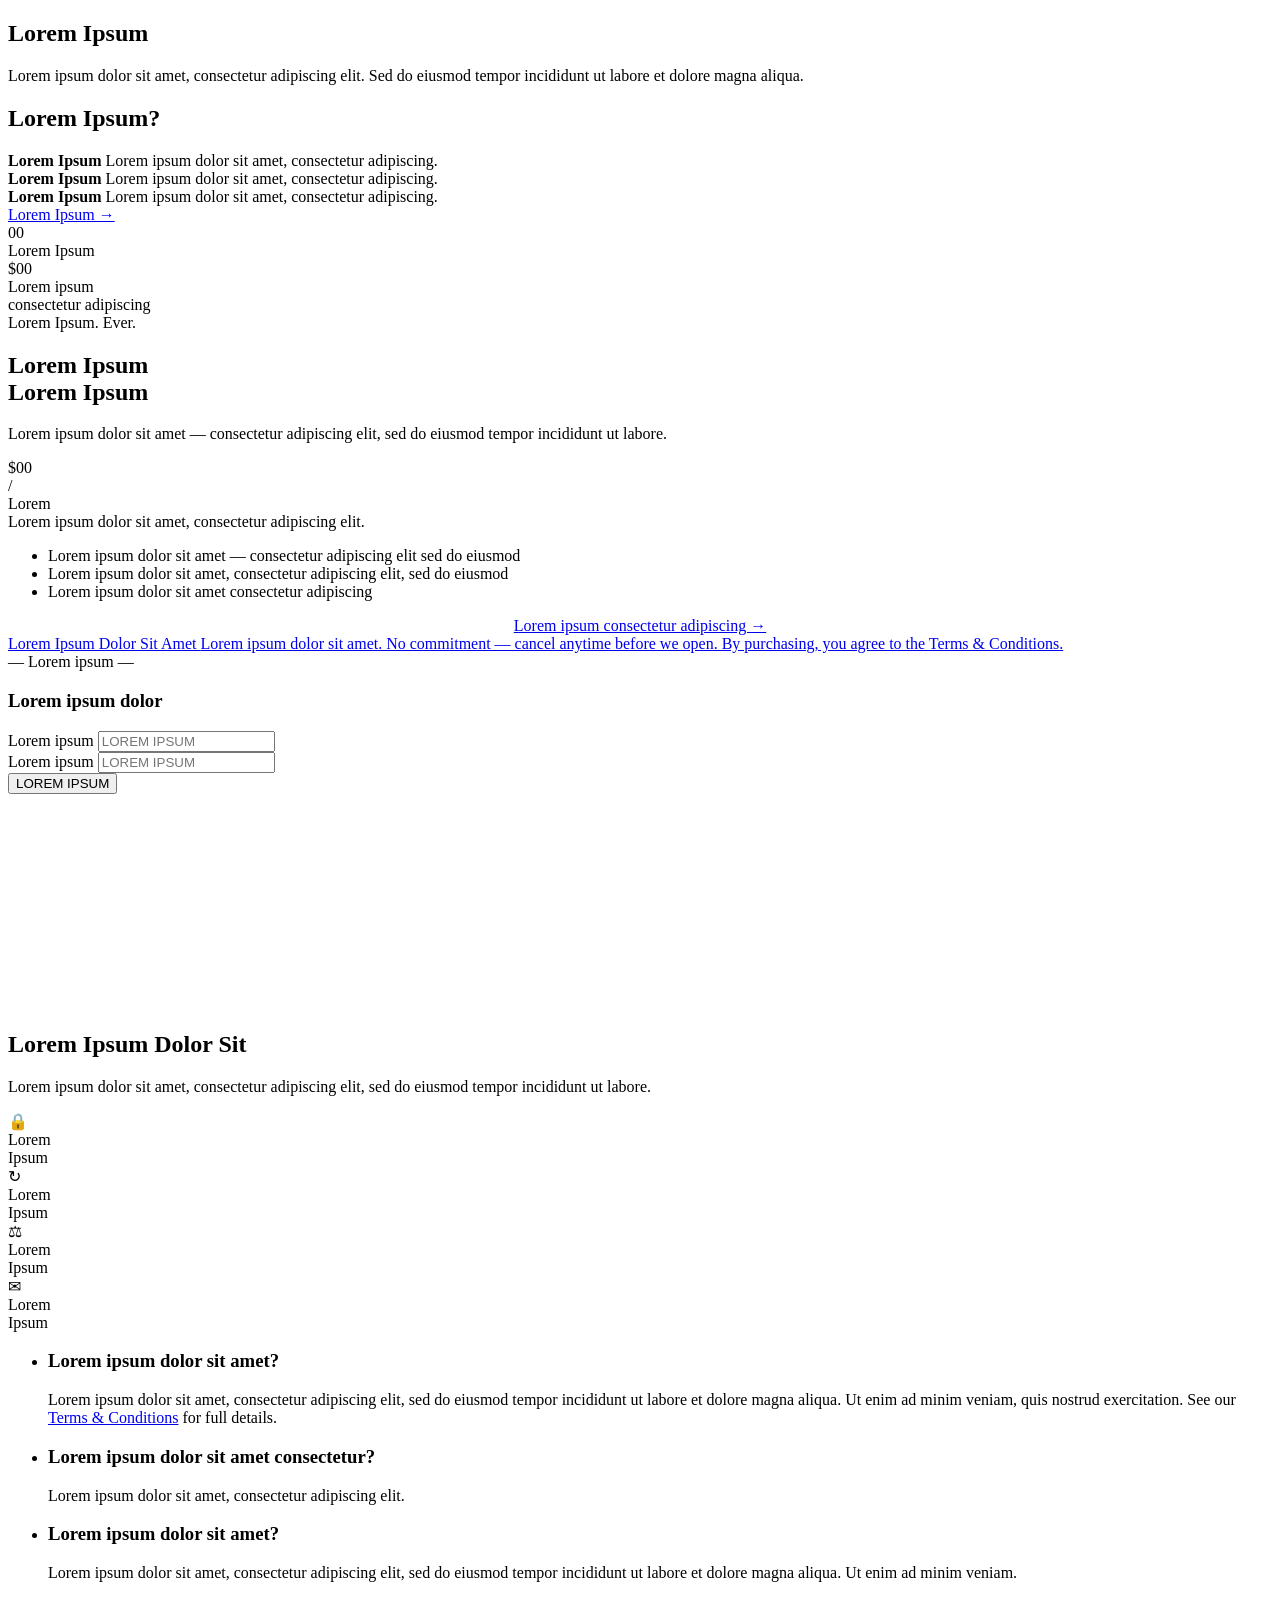
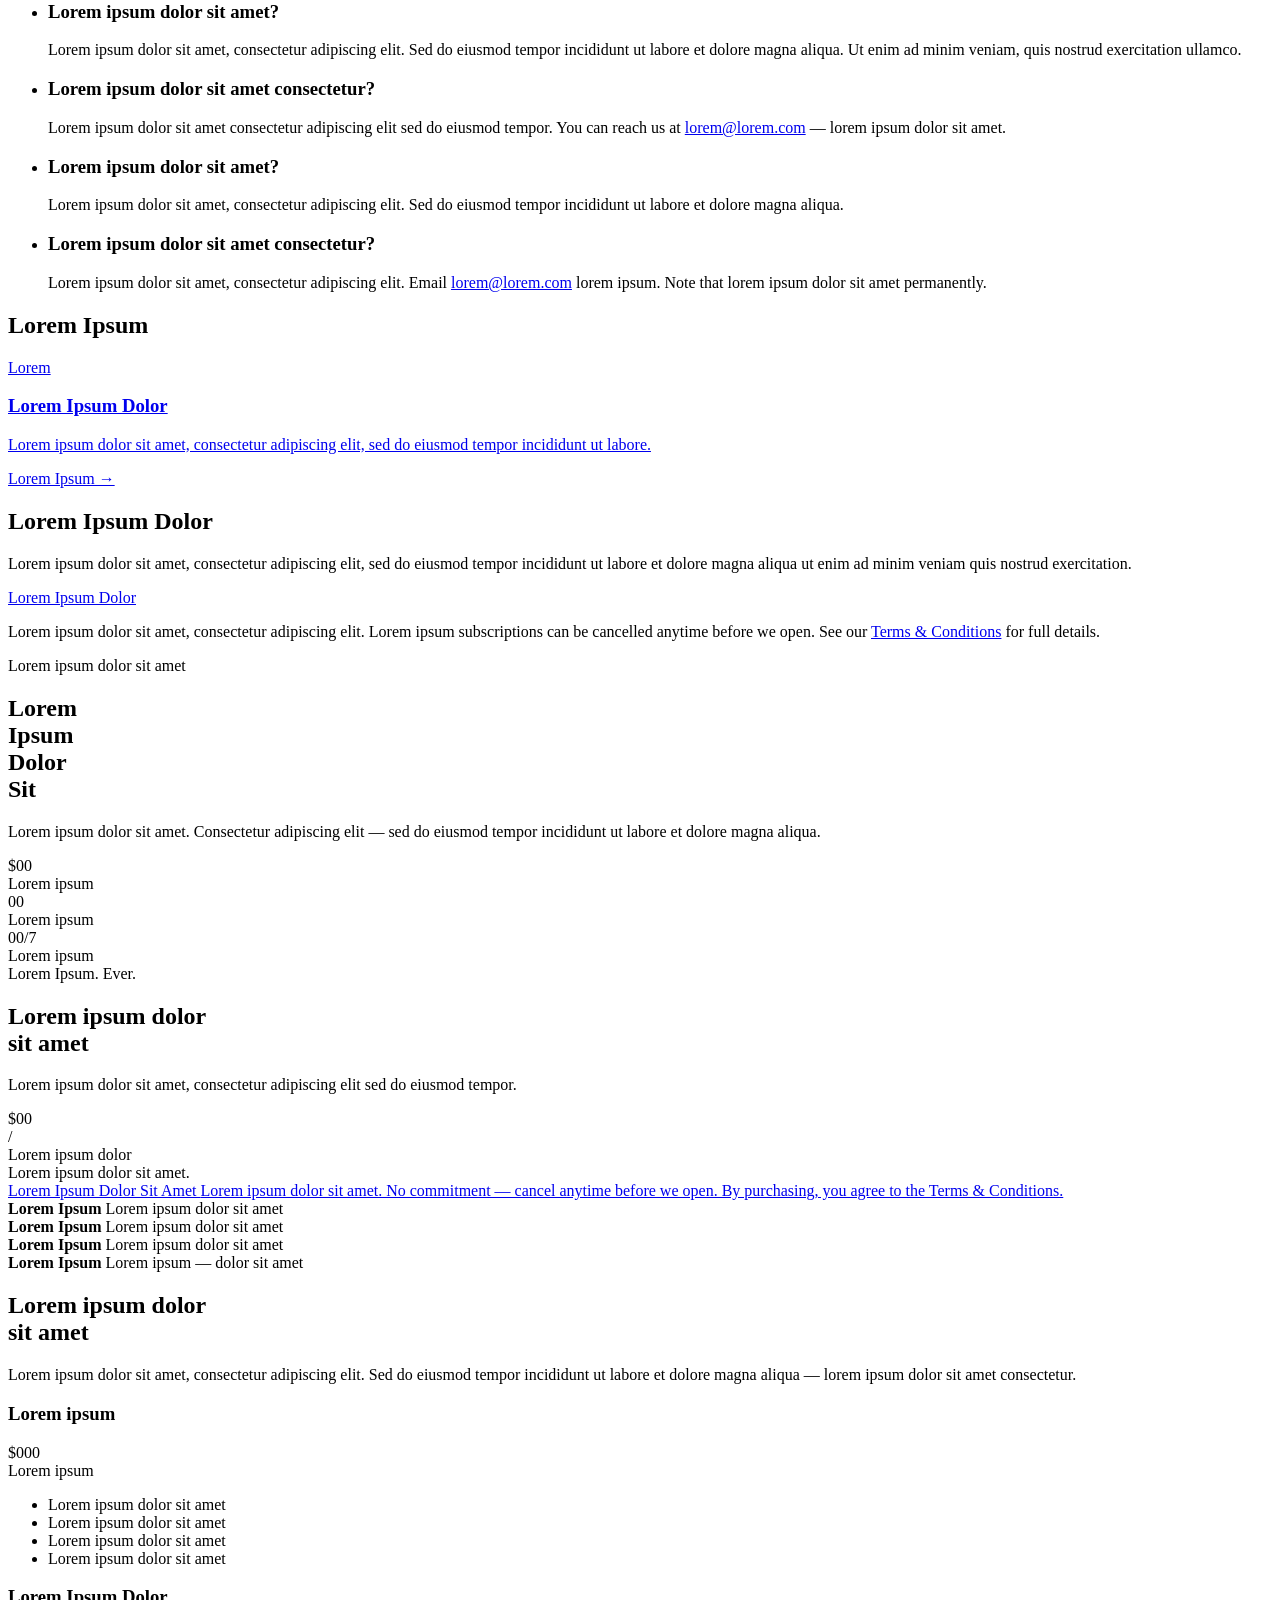
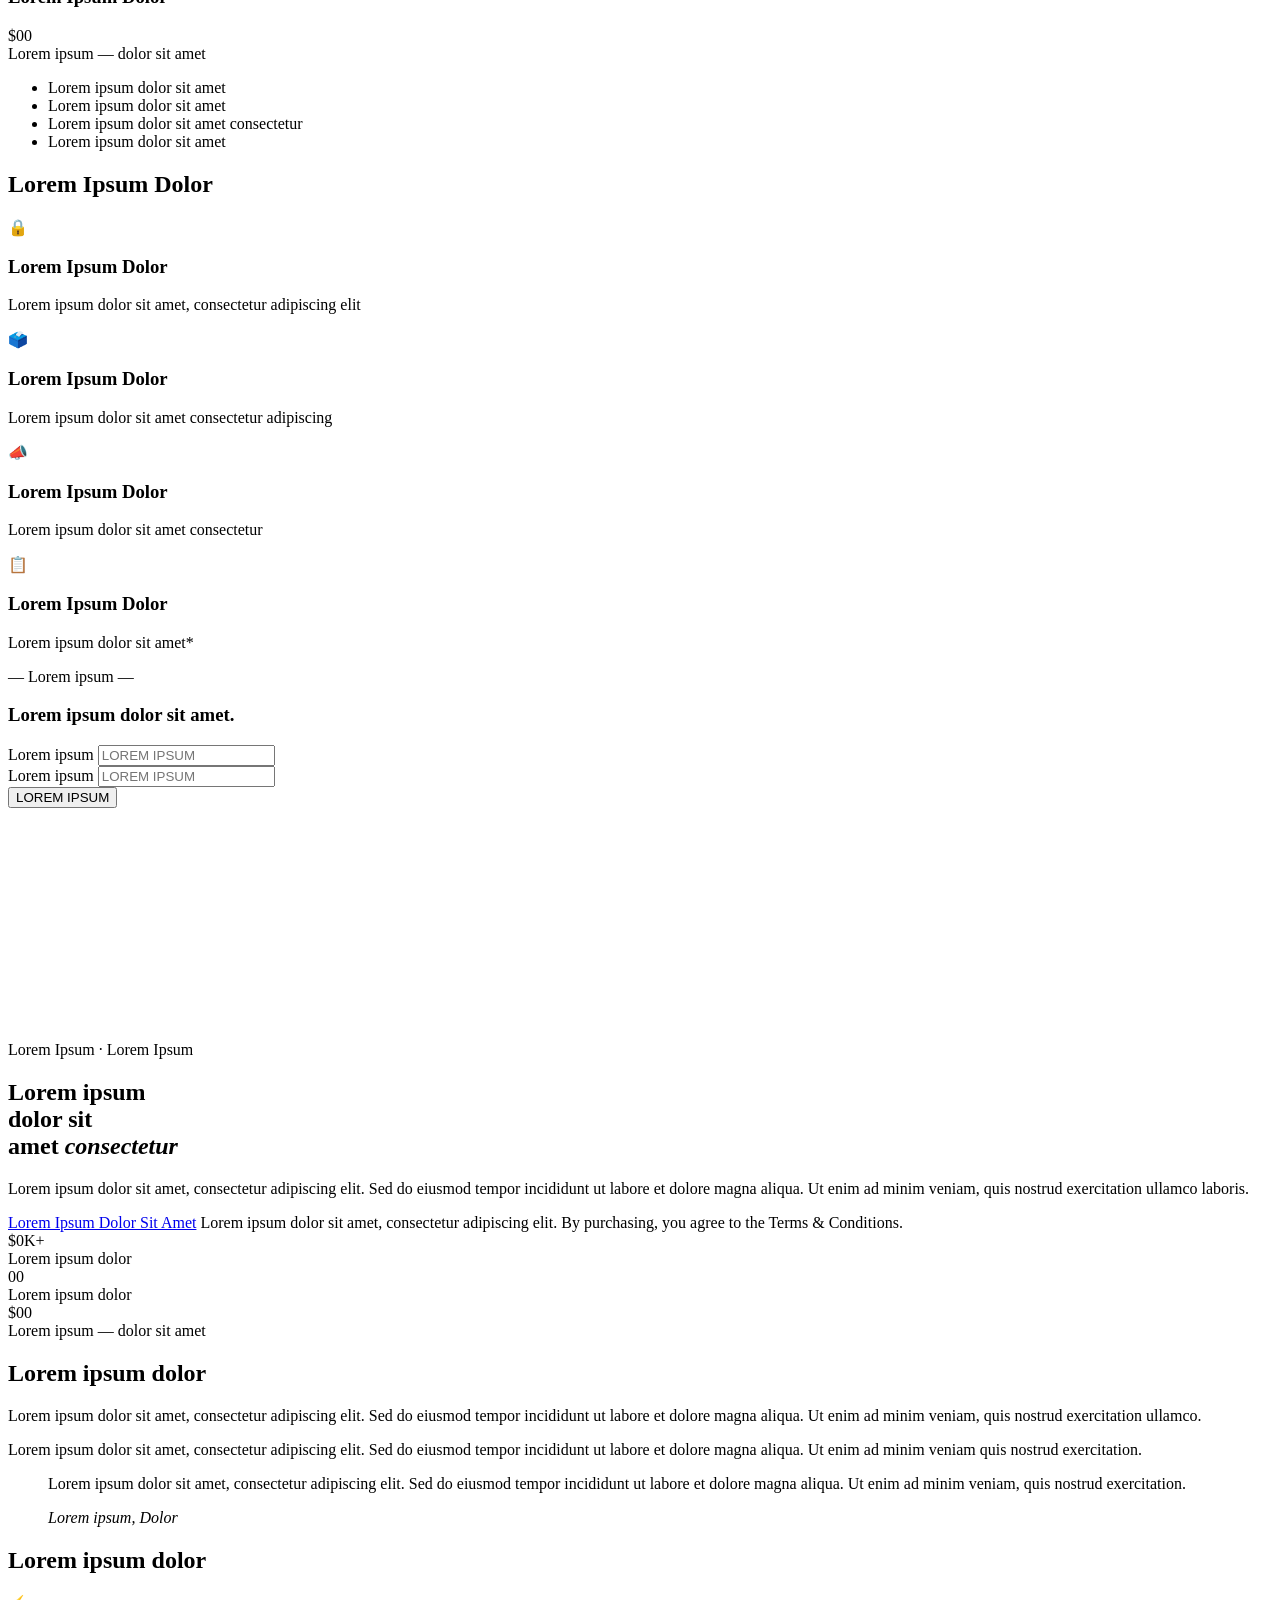
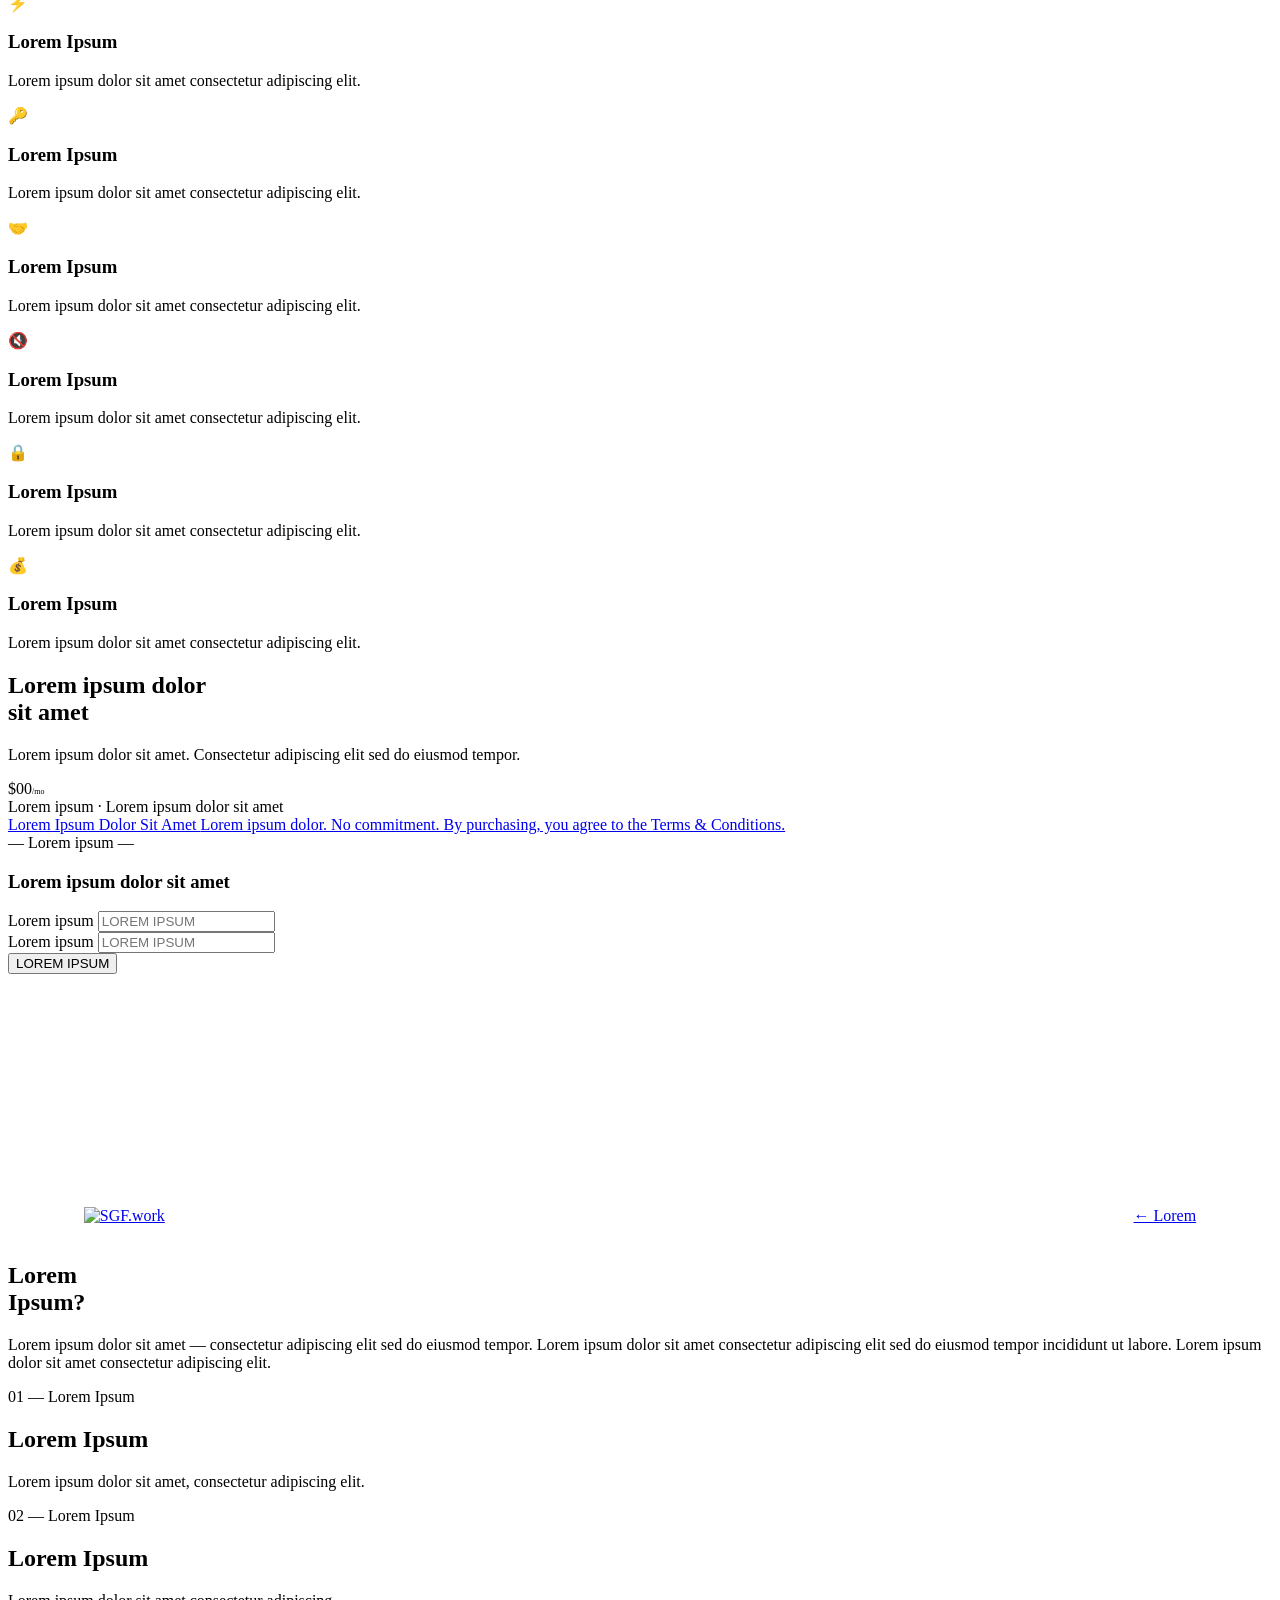
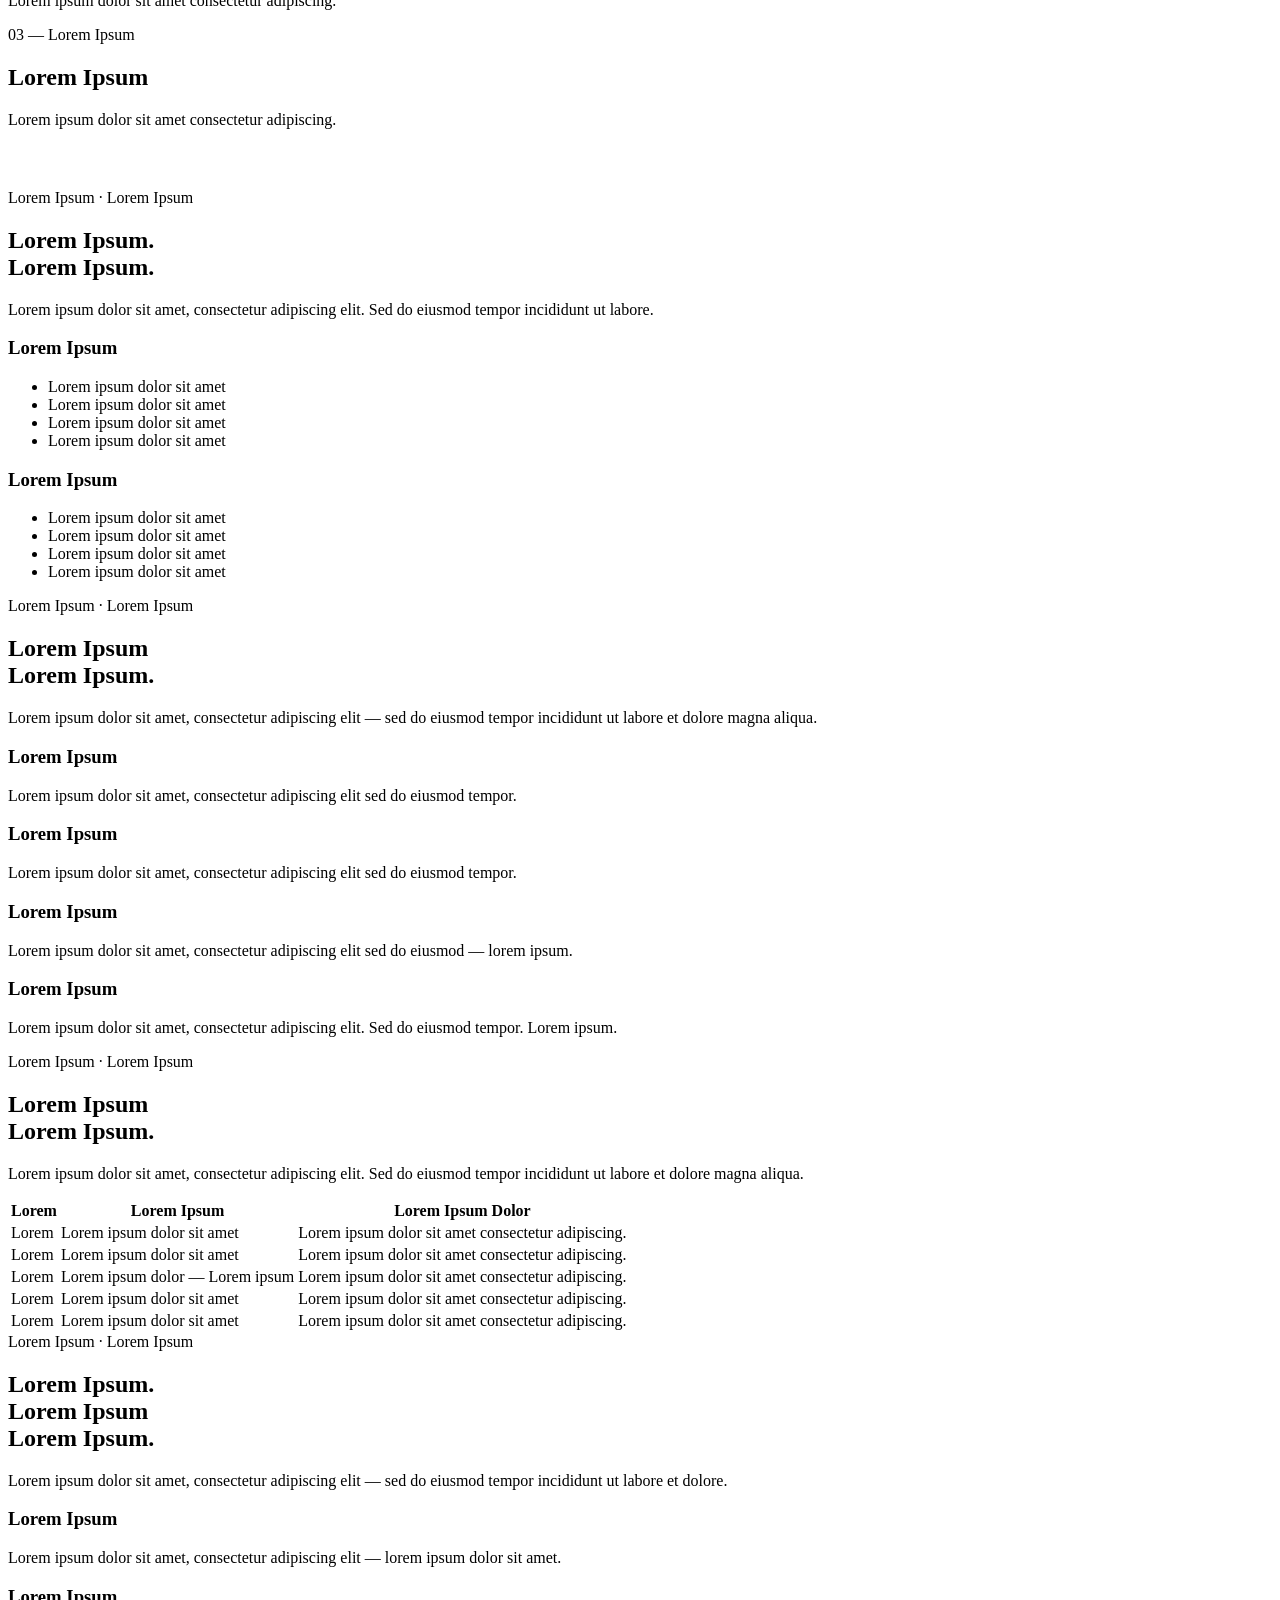
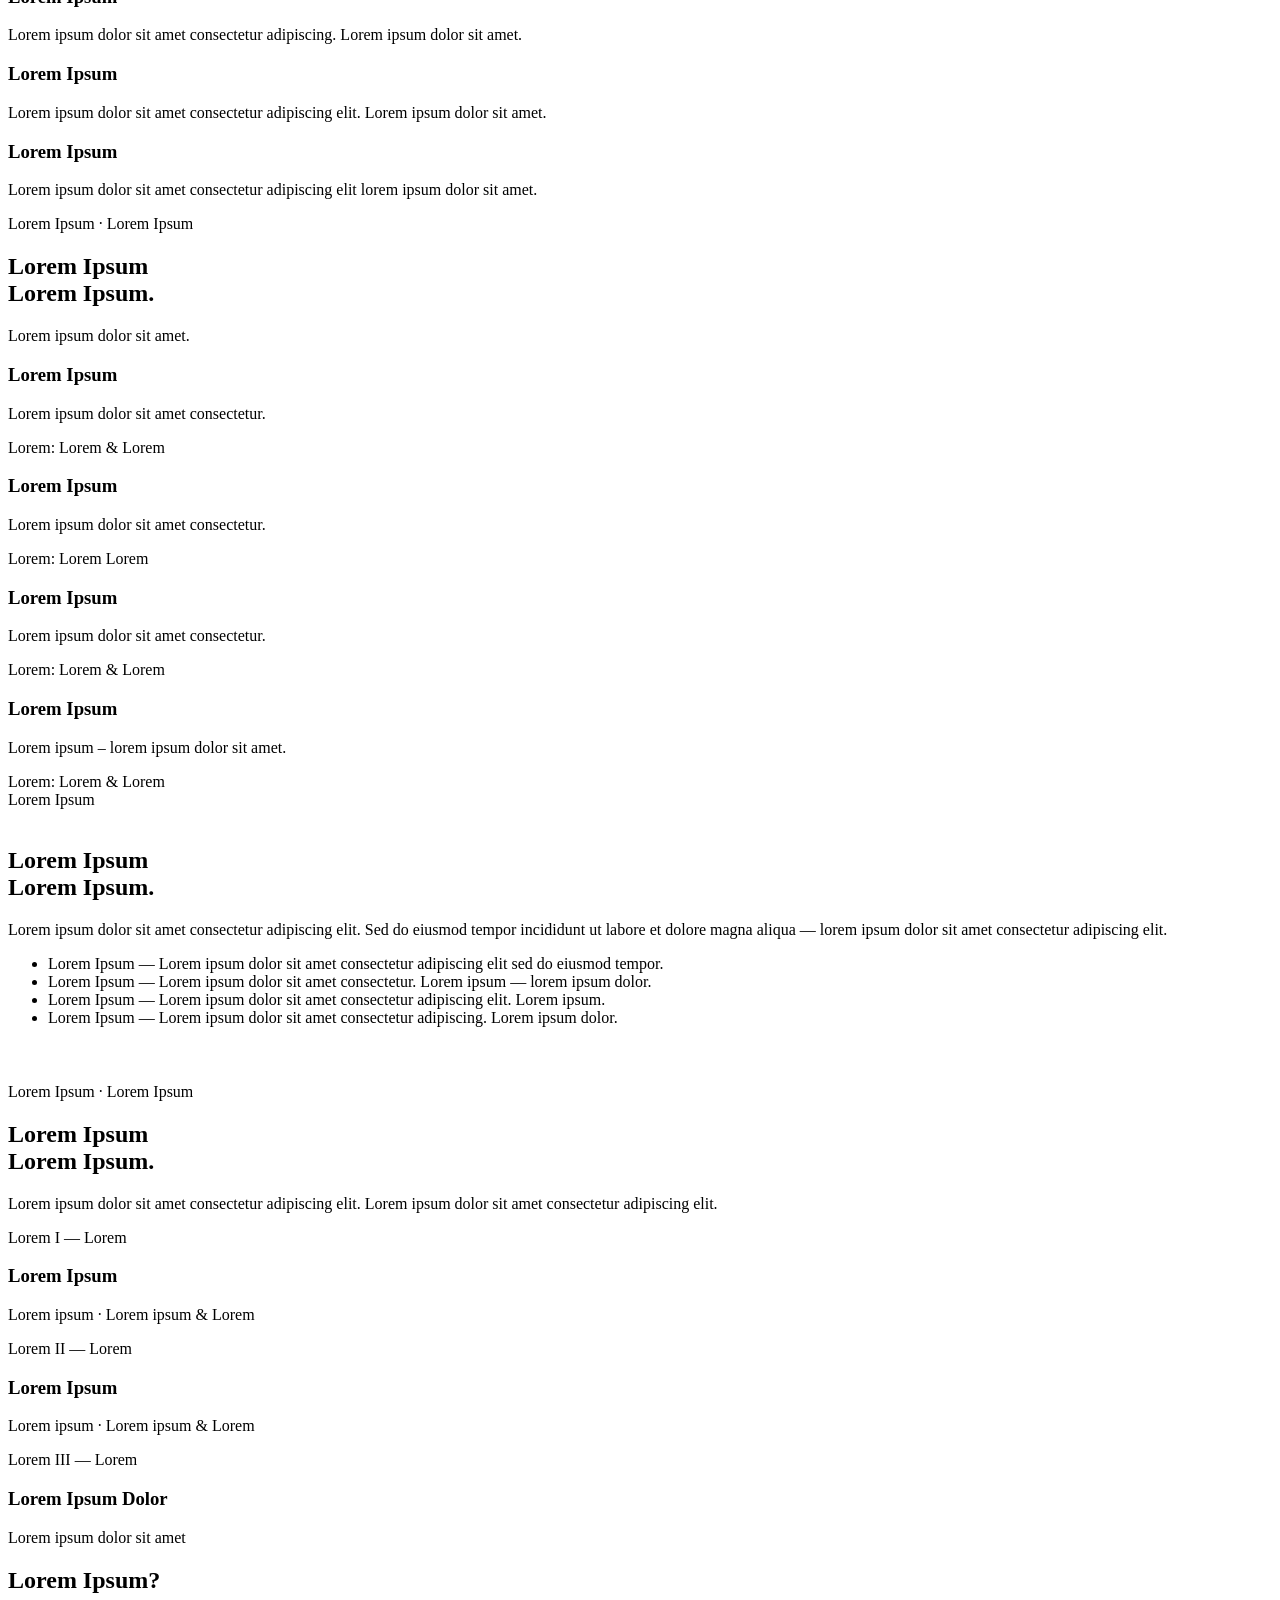
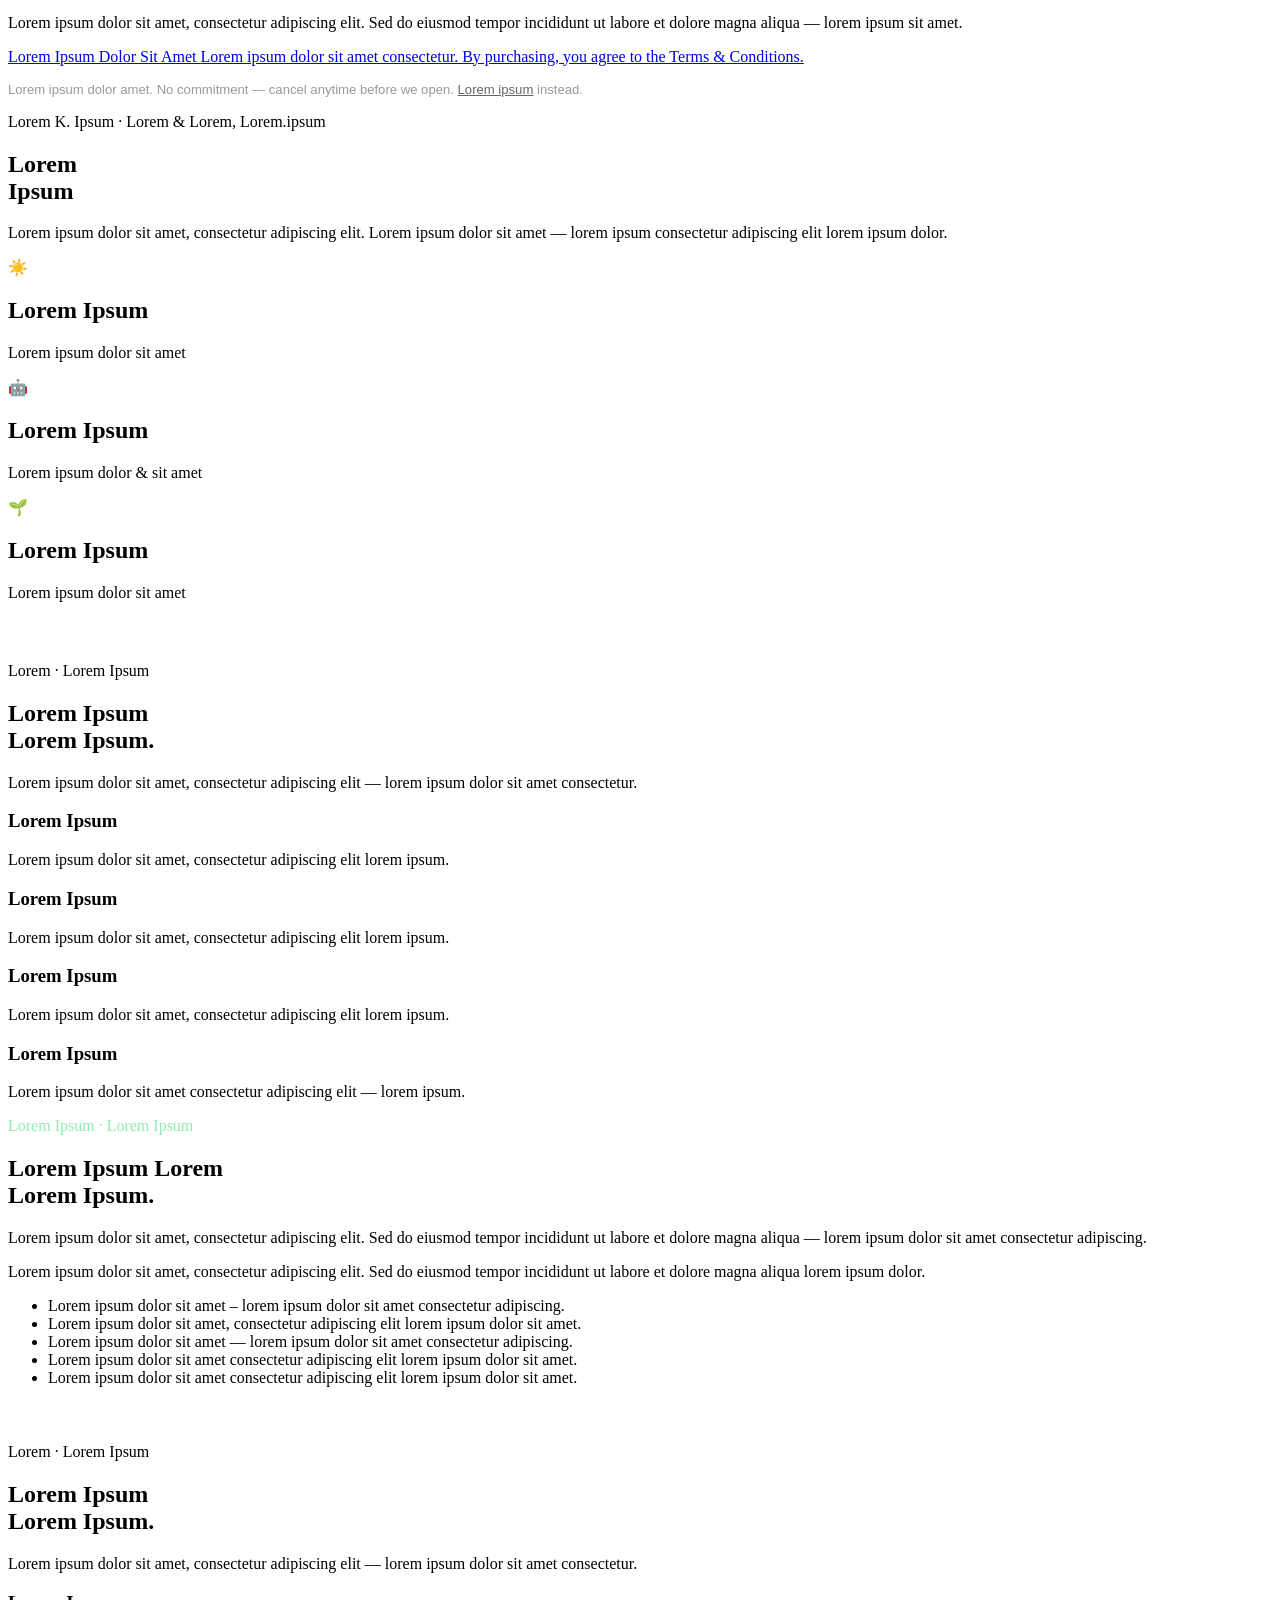
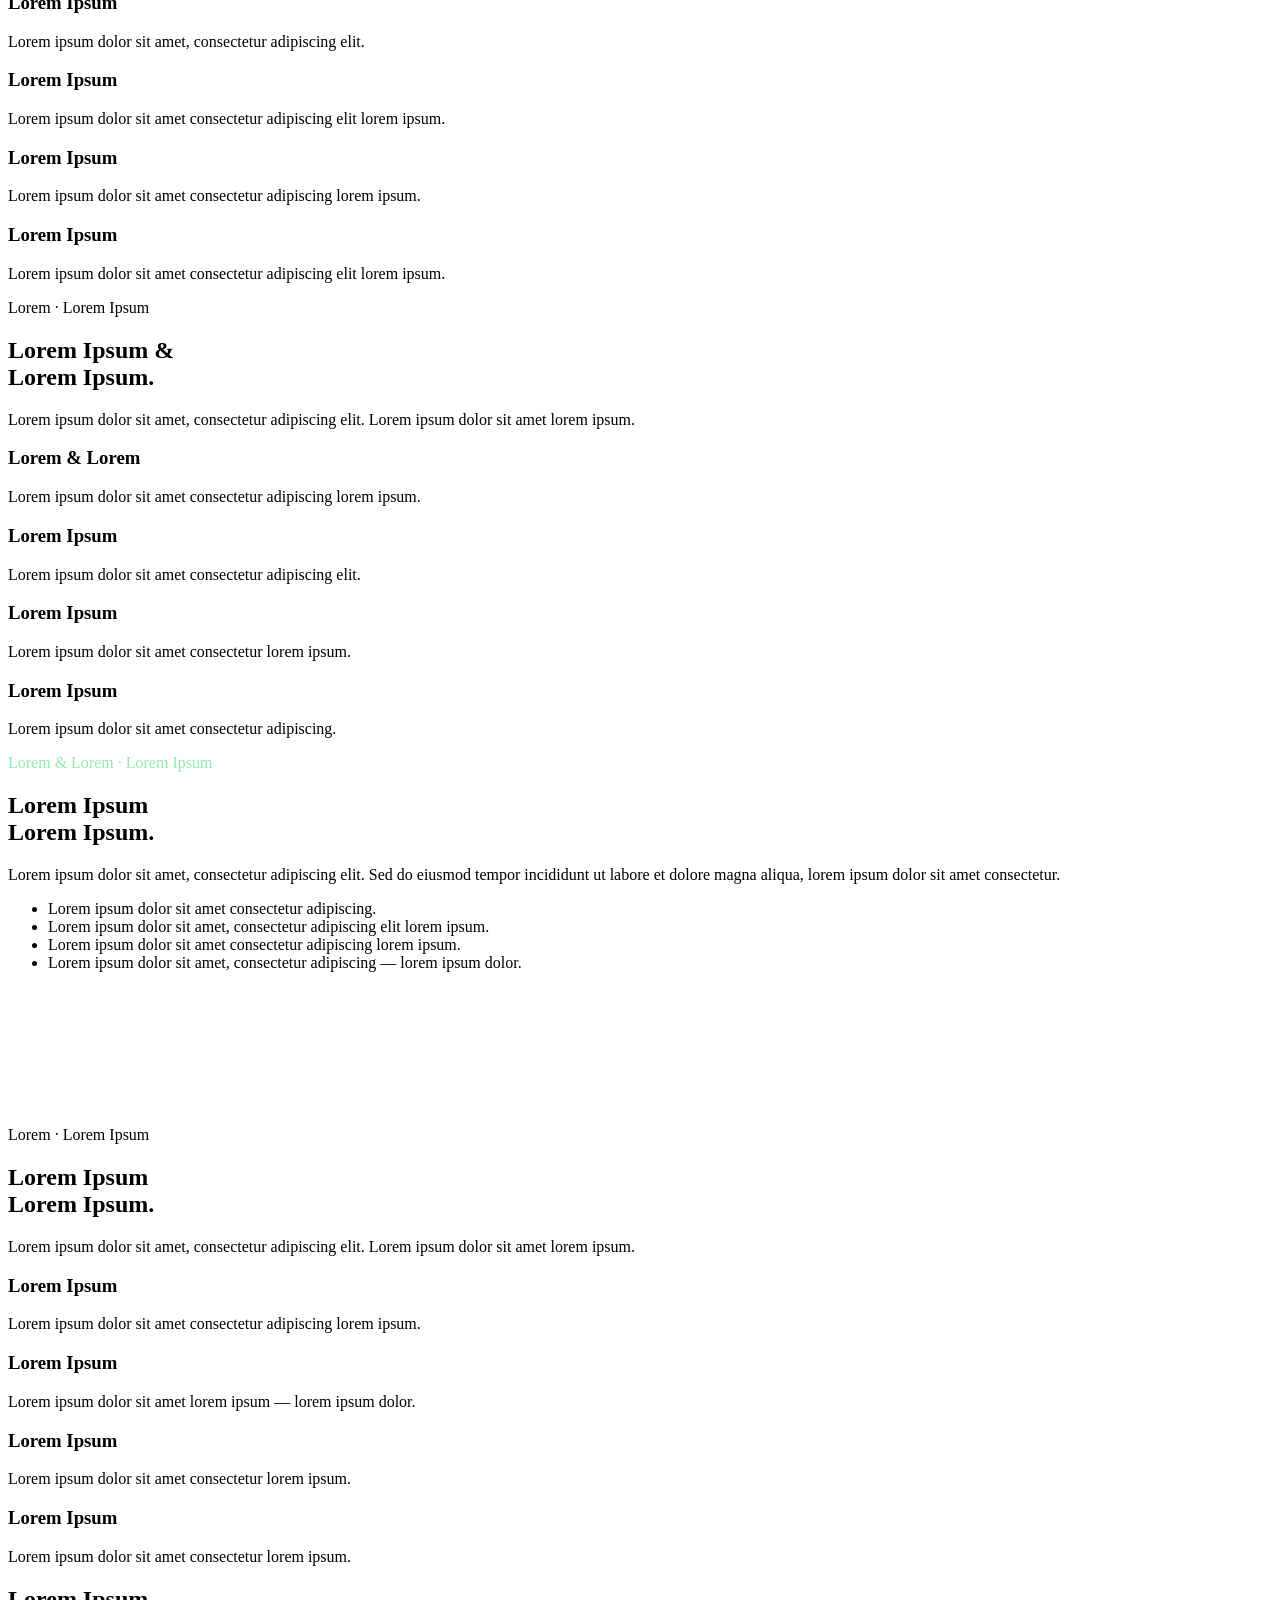
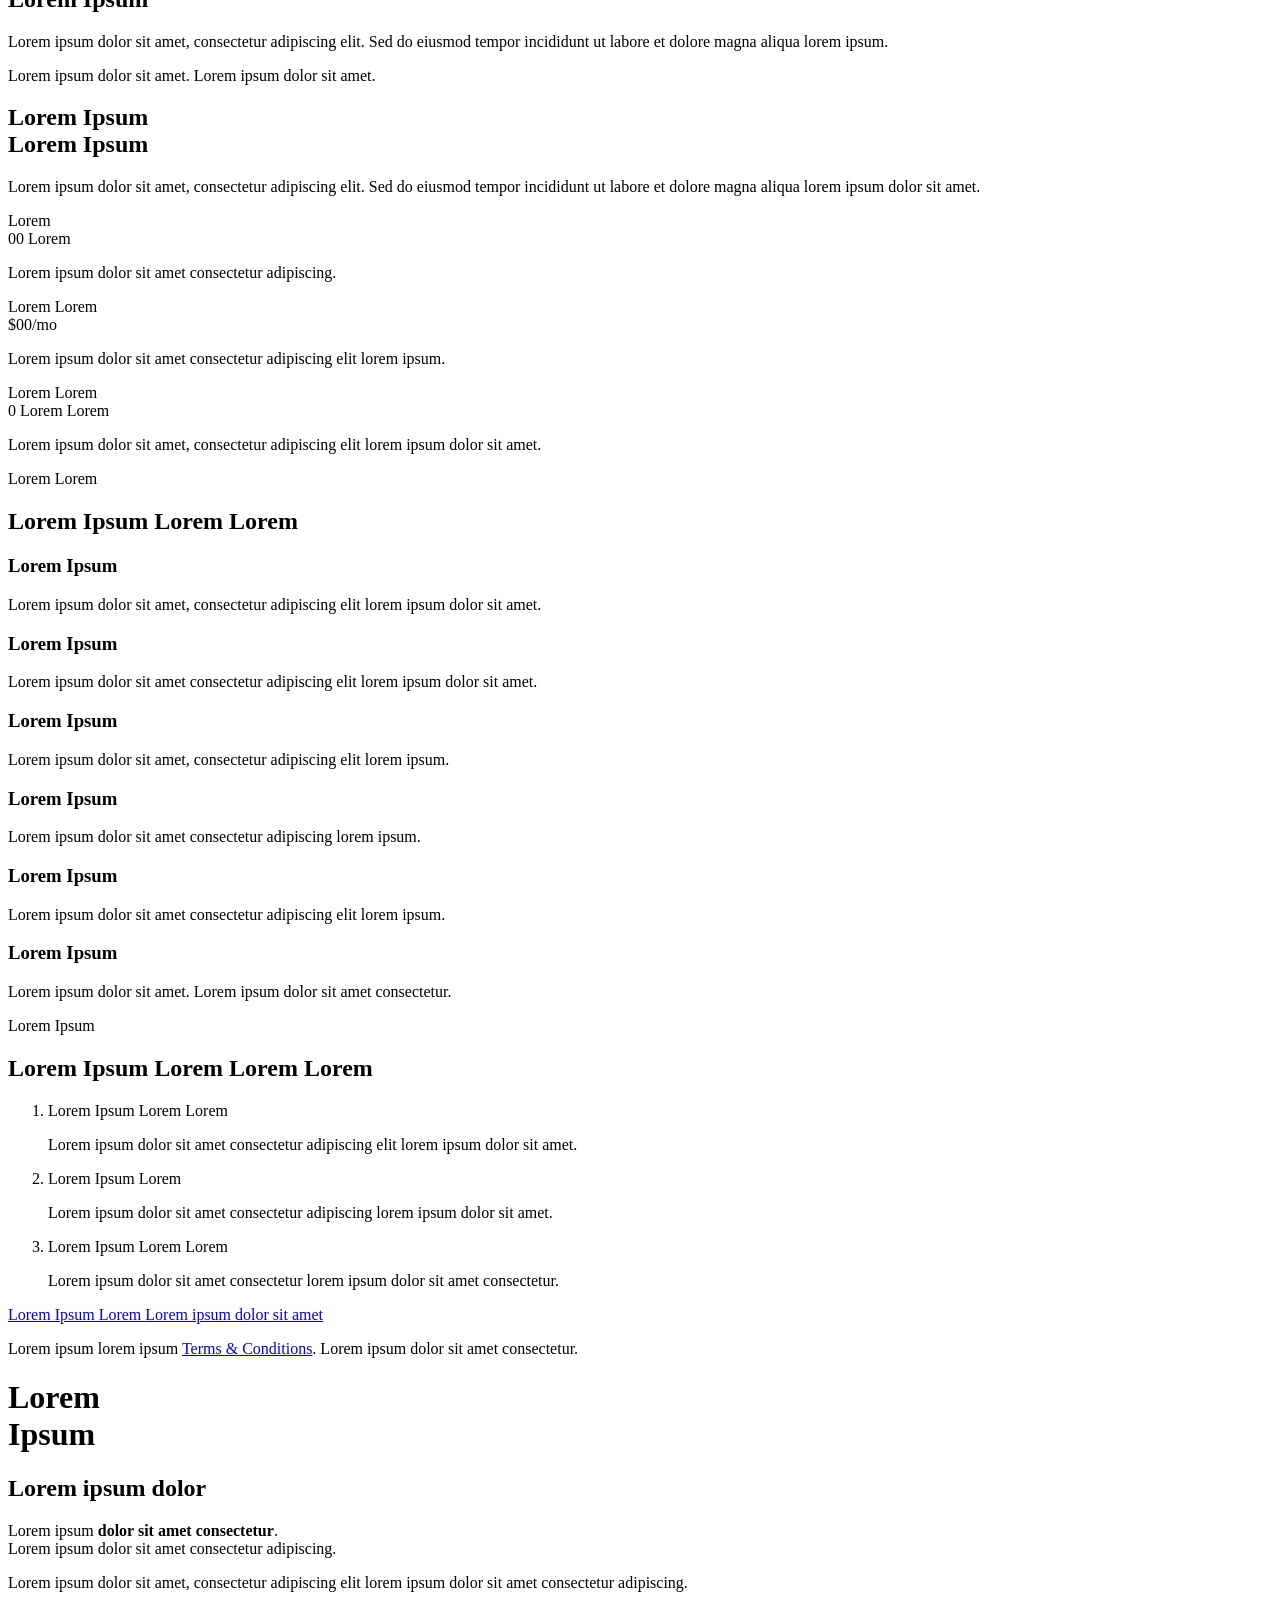
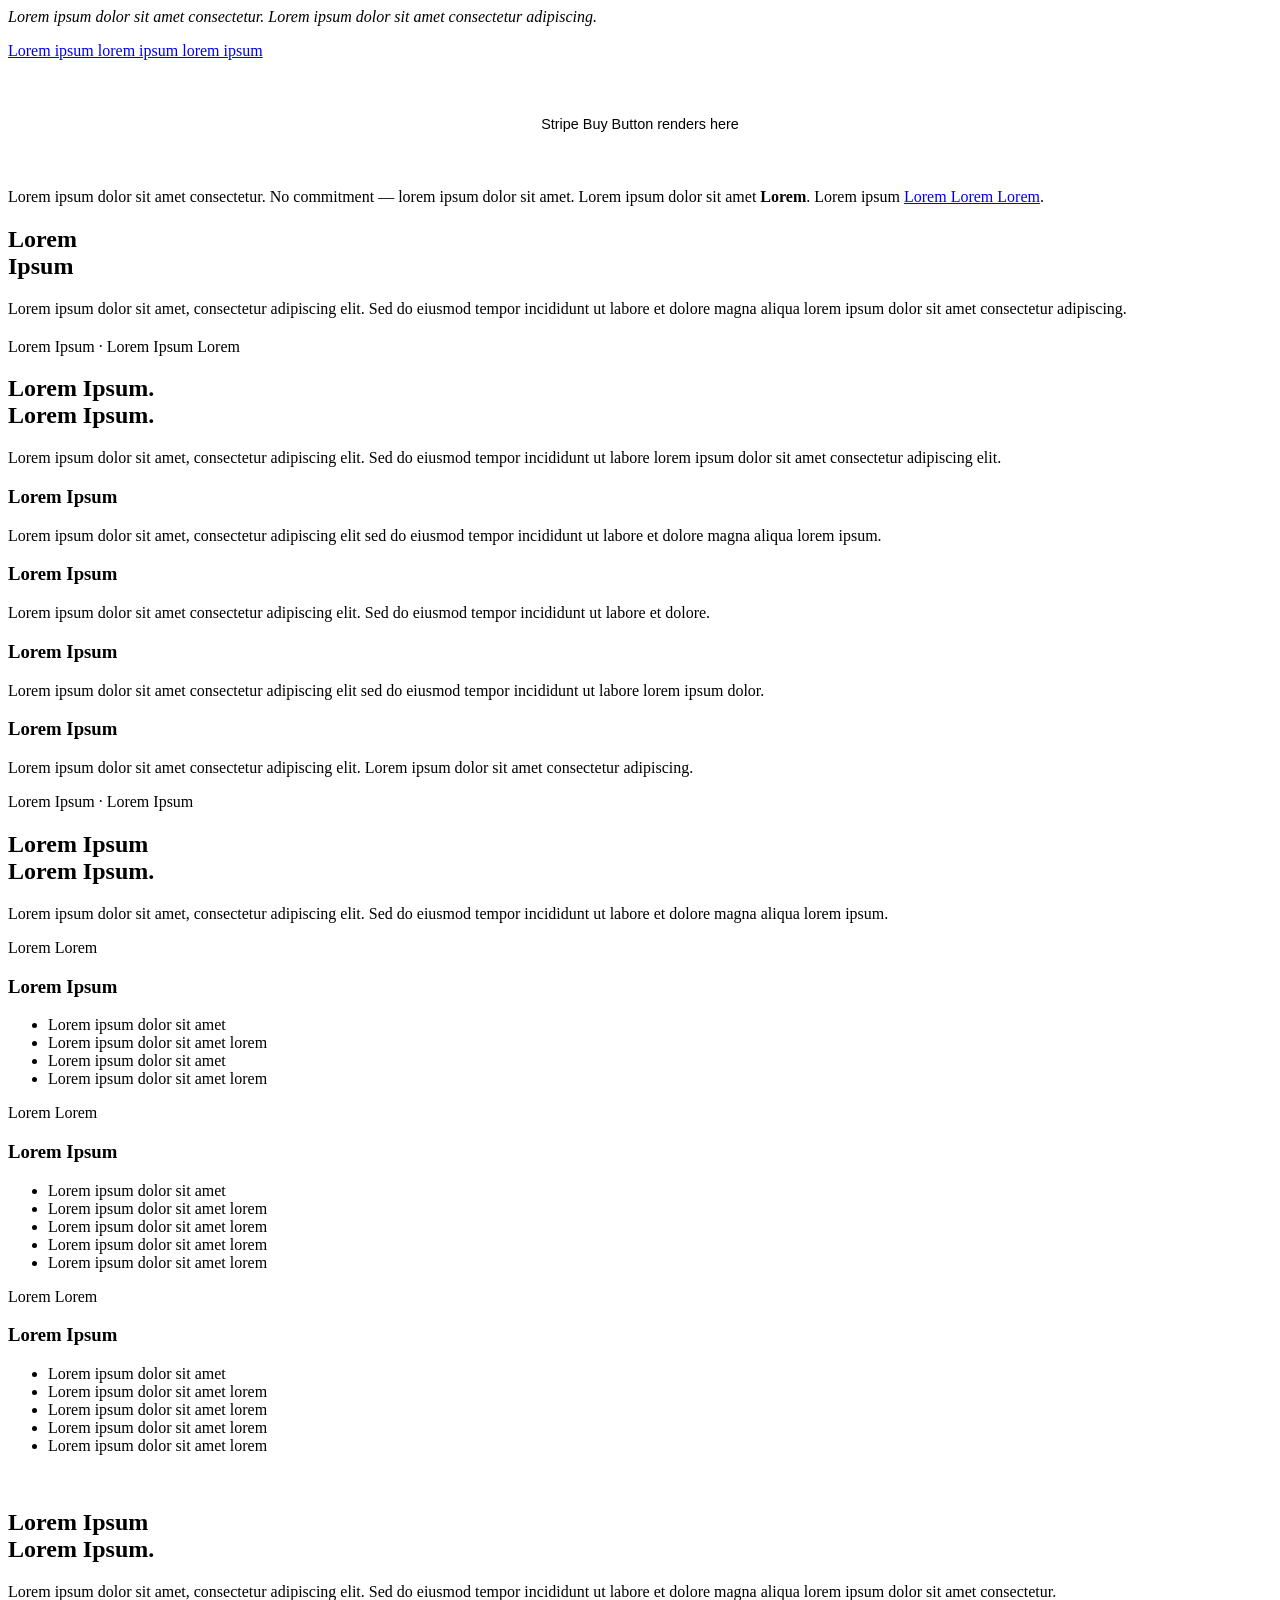
==== index.html @ 4401c129 "Create index.html" ====
<!DOCTYPE html>
<html lang="en">
<head>
    <meta charset="UTF-8">
    <meta name="viewport" content="width=device-width, initial-scale=1.0">
    <title>SGF.work | Visual Reference</title>
    <link rel="icon" type="image/png" href="/assets/images/favicon.png">
    <link rel="stylesheet" href="https://use.typekit.net/oii6upi.css?display=swap">
    <link rel="stylesheet" href="/assets/css/global.css">
    <link rel="stylesheet" href="/assets/css/animations.css">
    <link rel="stylesheet" href="/assets/css/pages.css">
    <link rel="stylesheet" href="/assets/css/mobile.css">
    <script src="/assets/js/components.js" defer></script>
    <script src="/assets/js/animations.js" defer></script>
    <style>
        .mailchimp-container { min-height: 280px; }

        /* ── Subpage nav preview ── */
        .subnav-preview {
            max-width: 100%;
            background: rgba(255,255,255,0.5);
            backdrop-filter: blur(20px);
            -webkit-backdrop-filter: blur(20px);
            border-bottom: 1px solid rgba(255,255,255,0.4);
            display: flex;
            justify-content: space-between;
            align-items: center;
            padding: 16px 6%;
        }
        .subnav-preview .logo {
            height: 28px;
            width: auto;
        }

        /* ── 404 page elements ── */
        .error-section {
            display: flex;
            flex-direction: column;
            align-items: center;
            justify-content: center;
            text-align: center;
            padding: 80px 20px 100px;
        }
        .error-code {
            font-size: clamp(5rem, 18vw, 12rem);
            line-height: 0.85;
            margin: 0 0 24px;
            letter-spacing: -0.04em;
            font-weight: 900;
            text-transform: uppercase;
            opacity: 0.08;
        }
        .error-headline {
            font-size: 1.6rem;
            text-transform: uppercase;
            letter-spacing: -0.02em;
            margin: 0 0 20px;
            line-height: 1.2;
        }
        .error-joke {
            font-family: "area", sans-serif;
            font-weight: 400;
            font-size: 1.1rem;
            color: var(--text-muted);
            line-height: 1.7;
            max-width: 480px;
            margin: 0 auto 40px;
        }
        .btn-home {
            display: inline-block;
            background: rgba(0,0,0,0.65);
            backdrop-filter: blur(10px);
            -webkit-backdrop-filter: blur(10px);
            color: #fff;
            padding: 18px 36px;
            border-radius: 14px;
            text-decoration: none;
            font-family: "area-normal", sans-serif;
            font-weight: 900;
            font-size: 0.9rem;
            letter-spacing: 0.06em;
            text-transform: uppercase;
            transition: all 0.25s ease;
            border: 1px solid rgba(255,255,255,0.1);
            box-shadow: 0 8px 32px rgba(0,0,0,0.15);
        }
        .btn-home:hover {
            background: rgba(0,0,0,0.8);
            transform: translateY(-2px);
        }

        /* ── Shortener page elements ── */
        .shortener-section {
            max-width: 720px;
            margin: 0 auto;
            padding: 60px 20px 100px;
        }
        .shortener-title {
            font-size: 2.2rem;
            text-transform: uppercase;
            letter-spacing: -0.02em;
            margin: 0 0 8px;
            line-height: 1.1;
        }
        .shortener-subtitle {
            font-family: "area", sans-serif;
            font-weight: 400;
            font-size: 1.05rem;
            color: var(--text-muted);
            margin: 0 0 40px;
        }
        .form-card {
            background: var(--glass-bg);
            backdrop-filter: var(--glass-blur);
            -webkit-backdrop-filter: var(--glass-blur);
            border: 1px solid var(--glass-border);
            border-radius: 20px;
            padding: 32px;
            box-shadow: var(--glass-shadow);
            margin-bottom: 40px;
        }
        .form-row {
            display: flex;
            gap: 12px;
            margin-bottom: 16px;
        }
        .form-row input {
            flex: 1;
            padding: 14px 18px;
            border-radius: 12px;
            border: 1px solid rgba(0,0,0,0.1);
            background: rgba(255,255,255,0.7);
            font-family: "area", sans-serif;
            font-size: 0.95rem;
            transition: border-color 0.2s;
        }
        .form-row input::placeholder { color: #999; }
        .input-custom-code { max-width: 180px; }
        .btn-shorten {
            display: inline-block;
            background: rgba(0,0,0,0.65);
            backdrop-filter: blur(10px);
            -webkit-backdrop-filter: blur(10px);
            color: #fff;
            padding: 14px 28px;
            border-radius: 12px;
            font-family: "area-normal", sans-serif;
            font-weight: 900;
            font-size: 0.85rem;
            letter-spacing: 0.06em;
            text-transform: uppercase;
            transition: all 0.25s ease;
            border: 1px solid rgba(255,255,255,0.1);
            box-shadow: 0 8px 32px rgba(0,0,0,0.15);
            cursor: pointer;
            width: 100%;
        }
        .result-box {
            margin-top: 20px;
            padding: 20px;
            background: rgba(255,255,255,0.6);
            border: 1px solid rgba(0,0,0,0.08);
            border-radius: 14px;
        }
        .result-label {
            font-family: "area-normal", sans-serif;
            font-weight: 900;
            font-size: 0.75rem;
            letter-spacing: 0.08em;
            text-transform: uppercase;
            color: var(--text-muted);
            margin-bottom: 8px;
        }
        .result-link { display: flex; align-items: center; gap: 12px; }
        .result-link a { font-family: "area", sans-serif; font-size: 1.1rem; color: var(--text-main); word-break: break-all; }
        .btn-copy {
            flex-shrink: 0;
            padding: 8px 16px;
            border-radius: 8px;
            border: 1px solid rgba(0,0,0,0.12);
            background: rgba(255,255,255,0.7);
            font-family: "area-normal", sans-serif;
            font-weight: 700;
            font-size: 0.75rem;
            letter-spacing: 0.04em;
            text-transform: uppercase;
            cursor: pointer;
        }
        .error-msg {
            margin-top: 12px;
            padding: 12px 16px;
            background: rgba(220,50,50,0.08);
            border: 1px solid rgba(220,50,50,0.2);
            border-radius: 10px;
            color: #b33;
            font-family: "area", sans-serif;
            font-size: 0.9rem;
        }
        .links-header {
            font-family: "area-normal", sans-serif;
            font-weight: 900;
            font-size: 0.8rem;
            letter-spacing: 0.08em;
            text-transform: uppercase;
            color: var(--text-muted);
            margin: 0 0 16px;
        }
        .links-list { display: flex; flex-direction: column; gap: 12px; }
        .link-item {
            background: var(--glass-bg);
            backdrop-filter: var(--glass-blur);
            -webkit-backdrop-filter: var(--glass-blur);
            border: 1px solid var(--glass-border);
            border-radius: 14px;
            padding: 18px 22px;
            display: flex;
            justify-content: space-between;
            align-items: center;
            gap: 16px;
        }
        .link-info { flex: 1; min-width: 0; }
        .link-short { font-family: "area-normal", sans-serif; font-weight: 700; font-size: 1rem; color: var(--text-main); word-break: break-all; }
        .link-dest { font-family: "area", sans-serif; font-size: 0.85rem; color: var(--text-muted); word-break: break-all; margin-top: 4px; }
        .link-date { font-family: "area", sans-serif; font-size: 0.75rem; color: #aaa; margin-top: 4px; }
        .link-actions { display: flex; gap: 8px; flex-shrink: 0; }
        .btn-delete {
            padding: 8px 14px;
            border-radius: 8px;
            border: 1px solid rgba(220,50,50,0.2);
            background: rgba(220,50,50,0.06);
            color: #b33;
            font-family: "area-normal", sans-serif;
            font-weight: 700;
            font-size: 0.72rem;
            letter-spacing: 0.04em;
            text-transform: uppercase;
            cursor: pointer;
        }
        .empty-state { font-family: "area", sans-serif; font-size: 0.95rem; color: var(--text-muted); text-align: center; padding: 40px 20px; }

        /* ── New Tab preview ── */
        .newtab-preview {
            background: #f0f2f5;
            background-image:
                radial-gradient(circle at 15% 50%, rgba(255,255,255,0.8) 0%, transparent 50%),
                radial-gradient(circle at 85% 30%, rgba(200,200,200,0.2) 0%, transparent 50%);
            padding: 48px 10%;
            display: flex;
            flex-direction: column;
            gap: 40px;
            align-items: center;
        }
        .newtab-header-row {
            display: flex;
            justify-content: space-between;
            align-items: center;
            width: 100%;
            max-width: 900px;
        }
        .newtab-brand img { height: 45px; width: auto; display: block; }
        .wifi-card {
            background: rgba(255,255,255,0.45);
            backdrop-filter: blur(16px);
            -webkit-backdrop-filter: blur(16px);
            border: 1px solid rgba(255,255,255,0.5);
            padding: 12px 20px;
            border-radius: 12px;
            font-size: 0.85rem;
            display: flex;
            align-items: center;
            gap: 12px;
            box-shadow: 0 8px 32px rgba(0,0,0,0.06);
            color: #666;
            font-family: "area", sans-serif;
        }
        .wifi-icon { display: flex; align-items: center; color: #000; }
        .wifi-details { display: flex; flex-direction: column; gap: 2px; }
        .wifi-details strong { color: #1a1a1a; font-family: "area-normal", sans-serif; font-weight: 900; letter-spacing: 0.02em; }
        .newtab-clock {
            text-align: center;
            font-family: "area-normal", sans-serif;
            font-weight: 900;
            font-size: clamp(6rem, 15vw, 10rem);
            line-height: 1;
            letter-spacing: -0.04em;
            color: #000;
            text-shadow: 0 10px 30px rgba(0,0,0,0.05);
        }
        .newtab-date {
            font-size: clamp(1.2rem, 3vw, 1.5rem);
            color: #666;
            font-family: "area", sans-serif;
            font-weight: 400;
            text-transform: uppercase;
            letter-spacing: 0.1em;
            margin-top: 0.5rem;
            text-align: center;
        }
        .quick-links { display: flex; gap: 1.5rem; flex-wrap: wrap; justify-content: center; }
        .quick-link {
            background: rgba(255,255,255,0.45);
            backdrop-filter: blur(16px);
            -webkit-backdrop-filter: blur(16px);
            border: 1px solid rgba(255,255,255,0.5);
            padding: 1rem 1.5rem;
            border-radius: 16px;
            text-decoration: none;
            color: #1a1a1a;
            font-family: "area-normal", sans-serif;
            font-weight: 900;
            font-size: 0.85rem;
            text-transform: uppercase;
            letter-spacing: 0.05em;
            transition: all 0.3s cubic-bezier(0.16,1,0.3,1);
            box-shadow: 0 8px 32px rgba(0,0,0,0.06);
            display: flex;
            align-items: center;
            gap: 10px;
        }
        .quick-link svg { width: 18px; height: 18px; opacity: 0.8; }
    </style>
</head>
<body>

<!-- ═══════════════════════ NAVIGATION ═══════════════════════ -->
<div id="site-header" data-variant="home" data-back-text="Home"></div>

<main id="main-content">

<!-- ═══════════════════════ HOMEPAGE ═══════════════════════ -->

<section class="hero">
    <h1>Lorem Ipsum</h1>
    <p class="tagline">
        Lorem ipsum dolor sit amet, consectetur adipiscing elit.
        Sed do eiusmod tempor incididunt ut labore et dolore magna aliqua.
    </p>
</section>

<section class="why-highlights">
    <div class="why-highlights-inner">
        <h2>Lorem Ipsum?</h2>
        <div class="why-points">
            <div class="why-point">
                <strong>Lorem Ipsum</strong>
                <span>Lorem ipsum dolor sit amet, consectetur adipiscing.</span>
            </div>
            <div class="why-point">
                <strong>Lorem Ipsum</strong>
                <span>Lorem ipsum dolor sit amet, consectetur adipiscing.</span>
            </div>
            <div class="why-point">
                <strong>Lorem Ipsum</strong>
                <span>Lorem ipsum dolor sit amet, consectetur adipiscing.</span>
            </div>
        </div>
        <a href="/why.html" class="btn-why">Lorem Ipsum &rarr;</a>
    </div>
</section>

<div class="stats-row">
    <div class="stat">
        <div class="stat-number">00</div>
        <div class="stat-label">Lorem Ipsum</div>
    </div>
    <div class="stat-divider" aria-hidden="true"></div>
    <div class="stat">
        <div class="stat-number">$00</div>
        <div class="stat-label">Lorem ipsum<br>consectetur adipiscing</div>
    </div>
</div>

<section class="offer-section">
    <div class="offer-card">
        <div class="spots-badge">Lorem Ipsum. Ever.</div>
        <h2>Lorem Ipsum<br>Lorem Ipsum</h2>
        <p>Lorem ipsum dolor sit amet &mdash; consectetur adipiscing elit, sed do eiusmod tempor incididunt ut labore.</p>
        <div class="price-row">
            <div class="price-now">$00</div>
            <div class="price-arrow">/</div>
            <div class="price-worth">Lorem</div>
        </div>
        <div class="price-note">Lorem ipsum dolor sit amet, consectetur adipiscing elit.</div>
        <ul class="perks">
            <li>Lorem ipsum dolor sit amet &mdash; consectetur adipiscing elit sed do eiusmod</li>
            <li>Lorem ipsum dolor sit amet, consectetur adipiscing elit, sed do eiusmod</li>
            <li>Lorem ipsum dolor sit amet consectetur adipiscing</li>
        </ul>
        <p style="margin: 16px 0 0; text-align: center;">
            <a href="/founding-benefits.html" class="back-link">Lorem ipsum consectetur adipiscing &rarr;</a>
        </p>
        <a href="https://pay.sgfcowork.com/b/8x2cN68GY6Ux6I233q5J601" class="btn-founding">
            Lorem Ipsum Dolor Sit Amet
            <span>Lorem ipsum dolor sit amet. No commitment &mdash; cancel anytime before we open. By purchasing, you agree to the Terms &amp; Conditions.</span>
        </a>
    </div>
</section>

<div class="or-divider">— Lorem ipsum —</div>

<section class="signup-section" aria-labelledby="waitlist-heading">
    <h3 id="waitlist-heading">Lorem ipsum dolor</h3>
    <div class="mailchimp-container">
        <div id="mc_embed_signup">
            <form action="https://sgfcowork.us8.list-manage.com/subscribe/post?u=ea42f4285acf9d19dff3bf6b1&id=4be0b7bc36&f_id=00a457e1f0" method="post" class="validate" target="_self" novalidate="" aria-label="Join the waitlist">
                <div class="mc-field-group">
                    <label for="mce-FNAME">Lorem ipsum</label>
                    <input type="text" name="FNAME" class="required text" id="mce-FNAME" required value="" placeholder="LOREM IPSUM" autocomplete="given-name">
                </div>
                <div class="mc-field-group">
                    <label for="mce-EMAIL">Lorem ipsum</label>
                    <input type="email" name="EMAIL" class="required email" id="mce-EMAIL" required value="" placeholder="LOREM IPSUM" autocomplete="email">
                </div>
                <div class="clear">
                    <input type="submit" name="subscribe" id="mc-embedded-subscribe" class="button" value="LOREM IPSUM">
                </div>
            </form>
        </div>
    </div>
</section>

<section class="trust-section" aria-labelledby="trust-heading">
    <h2 id="trust-heading">Lorem Ipsum Dolor Sit</h2>
    <p class="trust-subtitle">Lorem ipsum dolor sit amet, consectetur adipiscing elit, sed do eiusmod tempor incididunt ut labore.</p>
    <div class="trust-badges">
        <div class="trust-badge">
            <div class="badge-icon" aria-hidden="true">&#128274;</div>
            <div class="badge-label">Lorem<br>Ipsum</div>
        </div>
        <div class="trust-badge">
            <div class="badge-icon" aria-hidden="true">&#8635;</div>
            <div class="badge-label">Lorem<br>Ipsum</div>
        </div>
        <div class="trust-badge">
            <div class="badge-icon" aria-hidden="true">&#9878;</div>
            <div class="badge-label">Lorem<br>Ipsum</div>
        </div>
        <div class="trust-badge">
            <div class="badge-icon" aria-hidden="true">&#9993;</div>
            <div class="badge-label">Lorem<br>Ipsum</div>
        </div>
    </div>
    <ul class="faq-list">
        <li class="faq-item">
            <h3 class="faq-question" role="button" tabindex="0" aria-expanded="false">Lorem ipsum dolor sit amet?</h3>
            <p class="faq-answer">Lorem ipsum dolor sit amet, consectetur adipiscing elit, sed do eiusmod tempor incididunt ut labore et dolore magna aliqua. Ut enim ad minim veniam, quis nostrud exercitation. See our <a href="/terms.html">Terms &amp; Conditions</a> for full details.</p>
        </li>
        <li class="faq-item">
            <h3 class="faq-question" role="button" tabindex="0" aria-expanded="false">Lorem ipsum dolor sit amet consectetur?</h3>
            <p class="faq-answer">Lorem ipsum dolor sit amet, consectetur adipiscing elit.</p>
        </li>
        <li class="faq-item">
            <h3 class="faq-question" role="button" tabindex="0" aria-expanded="false">Lorem ipsum dolor sit amet?</h3>
            <p class="faq-answer">Lorem ipsum dolor sit amet, consectetur adipiscing elit, sed do eiusmod tempor incididunt ut labore et dolore magna aliqua. Ut enim ad minim veniam.</p>
        </li>
        <li class="faq-item">
            <h3 class="faq-question" role="button" tabindex="0" aria-expanded="false">Lorem ipsum dolor sit amet?</h3>
            <p class="faq-answer">Lorem ipsum dolor sit amet, consectetur adipiscing elit. Sed do eiusmod tempor incididunt ut labore et dolore magna aliqua. Ut enim ad minim veniam, quis nostrud exercitation ullamco.</p>
        </li>
        <li class="faq-item">
            <h3 class="faq-question" role="button" tabindex="0" aria-expanded="false">Lorem ipsum dolor sit amet consectetur?</h3>
            <p class="faq-answer">Lorem ipsum dolor sit amet consectetur adipiscing elit sed do eiusmod tempor. You can reach us at <a href="mailto:sean@sgf.work">lorem@lorem.com</a> &mdash; lorem ipsum dolor sit amet.</p>
        </li>
        <li class="faq-item">
            <h3 class="faq-question" role="button" tabindex="0" aria-expanded="false">Lorem ipsum dolor sit amet?</h3>
            <p class="faq-answer">Lorem ipsum dolor sit amet, consectetur adipiscing elit. Sed do eiusmod tempor incididunt ut labore et dolore magna aliqua.</p>
        </li>
        <li class="faq-item">
            <h3 class="faq-question" role="button" tabindex="0" aria-expanded="false">Lorem ipsum dolor sit amet consectetur?</h3>
            <p class="faq-answer">Lorem ipsum dolor sit amet, consectetur adipiscing elit. Email <a href="mailto:hello@sgf.work">lorem@lorem.com</a> lorem ipsum. Note that lorem ipsum dolor sit amet permanently.</p>
        </li>
    </ul>
</section>

<section class="blog-section" aria-labelledby="blog-heading">
    <h2 id="blog-heading">Lorem Ipsum</h2>
    <div class="blog-grid">
        <a href="/1.html" class="blog-card">
            <div class="blog-card-content">
                <span class="blog-category">Lorem</span>
                <h3>Lorem Ipsum Dolor</h3>
                <p>Lorem ipsum dolor sit amet, consectetur adipiscing elit, sed do eiusmod tempor incididunt ut labore.</p>
                <span class="read-more">Lorem Ipsum &rarr;</span>
            </div>
        </a>
    </div>
</section>

<section class="sponsors-section" aria-labelledby="sponsors-heading">
    <div class="sponsors-divider"></div>
    <h2 id="sponsors-heading">Lorem Ipsum Dolor</h2>
    <p>Lorem ipsum dolor sit amet, consectetur adipiscing elit, sed do eiusmod tempor incididunt ut labore et dolore magna aliqua ut enim ad minim veniam quis nostrud exercitation.</p>
    <a href="/partnership.html" class="btn-sponsor">Lorem Ipsum Dolor</a>
</section>

<section class="disclosures" aria-label="Disclosures">
    <p>Lorem ipsum dolor sit amet, consectetur adipiscing elit. Lorem ipsum subscriptions can be cancelled anytime before we open. See our <a href="/terms.html">Terms &amp; Conditions</a> for full details.</p>
</section>

<!-- ═══════════════════════ LP-002: SPLIT HERO ═══════════════════════ -->

<div class="lp-002">
    <section class="split-hero">
        <div class="hero-left">
            <div class="urgency-badge">
                <span class="dot" aria-hidden="true"></span>
                Lorem ipsum dolor sit amet
            </div>
            <h1>Lorem<br>Ipsum<br>Dolor<br>Sit</h1>
            <p class="subtitle">
                Lorem ipsum dolor sit amet. Consectetur adipiscing elit &mdash; sed do eiusmod tempor incididunt ut labore et dolore magna aliqua.
            </p>
            <div class="hero-stats">
                <div>
                    <div class="hero-stat-number">$00</div>
                    <div class="hero-stat-label">Lorem ipsum</div>
                </div>
                <div>
                    <div class="hero-stat-number">00</div>
                    <div class="hero-stat-label">Lorem ipsum</div>
                </div>
                <div>
                    <div class="hero-stat-number">00/7</div>
                    <div class="hero-stat-label">Lorem ipsum</div>
                </div>
            </div>
        </div>
        <div class="hero-right">
            <div class="spots-badge">Lorem Ipsum. Ever.</div>
            <h2>Lorem ipsum dolor<br>sit amet</h2>
            <p>Lorem ipsum dolor sit amet, consectetur adipiscing elit sed do eiusmod tempor.</p>
            <div class="price-row">
                <div class="price-now">$00</div>
                <div class="price-arrow">/</div>
                <div class="price-worth">Lorem ipsum dolor</div>
            </div>
            <div class="price-note">Lorem ipsum dolor sit amet.</div>
            <a href="https://pay.sgfcowork.com/b/8x2cN68GY6Ux6I233q5J601" class="btn-founding">
                Lorem Ipsum Dolor Sit Amet
                <span>Lorem ipsum dolor sit amet. No commitment &mdash; cancel anytime before we open. By purchasing, you agree to the Terms &amp; Conditions.</span>
            </a>
        </div>
    </section>

    <section class="perks-bar">
        <div class="perks-bar-inner">
            <div class="perk-item">
                <strong>Lorem Ipsum</strong>
                <span>Lorem ipsum dolor sit amet</span>
            </div>
            <div class="perk-item">
                <strong>Lorem Ipsum</strong>
                <span>Lorem ipsum dolor sit amet</span>
            </div>
            <div class="perk-item">
                <strong>Lorem Ipsum</strong>
                <span>Lorem ipsum dolor sit amet</span>
            </div>
            <div class="perk-item compare-title">
                <strong>Lorem Ipsum</strong>
                <span>Lorem ipsum &mdash; dolor sit amet</span>
            </div>
        </div>
    </section>

    <section class="value-section">
        <h2>Lorem ipsum dolor<br>sit amet</h2>
        <p>Lorem ipsum dolor sit amet, consectetur adipiscing elit. Sed do eiusmod tempor incididunt ut labore et dolore magna aliqua &mdash; lorem ipsum dolor sit amet consectetur.</p>
        <div class="compare-grid">
            <div class="compare-card">
                <h3>Lorem ipsum</h3>
                <div class="compare-price">$000</div>
                <div class="compare-period">Lorem ipsum</div>
                <ul>
                    <li>Lorem ipsum dolor sit amet</li>
                    <li>Lorem ipsum dolor sit amet</li>
                    <li>Lorem ipsum dolor sit amet</li>
                    <li>Lorem ipsum dolor sit amet</li>
                </ul>
            </div>
            <div class="compare-card highlight">
                <h3>Lorem Ipsum Dolor</h3>
                <div class="compare-price">$00</div>
                <div class="compare-period">Lorem ipsum &mdash; dolor sit amet</div>
                <ul>
                    <li>Lorem ipsum dolor sit amet</li>
                    <li>Lorem ipsum dolor sit amet</li>
                    <li>Lorem ipsum dolor sit amet consectetur</li>
                    <li>Lorem ipsum dolor sit amet</li>
                </ul>
            </div>
        </div>
    </section>

    <section class="features-section">
        <h2>Lorem Ipsum Dolor</h2>
        <div class="feature-cards">
            <div class="feature-card">
                <div class="feature-icon" aria-hidden="true">🔒</div>
                <h3>Lorem Ipsum Dolor</h3>
                <p>Lorem ipsum dolor sit amet, consectetur adipiscing elit</p>
            </div>
            <div class="feature-card">
                <div class="feature-icon" aria-hidden="true">🗳️</div>
                <h3>Lorem Ipsum Dolor</h3>
                <p>Lorem ipsum dolor sit amet consectetur adipiscing</p>
            </div>
            <div class="feature-card">
                <div class="feature-icon" aria-hidden="true">📣</div>
                <h3>Lorem Ipsum Dolor</h3>
                <p>Lorem ipsum dolor sit amet consectetur</p>
            </div>
            <div class="feature-card">
                <div class="feature-icon" aria-hidden="true">📋</div>
                <h3>Lorem Ipsum Dolor</h3>
                <p>Lorem ipsum dolor sit amet*</p>
            </div>
        </div>
    </section>

    <div class="or-divider">— Lorem ipsum —</div>

    <section class="signup-section" aria-labelledby="waitlist-lp002">
        <h3 id="waitlist-lp002">Lorem ipsum dolor sit amet.</h3>
        <div class="mailchimp-container">
            <div id="mc_embed_signup_lp002">
                <form action="https://sgfcowork.us8.list-manage.com/subscribe/post?u=ea42f4285acf9d19dff3bf6b1&id=4be0b7bc36&f_id=00a457e1f0" method="post" class="validate" target="_self" novalidate="" aria-label="Join the waitlist">
                    <div class="mc-field-group">
                        <label for="mce-FNAME-lp002">Lorem ipsum</label>
                        <input type="text" name="FNAME" class="required text" id="mce-FNAME-lp002" required value="" placeholder="LOREM IPSUM" autocomplete="given-name">
                    </div>
                    <div class="mc-field-group">
                        <label for="mce-EMAIL-lp002">Lorem ipsum</label>
                        <input type="email" name="EMAIL" class="required email" id="mce-EMAIL-lp002" required value="" placeholder="LOREM IPSUM" autocomplete="email">
                    </div>
                    <div class="clear">
                        <input type="submit" name="subscribe" class="button" value="LOREM IPSUM">
                    </div>
                </form>
            </div>
        </div>
    </section>
</div>

<!-- ═══════════════════════ LP-003: HERO FULL ═══════════════════════ -->

<div class="lp-003">
    <section class="hero-full">
        <p class="hero-eyebrow">Lorem Ipsum &middot; Lorem Ipsum</p>
        <h1>Lorem ipsum<br>dolor sit<br>amet <em>consectetur</em></h1>
        <p class="lead">
            Lorem ipsum dolor sit amet, consectetur adipiscing elit. Sed do eiusmod tempor incididunt ut labore et dolore magna aliqua. Ut enim ad minim veniam, quis nostrud exercitation ullamco laboris.
        </p>
        <div class="hero-cta-row">
            <a href="https://pay.sgfcowork.com/b/8x2cN68GY6Ux6I233q5J601" class="btn-primary">Lorem Ipsum Dolor Sit Amet</a>
            <span class="hero-cta-note">Lorem ipsum dolor sit amet, consectetur adipiscing elit. By purchasing, you agree to the Terms &amp; Conditions.</span>
        </div>
    </section>

    <section class="proof-strip">
        <div class="proof-item">
            <div class="proof-number">$0K+</div>
            <div class="proof-label">Lorem ipsum dolor</div>
        </div>
        <div class="proof-divider"></div>
        <div class="proof-item">
            <div class="proof-number">00</div>
            <div class="proof-label">Lorem ipsum dolor</div>
        </div>
        <div class="proof-divider"></div>
        <div class="proof-item">
            <div class="proof-number">$00</div>
            <div class="proof-label">Lorem ipsum &mdash; dolor sit amet</div>
        </div>
    </section>

    <section class="story-section">
        <h2>Lorem ipsum dolor</h2>
        <p>Lorem ipsum dolor sit amet, consectetur adipiscing elit. Sed do eiusmod tempor incididunt ut labore et dolore magna aliqua. Ut enim ad minim veniam, quis nostrud exercitation ullamco.</p>
        <p>Lorem ipsum dolor sit amet, consectetur adipiscing elit. Sed do eiusmod tempor incididunt ut labore et dolore magna aliqua. Ut enim ad minim veniam quis nostrud exercitation.</p>
    </section>

    <section class="quote-block">
        <blockquote class="quote-inner">
            <p class="quote-text">Lorem ipsum dolor sit amet, consectetur adipiscing elit. Sed do eiusmod tempor incididunt ut labore et dolore magna aliqua. Ut enim ad minim veniam, quis nostrud exercitation.</p>
            <footer class="quote-attr"><cite>Lorem ipsum, Dolor</cite></footer>
        </blockquote>
    </section>

    <section class="features-section">
        <h2>Lorem ipsum dolor</h2>
        <div class="feature-cards">
            <div class="feature-card">
                <div class="feature-icon" aria-hidden="true">⚡</div>
                <h3>Lorem Ipsum</h3>
                <p>Lorem ipsum dolor sit amet consectetur adipiscing elit.</p>
            </div>
            <div class="feature-card">
                <div class="feature-icon" aria-hidden="true">🔑</div>
                <h3>Lorem Ipsum</h3>
                <p>Lorem ipsum dolor sit amet consectetur adipiscing elit.</p>
            </div>
            <div class="feature-card">
                <div class="feature-icon" aria-hidden="true">🤝</div>
                <h3>Lorem Ipsum</h3>
                <p>Lorem ipsum dolor sit amet consectetur adipiscing elit.</p>
            </div>
            <div class="feature-card">
                <div class="feature-icon" aria-hidden="true">🔇</div>
                <h3>Lorem Ipsum</h3>
                <p>Lorem ipsum dolor sit amet consectetur adipiscing elit.</p>
            </div>
            <div class="feature-card">
                <div class="feature-icon" aria-hidden="true">🔒</div>
                <h3>Lorem Ipsum</h3>
                <p>Lorem ipsum dolor sit amet consectetur adipiscing elit.</p>
            </div>
            <div class="feature-card">
                <div class="feature-icon" aria-hidden="true">💰</div>
                <h3>Lorem Ipsum</h3>
                <p>Lorem ipsum dolor sit amet consectetur adipiscing elit.</p>
            </div>
        </div>
    </section>

    <section class="final-cta">
        <div class="final-cta-card">
            <h2>Lorem ipsum dolor<br>sit amet</h2>
            <p>Lorem ipsum dolor sit amet. Consectetur adipiscing elit sed do eiusmod tempor.</p>
            <div class="final-price">$00<span style="font-size: 0.5em;">/mo</span></div>
            <div class="final-price-sub">Lorem ipsum &middot; Lorem ipsum dolor sit amet</div>
            <a href="https://pay.sgfcowork.com/b/8x2cN68GY6Ux6I233q5J601" class="btn-founding-light">
                Lorem Ipsum Dolor Sit Amet
                <span>Lorem ipsum dolor. No commitment. By purchasing, you agree to the Terms &amp; Conditions.</span>
            </a>
        </div>
    </section>

    <div class="or-divider">— Lorem ipsum —</div>

    <section class="signup-section" aria-labelledby="waitlist-lp003">
        <h3 id="waitlist-lp003">Lorem ipsum dolor sit amet</h3>
        <div class="mailchimp-container">
            <div id="mc_embed_signup_lp003">
                <form action="https://sgfcowork.us8.list-manage.com/subscribe/post?u=ea42f4285acf9d19dff3bf6b1&id=4be0b7bc36&f_id=00a457e1f0" method="post" class="validate" target="_self" novalidate="" aria-label="Join the waitlist">
                    <div class="mc-field-group">
                        <label for="mce-FNAME-lp003">Lorem ipsum</label>
                        <input type="text" name="FNAME" class="required text" id="mce-FNAME-lp003" required value="" placeholder="LOREM IPSUM" autocomplete="given-name">
                    </div>
                    <div class="mc-field-group">
                        <label for="mce-EMAIL-lp003">Lorem ipsum</label>
                        <input type="email" name="EMAIL" class="required email" id="mce-EMAIL-lp003" required value="" placeholder="LOREM IPSUM" autocomplete="email">
                    </div>
                    <div class="clear">
                        <input type="submit" name="subscribe" class="button" value="LOREM IPSUM">
                    </div>
                </form>
            </div>
        </div>
    </section>
</div>

<!-- ═══════════════════════ SUBPAGE NAV (visual reference) ═══════════════════════ -->

<div class="subnav-preview" aria-hidden="true">
    <a href="/index.html" class="logo-link">
        <img src="/.netlify/images?url=/assets/images/logo.png&w=600" width="289" height="65" alt="SGF.work" class="logo" style="height:28px;">
    </a>
    <a href="/index.html" class="back-link">&larr; Lorem</a>
</div>

<!-- ═══════════════════════ WHY PAGE ═══════════════════════ -->

<section class="page-hero">
    <h1>Lorem<br>Ipsum?</h1>
    <p class="subtitle">
        Lorem ipsum dolor sit amet &mdash; consectetur adipiscing elit sed do eiusmod tempor.
        Lorem ipsum dolor sit amet consectetur adipiscing elit sed do eiusmod tempor incididunt ut labore.
        Lorem ipsum dolor sit amet consectetur adipiscing elit.
    </p>
</section>

<div class="pillars">
    <div class="pillar">
        <div class="pillar-number">01 &mdash; Lorem Ipsum</div>
        <h2>Lorem Ipsum</h2>
        <p>Lorem ipsum dolor sit amet, consectetur adipiscing elit.</p>
    </div>
    <div class="pillar">
        <div class="pillar-number">02 &mdash; Lorem Ipsum</div>
        <h2>Lorem Ipsum</h2>
        <p>Lorem ipsum dolor sit amet consectetur adipiscing.</p>
    </div>
    <div class="pillar">
        <div class="pillar-number">03 &mdash; Lorem Ipsum</div>
        <h2>Lorem Ipsum</h2>
        <p>Lorem ipsum dolor sit amet consectetur adipiscing.</p>
    </div>
</div>

<div class="section-divider" style="margin-top: 60px;"></div>

<section class="why-section">
    <div class="section-label">Lorem Ipsum &middot; Lorem Ipsum</div>
    <h2>Lorem Ipsum.<br>Lorem Ipsum.</h2>
    <p class="section-desc">Lorem ipsum dolor sit amet, consectetur adipiscing elit. Sed do eiusmod tempor incididunt ut labore.</p>
    <div class="compare-grid">
        <div class="compare-card">
            <h3>Lorem Ipsum</h3>
            <ul>
                <li>Lorem ipsum dolor sit amet</li>
                <li>Lorem ipsum dolor sit amet</li>
                <li>Lorem ipsum dolor sit amet</li>
                <li>Lorem ipsum dolor sit amet</li>
            </ul>
        </div>
        <div class="compare-card">
            <h3>Lorem Ipsum</h3>
            <ul>
                <li>Lorem ipsum dolor sit amet</li>
                <li>Lorem ipsum dolor sit amet</li>
                <li>Lorem ipsum dolor sit amet</li>
                <li>Lorem ipsum dolor sit amet</li>
            </ul>
        </div>
    </div>
</section>

<div class="section-divider"></div>

<section class="why-section">
    <div class="section-label">Lorem Ipsum &middot; Lorem Ipsum</div>
    <h2>Lorem Ipsum<br>Lorem Ipsum.</h2>
    <p class="section-desc">Lorem ipsum dolor sit amet, consectetur adipiscing elit &mdash; sed do eiusmod tempor incididunt ut labore et dolore magna aliqua.</p>
    <div class="solution-grid">
        <div class="solution-item">
            <h3>Lorem Ipsum</h3>
            <p>Lorem ipsum dolor sit amet, consectetur adipiscing elit sed do eiusmod tempor.</p>
        </div>
        <div class="solution-item">
            <h3>Lorem Ipsum</h3>
            <p>Lorem ipsum dolor sit amet, consectetur adipiscing elit sed do eiusmod tempor.</p>
        </div>
        <div class="solution-item">
            <h3>Lorem Ipsum</h3>
            <p>Lorem ipsum dolor sit amet, consectetur adipiscing elit sed do eiusmod &mdash; lorem ipsum.</p>
        </div>
        <div class="solution-item">
            <h3>Lorem Ipsum</h3>
            <p>Lorem ipsum dolor sit amet, consectetur adipiscing elit. Sed do eiusmod tempor. Lorem ipsum.</p>
        </div>
    </div>
</section>

<div class="section-divider"></div>

<section class="why-section">
    <div class="section-label">Lorem Ipsum &middot; Lorem Ipsum</div>
    <h2>Lorem Ipsum<br>Lorem Ipsum.</h2>
    <p class="section-desc">Lorem ipsum dolor sit amet, consectetur adipiscing elit. Sed do eiusmod tempor incididunt ut labore et dolore magna aliqua.</p>
    <div style="overflow-x: auto;" role="region" aria-label="Infrastructure specifications" tabindex="0">
        <table class="infra-table">
            <thead>
                <tr>
                    <th>Lorem</th>
                    <th>Lorem Ipsum</th>
                    <th>Lorem Ipsum Dolor</th>
                </tr>
            </thead>
            <tbody>
                <tr>
                    <td>Lorem</td>
                    <td>Lorem ipsum dolor sit amet</td>
                    <td>Lorem ipsum dolor sit amet consectetur adipiscing.</td>
                </tr>
                <tr>
                    <td>Lorem</td>
                    <td>Lorem ipsum dolor sit amet</td>
                    <td>Lorem ipsum dolor sit amet consectetur adipiscing.</td>
                </tr>
                <tr>
                    <td>Lorem</td>
                    <td>Lorem ipsum dolor &mdash; Lorem ipsum</td>
                    <td>Lorem ipsum dolor sit amet consectetur adipiscing.</td>
                </tr>
                <tr>
                    <td>Lorem</td>
                    <td>Lorem ipsum dolor sit amet</td>
                    <td>Lorem ipsum dolor sit amet consectetur adipiscing.</td>
                </tr>
                <tr>
                    <td>Lorem</td>
                    <td>Lorem ipsum dolor sit amet</td>
                    <td>Lorem ipsum dolor sit amet consectetur adipiscing.</td>
                </tr>
            </tbody>
        </table>
    </div>
</section>

<div class="section-divider"></div>

<section class="why-section">
    <div class="section-label">Lorem Ipsum &middot; Lorem Ipsum</div>
    <h2>Lorem Ipsum.<br>Lorem Ipsum<br>Lorem Ipsum.</h2>
    <p class="section-desc">Lorem ipsum dolor sit amet, consectetur adipiscing elit &mdash; sed do eiusmod tempor incididunt ut labore et dolore.</p>
    <div class="solution-grid">
        <div class="solution-item">
            <h3>Lorem Ipsum</h3>
            <p>Lorem ipsum dolor sit amet, consectetur adipiscing elit &mdash; lorem ipsum dolor sit amet.</p>
        </div>
        <div class="solution-item">
            <h3>Lorem Ipsum</h3>
            <p>Lorem ipsum dolor sit amet consectetur adipiscing. Lorem ipsum dolor sit amet.</p>
        </div>
        <div class="solution-item">
            <h3>Lorem Ipsum</h3>
            <p>Lorem ipsum dolor sit amet consectetur adipiscing elit. Lorem ipsum dolor sit amet.</p>
        </div>
        <div class="solution-item">
            <h3>Lorem Ipsum</h3>
            <p>Lorem ipsum dolor sit amet consectetur adipiscing elit lorem ipsum dolor sit amet.</p>
        </div>
    </div>
</section>

<div class="section-divider"></div>

<section class="why-section">
    <div class="section-label">Lorem Ipsum &middot; Lorem Ipsum</div>
    <h2>Lorem Ipsum<br>Lorem Ipsum.</h2>
    <p class="section-desc">Lorem ipsum dolor sit amet.</p>
    <div class="options-grid">
        <div class="option-card">
            <h3>Lorem Ipsum</h3>
            <p>Lorem ipsum dolor sit amet consectetur.</p>
            <div class="best-for">Lorem: Lorem &amp; Lorem</div>
        </div>
        <div class="option-card">
            <h3>Lorem Ipsum</h3>
            <p>Lorem ipsum dolor sit amet consectetur.</p>
            <div class="best-for">Lorem: Lorem Lorem</div>
        </div>
        <div class="option-card">
            <h3>Lorem Ipsum</h3>
            <p>Lorem ipsum dolor sit amet consectetur.</p>
            <div class="best-for">Lorem: Lorem &amp; Lorem</div>
        </div>
        <div class="option-card">
            <h3>Lorem Ipsum</h3>
            <p>Lorem ipsum &ndash; lorem ipsum dolor sit amet.</p>
            <div class="best-for">Lorem: Lorem &amp; Lorem</div>
            <span class="coming-soon-badge">Lorem Ipsum</span>
        </div>
    </div>
</section>

<div style="padding: 0 20px;">
    <div class="section-divider"></div>
</div>

<section class="why-section" style="padding-bottom: 40px;">
    <div class="highlight-card">
        <div class="section-label" style="color: rgba(255,255,255,0.4);">Lorem Ipsum &middot; Lorem Ipsum</div>
        <h2>Lorem Ipsum<br>Lorem Ipsum.</h2>
        <p class="section-desc">Lorem ipsum dolor sit amet consectetur adipiscing elit. Sed do eiusmod tempor incididunt ut labore et dolore magna aliqua &mdash; lorem ipsum dolor sit amet consectetur adipiscing elit.</p>
        <ul>
            <li>Lorem Ipsum &mdash; Lorem ipsum dolor sit amet consectetur adipiscing elit sed do eiusmod tempor.</li>
            <li>Lorem Ipsum &mdash; Lorem ipsum dolor sit amet consectetur. Lorem ipsum &mdash; lorem ipsum dolor.</li>
            <li>Lorem Ipsum &mdash; Lorem ipsum dolor sit amet consectetur adipiscing elit. Lorem ipsum.</li>
            <li>Lorem Ipsum &mdash; Lorem ipsum dolor sit amet consectetur adipiscing. Lorem ipsum dolor.</li>
        </ul>
    </div>
</section>

<div class="section-divider"></div>

<section class="why-section">
    <div class="section-label">Lorem Ipsum &middot; Lorem Ipsum</div>
    <h2>Lorem Ipsum<br>Lorem Ipsum.</h2>
    <p class="section-desc">Lorem ipsum dolor sit amet consectetur adipiscing elit. Lorem ipsum dolor sit amet consectetur adipiscing elit.</p>
    <div class="phase-grid">
        <div class="phase-card">
            <div class="phase-num">Lorem I &mdash; Lorem</div>
            <h3>Lorem Ipsum</h3>
            <p>Lorem ipsum &middot; Lorem ipsum &amp; Lorem</p>
        </div>
        <div class="phase-card">
            <div class="phase-num">Lorem II &mdash; Lorem</div>
            <h3>Lorem Ipsum</h3>
            <p>Lorem ipsum &middot; Lorem ipsum &amp; Lorem</p>
        </div>
        <div class="phase-card">
            <div class="phase-num">Lorem III &mdash; Lorem</div>
            <h3>Lorem Ipsum Dolor</h3>
            <p>Lorem ipsum dolor sit amet</p>
        </div>
    </div>
</section>

<section class="why-cta">
    <h2>Lorem Ipsum?</h2>
    <p>Lorem ipsum dolor sit amet, consectetur adipiscing elit. Sed do eiusmod tempor incididunt ut labore et dolore magna aliqua &mdash; lorem ipsum sit amet.</p>
    <a href="https://pay.sgfcowork.com/b/8x2cN68GY6Ux6I233q5J601" class="btn-cta">
        Lorem Ipsum Dolor Sit Amet
        <span>Lorem ipsum dolor sit amet consectetur. By purchasing, you agree to the Terms &amp; Conditions.</span>
    </a>
    <p style="font-size: 0.82rem; color: #999; font-family: 'area', sans-serif; font-weight: 400; margin-top: 16px; margin-bottom: 0;">Lorem ipsum dolor amet. No commitment &mdash; cancel anytime before we open. <a href="#waitlist-heading" style="color: #666;">Lorem ipsum</a> instead.</p>
</section>

<p class="signature">Lorem K. Ipsum &middot; Lorem &amp; Lorem, Lorem.ipsum</p>

<!-- ═══════════════════════ CLIMATE PAGE ═══════════════════════ -->

<section class="page-hero">
    <h1>Lorem<br>Ipsum</h1>
    <p class="subtitle">Lorem ipsum dolor sit amet, consectetur adipiscing elit. Lorem ipsum dolor sit amet &mdash; lorem ipsum consectetur adipiscing elit lorem ipsum dolor.</p>
</section>

<div class="climate-pillars">
    <div class="climate-pillar">
        <div class="climate-pillar-icon" aria-hidden="true">&#9728;&#65039;</div>
        <h2>Lorem Ipsum</h2>
        <p>Lorem ipsum dolor sit amet</p>
    </div>
    <div class="climate-pillar">
        <div class="climate-pillar-icon" aria-hidden="true">&#129302;</div>
        <h2>Lorem Ipsum</h2>
        <p>Lorem ipsum dolor &amp; sit amet</p>
    </div>
    <div class="climate-pillar">
        <div class="climate-pillar-icon" aria-hidden="true">&#127793;</div>
        <h2>Lorem Ipsum</h2>
        <p>Lorem ipsum dolor sit amet</p>
    </div>
</div>

<div class="section-divider" style="margin-top: 60px;"></div>

<section class="why-section climate-section">
    <div class="section-label">Lorem &middot; Lorem Ipsum</div>
    <h2>Lorem Ipsum<br>Lorem Ipsum.</h2>
    <p class="section-desc">Lorem ipsum dolor sit amet, consectetur adipiscing elit &mdash; lorem ipsum dolor sit amet consectetur.</p>
    <div class="solution-grid">
        <div class="solution-item climate-card">
            <h3>Lorem Ipsum</h3>
            <p>Lorem ipsum dolor sit amet, consectetur adipiscing elit lorem ipsum.</p>
        </div>
        <div class="solution-item climate-card">
            <h3>Lorem Ipsum</h3>
            <p>Lorem ipsum dolor sit amet, consectetur adipiscing elit lorem ipsum.</p>
        </div>
        <div class="solution-item climate-card">
            <h3>Lorem Ipsum</h3>
            <p>Lorem ipsum dolor sit amet, consectetur adipiscing elit lorem ipsum.</p>
        </div>
        <div class="solution-item climate-card">
            <h3>Lorem Ipsum</h3>
            <p>Lorem ipsum dolor sit amet consectetur adipiscing elit &mdash; lorem ipsum.</p>
        </div>
    </div>
</section>

<div style="padding: 0 20px;">
    <div class="section-divider"></div>
</div>

<section class="why-section" style="padding-bottom: 40px;">
    <div class="highlight-card climate-highlight">
        <div class="section-label" style="color: rgba(74, 222, 128, 0.6);">Lorem Ipsum &middot; Lorem Ipsum</div>
        <h2>Lorem Ipsum Lorem<br>Lorem Ipsum.</h2>
        <p class="section-desc">Lorem ipsum dolor sit amet, consectetur adipiscing elit. Sed do eiusmod tempor incididunt ut labore et dolore magna aliqua &mdash; lorem ipsum dolor sit amet consectetur adipiscing.</p>
        <p class="section-desc">Lorem ipsum dolor sit amet, consectetur adipiscing elit. Sed do eiusmod tempor incididunt ut labore et dolore magna aliqua lorem ipsum dolor.</p>
        <ul>
            <li>Lorem ipsum dolor sit amet &ndash; lorem ipsum dolor sit amet consectetur adipiscing.</li>
            <li>Lorem ipsum dolor sit amet, consectetur adipiscing elit lorem ipsum dolor sit amet.</li>
            <li>Lorem ipsum dolor sit amet &mdash; lorem ipsum dolor sit amet consectetur adipiscing.</li>
            <li>Lorem ipsum dolor sit amet consectetur adipiscing elit lorem ipsum dolor sit amet.</li>
            <li>Lorem ipsum dolor sit amet consectetur adipiscing elit lorem ipsum dolor sit amet.</li>
        </ul>
    </div>
</section>

<div class="section-divider"></div>

<section class="why-section climate-section">
    <div class="section-label">Lorem &middot; Lorem Ipsum</div>
    <h2>Lorem Ipsum<br>Lorem Ipsum.</h2>
    <p class="section-desc">Lorem ipsum dolor sit amet, consectetur adipiscing elit &mdash; lorem ipsum dolor sit amet consectetur.</p>
    <div class="solution-grid">
        <div class="solution-item climate-card">
            <h3>Lorem Ipsum</h3>
            <p>Lorem ipsum dolor sit amet, consectetur adipiscing elit.</p>
        </div>
        <div class="solution-item climate-card">
            <h3>Lorem Ipsum</h3>
            <p>Lorem ipsum dolor sit amet consectetur adipiscing elit lorem ipsum.</p>
        </div>
        <div class="solution-item climate-card">
            <h3>Lorem Ipsum</h3>
            <p>Lorem ipsum dolor sit amet consectetur adipiscing lorem ipsum.</p>
        </div>
        <div class="solution-item climate-card">
            <h3>Lorem Ipsum</h3>
            <p>Lorem ipsum dolor sit amet consectetur adipiscing elit lorem ipsum.</p>
        </div>
    </div>
</section>

<div class="section-divider"></div>

<section class="why-section climate-section">
    <div class="section-label">Lorem &middot; Lorem Ipsum</div>
    <h2>Lorem Ipsum &amp;<br>Lorem Ipsum.</h2>
    <p class="section-desc">Lorem ipsum dolor sit amet, consectetur adipiscing elit. Lorem ipsum dolor sit amet lorem ipsum.</p>
    <div class="solution-grid">
        <div class="solution-item climate-card">
            <h3>Lorem &amp; Lorem</h3>
            <p>Lorem ipsum dolor sit amet consectetur adipiscing lorem ipsum.</p>
        </div>
        <div class="solution-item climate-card">
            <h3>Lorem Ipsum</h3>
            <p>Lorem ipsum dolor sit amet consectetur adipiscing elit.</p>
        </div>
        <div class="solution-item climate-card">
            <h3>Lorem Ipsum</h3>
            <p>Lorem ipsum dolor sit amet consectetur lorem ipsum.</p>
        </div>
        <div class="solution-item climate-card">
            <h3>Lorem Ipsum</h3>
            <p>Lorem ipsum dolor sit amet consectetur adipiscing.</p>
        </div>
    </div>
</section>

<div style="padding: 0 20px;">
    <div class="section-divider"></div>
</div>

<section class="why-section" style="padding-bottom: 40px;">
    <div class="highlight-card climate-highlight">
        <div class="section-label" style="color: rgba(74, 222, 128, 0.6);">Lorem &amp; Lorem &middot; Lorem Ipsum</div>
        <h2>Lorem Ipsum<br>Lorem Ipsum.</h2>
        <p class="section-desc">Lorem ipsum dolor sit amet, consectetur adipiscing elit. Sed do eiusmod tempor incididunt ut labore et dolore magna aliqua, lorem ipsum dolor sit amet consectetur.</p>
        <ul>
            <li>Lorem ipsum dolor sit amet consectetur adipiscing.</li>
            <li>Lorem ipsum dolor sit amet, consectetur adipiscing elit lorem ipsum.</li>
            <li>Lorem ipsum dolor sit amet consectetur adipiscing lorem ipsum.</li>
            <li>Lorem ipsum dolor sit amet, consectetur adipiscing &mdash; lorem ipsum dolor.</li>
        </ul>
        <div style="margin-top: 2rem; display: flex; justify-content: center;">
            <iframe width="380" height="82" style="border:0;" src="https://climate.stripe.com/badge/2mqGTb?theme=light&size=large&locale=en-US" title="Stripe Climate badge"></iframe>
        </div>
    </div>
</section>

<div class="section-divider"></div>

<section class="why-section climate-section">
    <div class="section-label">Lorem &middot; Lorem Ipsum</div>
    <h2>Lorem Ipsum<br>Lorem Ipsum.</h2>
    <p class="section-desc">Lorem ipsum dolor sit amet, consectetur adipiscing elit. Lorem ipsum dolor sit amet lorem ipsum.</p>
    <div class="solution-grid">
        <div class="solution-item climate-card">
            <h3>Lorem Ipsum</h3>
            <p>Lorem ipsum dolor sit amet consectetur adipiscing lorem ipsum.</p>
        </div>
        <div class="solution-item climate-card">
            <h3>Lorem Ipsum</h3>
            <p>Lorem ipsum dolor sit amet lorem ipsum &mdash; lorem ipsum dolor.</p>
        </div>
        <div class="solution-item climate-card">
            <h3>Lorem Ipsum</h3>
            <p>Lorem ipsum dolor sit amet consectetur lorem ipsum.</p>
        </div>
        <div class="solution-item climate-card">
            <h3>Lorem Ipsum</h3>
            <p>Lorem ipsum dolor sit amet consectetur lorem ipsum.</p>
        </div>
    </div>
</section>

<section class="climate-commitment">
    <div class="climate-commitment-inner">
        <h2>Lorem Ipsum</h2>
        <p>Lorem ipsum dolor sit amet, consectetur adipiscing elit. Sed do eiusmod tempor incididunt ut labore et dolore magna aliqua lorem ipsum.</p>
        <p class="climate-tagline">Lorem ipsum dolor sit amet. Lorem ipsum dolor sit amet.</p>
    </div>
</section>

<!-- ═══════════════════════ FOUNDING BENEFITS ═══════════════════════ -->

<section class="page-hero founding-hero">
    <h1>Lorem Ipsum<br>Lorem Ipsum</h1>
    <p class="subtitle">Lorem ipsum dolor sit amet, consectetur adipiscing elit. Sed do eiusmod tempor incididunt ut labore et dolore magna aliqua lorem ipsum dolor sit amet.</p>
</section>

<section class="founding-snapshot" aria-label="Founding member offer snapshot">
    <div class="snapshot-item">
        <div class="snapshot-label">Lorem</div>
        <div class="snapshot-value">00 Lorem</div>
        <p>Lorem ipsum dolor sit amet consectetur adipiscing.</p>
    </div>
    <div class="snapshot-item">
        <div class="snapshot-label">Lorem Lorem</div>
        <div class="snapshot-value">$00/mo</div>
        <p>Lorem ipsum dolor sit amet consectetur adipiscing elit lorem ipsum.</p>
    </div>
    <div class="snapshot-item">
        <div class="snapshot-label">Lorem Lorem</div>
        <div class="snapshot-value">0 Lorem Lorem</div>
        <p>Lorem ipsum dolor sit amet, consectetur adipiscing elit lorem ipsum dolor sit amet.</p>
    </div>
</section>

<section class="why-section" aria-labelledby="benefits-heading">
    <div class="section-label">Lorem Lorem</div>
    <h2 id="benefits-heading">Lorem Ipsum Lorem Lorem</h2>
    <div class="benefits-grid">
        <article class="benefit-card">
            <h3>Lorem Ipsum</h3>
            <p>Lorem ipsum dolor sit amet, consectetur adipiscing elit lorem ipsum dolor sit amet.</p>
        </article>
        <article class="benefit-card">
            <h3>Lorem Ipsum</h3>
            <p>Lorem ipsum dolor sit amet consectetur adipiscing elit lorem ipsum dolor sit amet.</p>
        </article>
        <article class="benefit-card">
            <h3>Lorem Ipsum</h3>
            <p>Lorem ipsum dolor sit amet, consectetur adipiscing elit lorem ipsum.</p>
        </article>
        <article class="benefit-card">
            <h3>Lorem Ipsum</h3>
            <p>Lorem ipsum dolor sit amet consectetur adipiscing lorem ipsum.</p>
        </article>
        <article class="benefit-card">
            <h3>Lorem Ipsum</h3>
            <p>Lorem ipsum dolor sit amet consectetur adipiscing elit lorem ipsum.</p>
        </article>
        <article class="benefit-card">
            <h3>Lorem Ipsum</h3>
            <p>Lorem ipsum dolor sit amet. Lorem ipsum dolor sit amet consectetur.</p>
        </article>
    </div>
</section>

<div class="section-divider"></div>

<section class="why-section founding-timeline" aria-labelledby="timeline-heading">
    <div class="section-label">Lorem Ipsum</div>
    <h2 id="timeline-heading">Lorem Ipsum Lorem Lorem Lorem</h2>
    <ol class="timeline-list">
        <li>
            <span>Lorem Ipsum Lorem Lorem</span>
            <p>Lorem ipsum dolor sit amet consectetur adipiscing elit lorem ipsum dolor sit amet.</p>
        </li>
        <li>
            <span>Lorem Ipsum Lorem</span>
            <p>Lorem ipsum dolor sit amet consectetur adipiscing lorem ipsum dolor sit amet.</p>
        </li>
        <li>
            <span>Lorem Ipsum Lorem Lorem</span>
            <p>Lorem ipsum dolor sit amet consectetur lorem ipsum dolor sit amet consectetur.</p>
        </li>
    </ol>
</section>

<section class="founding-cta" aria-label="Founding member actions">
    <a href="https://pay.sgfcowork.com/b/8x2cN68GY6Ux6I233q5J601" class="btn-cta">
        Lorem Ipsum Lorem
        <span>Lorem ipsum dolor sit amet</span>
    </a>
    <p class="founding-legal-note">Lorem ipsum lorem ipsum <a href="/terms.html">Terms &amp; Conditions</a>. Lorem ipsum dolor sit amet consectetur.</p>
</section>

<!-- ═══════════════════════ FOUNDING CREDIT / PAYMENT ═══════════════════════ -->

<div class="container">
    <h1>Lorem<br><span class="highlight-blue">Ipsum</span></h1>
    <div class="credit-box">
        <h2>Lorem ipsum dolor</h2>
        <p>Lorem ipsum <strong>dolor sit amet consectetur</strong>.<br>Lorem ipsum dolor sit amet consectetur adipiscing.</p>
        <p>Lorem ipsum dolor sit amet, consectetur adipiscing elit lorem ipsum dolor sit amet consectetur adipiscing.</p>
        <p><em>Lorem ipsum dolor sit amet consectetur. Lorem ipsum dolor sit amet consectetur adipiscing.</em></p>
        <p><a href="/founding-benefits.html" class="back-link">Lorem ipsum lorem ipsum lorem ipsum</a></p>
    </div>
    <div class="payment-area" role="region" aria-label="Purchase founding membership">
        <div style="background: var(--glass-bg); border: 1px solid var(--glass-border); border-radius: 12px; padding: 40px 60px; text-align: center; color: var(--text-muted); font-family: 'area', sans-serif; font-size: 0.9rem;">
            Stripe Buy Button renders here
        </div>
        <p class="disclaimer">Lorem ipsum dolor sit amet consectetur. No commitment &mdash; lorem ipsum dolor sit amet. Lorem ipsum dolor sit amet <strong>Lorem</strong>. Lorem ipsum <a href="/terms.html" class="back-link">Lorem Lorem Lorem</a>.</p>
    </div>
</div>

<!-- ═══════════════════════ PARTNERSHIP ═══════════════════════ -->

<section class="page-hero">
    <h1>Lorem<br>Ipsum</h1>
    <p class="subtitle">Lorem ipsum dolor sit amet, consectetur adipiscing elit. Sed do eiusmod tempor incididunt ut labore et dolore magna aliqua lorem ipsum dolor sit amet consectetur adipiscing.</p>
</section>

<div class="section-divider" style="margin-top: 20px;"></div>

<section class="why-section">
    <div class="section-label">Lorem Ipsum &middot; Lorem Ipsum Lorem</div>
    <h2>Lorem Ipsum.<br>Lorem Ipsum.</h2>
    <p class="section-desc">Lorem ipsum dolor sit amet, consectetur adipiscing elit. Sed do eiusmod tempor incididunt ut labore lorem ipsum dolor sit amet consectetur adipiscing elit.</p>
    <div class="solution-grid">
        <div class="solution-item">
            <h3>Lorem Ipsum</h3>
            <p>Lorem ipsum dolor sit amet, consectetur adipiscing elit sed do eiusmod tempor incididunt ut labore et dolore magna aliqua lorem ipsum.</p>
        </div>
        <div class="solution-item">
            <h3>Lorem Ipsum</h3>
            <p>Lorem ipsum dolor sit amet consectetur adipiscing elit. Sed do eiusmod tempor incididunt ut labore et dolore.</p>
        </div>
        <div class="solution-item">
            <h3>Lorem Ipsum</h3>
            <p>Lorem ipsum dolor sit amet consectetur adipiscing elit sed do eiusmod tempor incididunt ut labore lorem ipsum dolor.</p>
        </div>
        <div class="solution-item">
            <h3>Lorem Ipsum</h3>
            <p>Lorem ipsum dolor sit amet consectetur adipiscing elit. Lorem ipsum dolor sit amet consectetur adipiscing.</p>
        </div>
    </div>
</section>

<div class="section-divider"></div>

<section class="why-section">
    <div class="section-label">Lorem Ipsum &middot; Lorem Ipsum</div>
    <h2>Lorem Ipsum<br>Lorem Ipsum.</h2>
    <p class="section-desc">Lorem ipsum dolor sit amet, consectetur adipiscing elit. Sed do eiusmod tempor incididunt ut labore et dolore magna aliqua lorem ipsum.</p>
    <div class="partner-tiers">
        <div class="partner-tier">
            <div class="tier-label">Lorem Lorem</div>
            <h3>Lorem Ipsum</h3>
            <ul>
                <li>Lorem ipsum dolor sit amet</li>
                <li>Lorem ipsum dolor sit amet lorem</li>
                <li>Lorem ipsum dolor sit amet</li>
                <li>Lorem ipsum dolor sit amet lorem</li>
            </ul>
        </div>
        <div class="partner-tier featured">
            <div class="tier-label">Lorem Lorem</div>
            <h3>Lorem Ipsum</h3>
            <ul>
                <li>Lorem ipsum dolor sit amet</li>
                <li>Lorem ipsum dolor sit amet lorem</li>
                <li>Lorem ipsum dolor sit amet lorem</li>
                <li>Lorem ipsum dolor sit amet lorem</li>
                <li>Lorem ipsum dolor sit amet lorem</li>
            </ul>
        </div>
        <div class="partner-tier">
            <div class="tier-label">Lorem Lorem</div>
            <h3>Lorem Ipsum</h3>
            <ul>
                <li>Lorem ipsum dolor sit amet</li>
                <li>Lorem ipsum dolor sit amet lorem</li>
                <li>Lorem ipsum dolor sit amet lorem</li>
                <li>Lorem ipsum dolor sit amet lorem</li>
                <li>Lorem ipsum dolor sit amet lorem</li>
            </ul>
        </div>
    </div>
</section>

<div style="padding: 0 20px;">
    <div class="section-divider"></div>
</div>

<section class="why-section" style="padding-bottom: 40px;">
    <div class="highlight-card">
        <div class="section-label" style="color: rgba(255,255,255,0.4);">Lorem Ipsum &middot; Lorem Lorem Lorem</div>
        <h2>Lorem Ipsum<br>Lorem Ipsum.</h2>
        <p class="section-desc">Lorem ipsum dolor sit amet, consectetur adipiscing elit. Sed do eiusmod tempor incididunt ut labore et dolore magna aliqua lorem ipsum dolor sit amet consectetur.</p>
        <ul>
            <li>Lorem ipsum &amp; lorem ipsum lorem ipsum dolor sit amet consectetur adipiscing.</li>
            <li>Lorem ipsum, lorem, and lorem lorem lorem ipsum dolor sit amet lorem ipsum.</li>
            <li>Lorem lorem, lorem, and lorem lorem lorem ipsum dolor sit amet lorem ipsum.</li>
            <li>Lorem lorem &amp; lorem lorem lorem ipsum dolor sit amet consectetur.</li>
        </ul>
    </div>
</section>

<div class="section-divider"></div>

<section class="why-cta">
    <h2>Lorem Ipsum Lorem</h2>
    <p>Lorem ipsum dolor sit amet, consectetur adipiscing elit. Sed do eiusmod tempor incididunt ut labore et dolore magna aliqua lorem ipsum.</p>
    <a href="mailto:sean@sgf.work" class="btn-cta">
        Lorem lorem@lorem.com
        <span>Lorem ipsum dolor sit amet consectetur</span>
    </a>
</section>

<!-- ═══════════════════════ BLOG HUB ═══════════════════════ -->

<section class="page-hero page-hero--wide">
    <h1>Lorem Ipsum</h1>
    <p class="subtitle">Lorem ipsum dolor sit amet, consectetur adipiscing elit lorem ipsum dolor sit amet consectetur.</p>
</section>

<section class="blog-section" aria-labelledby="blog-hub-heading" style="padding-top: 0;">
    <h2 id="blog-hub-heading" style="position:absolute;width:1px;height:1px;padding:0;margin:-1px;overflow:hidden;clip:rect(0,0,0,0);white-space:nowrap;border:0;">Lorem Ipsum</h2>
    <div class="blog-grid" style="margin: 0 auto; max-width: 1000px; padding: 0 20px;">
        <a href="/1.html" class="blog-card">
            <div class="blog-card-content">
                <span class="blog-category">Lorem</span>
                <h3>Lorem Ipsum Dolor</h3>
                <p>Lorem ipsum dolor sit amet, consectetur adipiscing elit. Sed do eiusmod tempor incididunt ut labore.</p>
                <span class="read-more">Lorem Ipsum &rarr;</span>
            </div>
        </a>
    </div>
</section>

<section class="why-cta">
    <h2>Lorem Ipsum?</h2>
    <p>Lorem ipsum dolor sit amet, consectetur adipiscing elit. Sed do eiusmod tempor incididunt ut labore et dolore magna aliqua lorem ipsum dolor.</p>
    <a href="https://pay.sgfcowork.com/b/8x2cN68GY6Ux6I233q5J601" class="btn-cta">
        Lorem Ipsum Dolor Sit Amet
        <span>Lorem ipsum dolor sit amet consectetur. By purchasing, you agree to the Terms &amp; Conditions.</span>
    </a>
    <p style="font-size: 0.82rem; color: #999; font-family: 'area', sans-serif; font-weight: 400; margin-top: 16px; margin-bottom: 0;">Lorem ipsum dolor amet. No commitment. <a href="#waitlist-heading" style="color: #666;">Lorem ipsum</a> instead.</p>
</section>

<!-- ═══════════════════════ LEGAL PAGES ═══════════════════════ -->

<div class="legal-page">
    <div class="container">
        <h1>Lorem<br>Lorem</h1>
        <p class="effective-date">Lorem Lorem: Lorem 00, 0000</p>

        <h2>1. Lorem</h2>
        <p>Lorem ipsum dolor sit amet, consectetur adipiscing elit ("lorem," "ipsum," or "dolor") lorem ipsum dolor sit amet. Lorem ipsum dolor sit amet, consectetur adipiscing elit lorem ipsum dolor sit amet consectetur.</p>

        <h2>2. Lorem Ipsum Lorem Lorem</h2>
        <p>Lorem ipsum dolor sit amet, consectetur adipiscing elit. Lorem ipsum dolor sit amet:</p>
        <ul>
            <li><strong>Lorem Lorem:</strong> Lorem, lorem lorem, lorem lorem, and lorem lorem.</li>
            <li><strong>Lorem Lorem:</strong> Lorem ipsum dolor sit amet consectetur adipiscing.</li>
            <li><strong>Lorem Lorem:</strong> Lorem lorem lorem lorem lorem ipsum dolor sit amet.</li>
        </ul>

        <h2>3. Lorem and Lorem Lorem</h2>
        <p>Lorem ipsum dolor sit amet, consectetur adipiscing elit lorem ipsum dolor sit amet:</p>
        <ul>
            <li><strong>Lorem Lorem:</strong> Lorem ipsum dolor sit amet consectetur adipiscing elit lorem ipsum.</li>
            <li><strong>Lorem:</strong> Lorem ipsum dolor sit amet consectetur lorem ipsum dolor sit amet.</li>
        </ul>

        <h2>4. Lorem Lorem Lorem</h2>
        <p>Lorem ipsum dolor sit amet consectetur adipiscing elit.</p>
        <ul>
            <li><strong>Lorem:</strong> Lorem ipsum dolor sit amet lorem ipsum.</li>
            <li><strong>Lorem Lorem:</strong> Lorem ipsum dolor sit amet lorem ipsum lorem.</li>
        </ul>

        <h2>5. Lorem Lorem</h2>
        <p>Lorem ipsum dolor sit amet consectetur adipiscing elit lorem ipsum dolor sit amet.</p>

        <h2>6. Lorem Lorem</h2>
        <p>Lorem ipsum dolor sit amet<br>000 Lorem-00 Lorem #000<br>Lorem, Lorem 00000</p>
    </div>

    <div class="container">
        <h1>Lorem &amp;<br>Lorem</h1>
        <p class="effective-date">Lorem Lorem: Lorem 0000</p>

        <h2>1. Lorem</h2>
        <p>Lorem ipsum dolor sit amet consectetur adipiscing elit. Lorem ipsum dolor sit amet, lorem ipsum dolor lorem ipsum.</p>

        <h2>2. Lorem Lorem</h2>
        <p>2.1 Lorem ipsum dolor sit amet consectetur adipiscing elit. Lorem ipsum dolor sit amet consectetur lorem ipsum.</p>
        <p>2.2 Lorem ipsum dolor sit amet consectetur lorem ipsum dolor sit amet.</p>
        <p>2.3 Lorem ipsum dolor sit amet consectetur lorem ipsum.</p>

        <h2>3. Lorem-Lorem Lorem</h2>
        <p>3.1 Lorem ipsum dolor sit amet consectetur lorem ipsum. Lorem ipsum dolor sit amet, lorem ipsum dolor lorem.</p>

        <h2>4. Lorem Lorem</h2>
        <p>4.1 Lorem ipsum dolor sit amet consectetur lorem ipsum dolor sit amet (lorem ipsum lorem lorem). Lorem ipsum lorem lorem lorem lorem lorem.</p>

        <h2>5. Lorem</h2>
        <p>5.1 Lorem ipsum dolor sit amet consectetur lorem ipsum dolor lorem ipsum lorem ipsum. Lorem ipsum lorem lorem lorem.</p>

        <h2>6. Lorem Lorem</h2>
        <p>Lorem ipsum dolor sit amet consectetur lorem ipsum lorem.</p>
    </div>
</div>

<!-- ═══════════════════════ RETURN PAGE ═══════════════════════ -->

<div class="return-page">
    <div class="container" style="text-align: center;">
        <h1>Lorem Ipsum<br>Lorem?</h1>
        <p class="message">Lorem ipsum dolor sit amet, consectetur adipiscing elit. Sed do eiusmod tempor incididunt ut labore et dolore magna aliqua lorem ipsum dolor sit amet.</p>
        <a href="mailto:sean@sgf.work?subject=Found%20SGFcowork%20Equipment" class="email-link">Lorem lorem@lorem.com</a>
        <p class="thank-you">Lorem ipsum dolor sit amet consectetur adipiscing elit lorem ipsum.</p>
    </div>
</div>

<!-- ═══════════════════════ THANK YOU PAGE ═══════════════════════ -->

<div class="thanks-page">
    <div class="content">
        <div class="check-icon" aria-hidden="true">&#10003;</div>
        <h1>LOREM IPSUM<br>LOREM.</h1>
        <p>Lorem ipsum dolor sit amet, consectetur adipiscing elit. Sed do eiusmod tempor incididunt ut labore et dolore magna aliqua lorem ipsum.</p>
        <div class="billing-note">
            Lorem: Lorem ipsum lorem sit amet as <strong>LOREM IPSUM</strong> lorem lorem lorem lorem.
        </div>
        <a href="index.html" class="btn-outline">LOREM IPSUM</a>
    </div>
</div>

<!-- ═══════════════════════ 404 PAGE ═══════════════════════ -->

<section class="error-section">
    <div class="error-code">404</div>
    <h1 class="error-headline">Lorem Ipsum Lorem Lorem</h1>
    <p class="error-joke">
        Lorem ipsum dolor sit amet, consectetur adipiscing elit.
        Sed do eiusmod tempor incididunt ut labore et dolore magna aliqua.
        Lorem ipsum dolor sit amet consectetur adipiscing elit.
    </p>
    <a href="/index.html" class="btn-home">Lorem Ipsum Lorem &rarr;</a>
</section>

<!-- ═══════════════════════ MEMBERS PORTAL ═══════════════════════ -->

<section class="members-hero">
    <div class="members-card">
        <span class="members-tag">Lorem Lorem</span>
        <h1>Lorem Ipsum</h1>
        <p>Lorem ipsum dolor sit amet, consectetur adipiscing elit. Lorem ipsum dolor sit amet consectetur lorem ipsum.</p>
    </div>
</section>

<!-- ═══════════════════════ NEW TAB PAGE ═══════════════════════ -->

<div class="newtab-preview">
    <div class="newtab-header-row">
        <div class="newtab-brand">
            <img src="/.netlify/images?url=/assets/images/logo.png&w=300" alt="SGF.work" style="height:45px;width:auto;">
        </div>
        <div class="wifi-card" aria-label="WiFi Information">
            <div class="wifi-icon">
                <svg width="24" height="24" viewBox="0 0 24 24" fill="none" stroke="currentColor" stroke-width="2" stroke-linecap="round" stroke-linejoin="round">
                    <path d="M5 12.55a11 11 0 0 1 14.08 0"></path>
                    <path d="M1.42 9a16 16 0 0 1 21.16 0"></path>
                    <path d="M8.53 16.11a6 6 0 0 1 6.95 0"></path>
                    <line x1="12" y1="20" x2="12.01" y2="20"></line>
                </svg>
            </div>
            <div class="wifi-details">
                <span>Lorem: <strong>Lorem Ipsum</strong></span>
                <span>Lorem: <strong>LoremIpsum00</strong></span>
            </div>
        </div>
    </div>
    <div>
        <div class="newtab-clock" id="newtab-clock" aria-live="polite">12:00</div>
        <div class="newtab-date" id="newtab-date">Lorem, Lorem 0</div>
    </div>
    <nav class="quick-links" aria-label="Quick Links">
        <a href="/resources" class="quick-link">
            <svg viewBox="0 0 24 24" fill="none" stroke="currentColor" stroke-width="2" stroke-linecap="round" stroke-linejoin="round" style="width:18px;height:18px;opacity:0.8;">
                <path d="M2 3h6a4 4 0 0 1 4 4v14a3 3 0 0 0-3-3H2z"></path>
                <path d="M22 3h-6a4 4 0 0 0-4 4v14a3 3 0 0 1 3-3h7z"></path>
            </svg>
            Lorem Ipsum
        </a>
        <a href="/events" class="quick-link">
            <svg viewBox="0 0 24 24" fill="none" stroke="currentColor" stroke-width="2" stroke-linecap="round" stroke-linejoin="round" style="width:18px;height:18px;opacity:0.8;">
                <rect x="3" y="4" width="18" height="18" rx="2" ry="2"></rect>
                <line x1="16" y1="2" x2="16" y2="6"></line>
                <line x1="8" y1="2" x2="8" y2="6"></line>
                <line x1="3" y1="10" x2="21" y2="10"></line>
            </svg>
            Lorem
        </a>
        <a href="/book" class="quick-link">
            <svg viewBox="0 0 24 24" fill="none" stroke="currentColor" stroke-width="2" stroke-linecap="round" stroke-linejoin="round" style="width:18px;height:18px;opacity:0.8;">
                <rect x="3" y="3" width="18" height="18" rx="2" ry="2"></rect>
                <line x1="9" y1="3" x2="9" y2="21"></line>
            </svg>
            Lorem Lorem
        </a>
        <a href="mailto:hello@sgf.work" class="quick-link">
            <svg viewBox="0 0 24 24" fill="none" stroke="currentColor" stroke-width="2" stroke-linecap="round" stroke-linejoin="round" style="width:18px;height:18px;opacity:0.8;">
                <path d="M4 4h16c1.1 0 2 .9 2 2v12c0 1.1-.9 2-2 2H4c-1.1 0-2-.9-2-2V6c0-1.1.9-2 2-2z"></path>
                <polyline points="22,6 12,13 2,6"></polyline>
            </svg>
            Lorem
        </a>
    </nav>
</div>

<!-- ═══════════════════════ LINK SHORTENER ═══════════════════════ -->

<section class="shortener-section">
    <h1 class="shortener-title">Lorem Ipsum</h1>
    <p class="shortener-subtitle">Lorem ipsum dolor sit amet, consectetur adipiscing elit lorem ipsum.</p>

    <div class="form-card">
        <form id="shorten-form">
            <div class="form-row">
                <input type="url" id="input-url" placeholder="Lorem ipsum dolor sit amet...">
            </div>
            <div class="form-row">
                <input type="text" id="input-code" class="input-custom-code" placeholder="Lorem ipsum (lorem)">
                <button type="submit" class="btn-shorten" id="btn-submit">Lorem Ipsum</button>
            </div>
        </form>

        <div class="error-msg" id="error-msg" role="alert">Lorem ipsum dolor sit amet. Lorem ipsum lorem.</div>

        <div class="result-box" id="result-box" role="status">
            <div class="result-label">Lorem Lorem Lorem</div>
            <div class="result-link">
                <a href="#" id="result-link">lorem.ipsum/s/lorem</a>
                <button class="btn-copy" id="btn-copy">Lorem</button>
            </div>
        </div>
    </div>

    <div class="links-header">Lorem Lorem</div>
    <div class="links-list">
        <div class="link-item">
            <div class="link-info">
                <div class="link-short">/s/lorem</div>
                <div class="link-dest">https://lorem.ipsum.com/b/lorem00ipsum00</div>
                <div class="link-date">Lorem 0, 0000</div>
            </div>
            <div class="link-actions">
                <button class="btn-copy">Lorem</button>
                <button class="btn-delete">Lorem</button>
            </div>
        </div>
        <div class="link-item">
            <div class="link-info">
                <div class="link-short">/s/ipsum</div>
                <div class="link-dest">https://lorem.ipsum/dolor.html</div>
                <div class="link-date">Lorem 00, 0000</div>
            </div>
            <div class="link-actions">
                <button class="btn-copy">Lorem</button>
                <button class="btn-delete">Lorem</button>
            </div>
        </div>
        <div class="empty-state" style="display:none;">Lorem ipsum dolor sit amet. Lorem ipsum above.</div>
    </div>
</section>

</main>

<!-- ═══════════════════════ FOOTER ═══════════════════════ -->

<section class="disclosures" aria-label="Disclosures">
    <p>Lorem ipsum dolor sit amet, consectetur adipiscing elit. Lorem ipsum subscriptions can be cancelled anytime before we open. Lorem ipsum dolor sit amet consectetur. See our <a href="/terms.html">Terms &amp; Conditions</a> for full details.</p>
</section>

<div id="site-footer" data-variant="full"></div>

<script>
// FAQ accordion
document.querySelectorAll('.faq-question').forEach(function(question) {
    function toggle() {
        var item = question.closest('.faq-item');
        var isActive = item.classList.contains('active');
        document.querySelectorAll('.faq-item.active').forEach(function(openItem) {
            openItem.classList.remove('active');
            openItem.querySelector('.faq-question').setAttribute('aria-expanded', 'false');
        });
        if (!isActive) {
            item.classList.add('active');
            question.setAttribute('aria-expanded', 'true');
        }
    }
    question.addEventListener('click', toggle);
    question.addEventListener('keydown', function(e) {
        if (e.key === 'Enter' || e.key === ' ') { e.preventDefault(); toggle(); }
    });
});

// New tab clock
function updateNewtabClock() {
    var now = new Date();
    var hours = now.getHours() % 12 || 12;
    var minutes = now.getMinutes() < 10 ? '0' + now.getMinutes() : now.getMinutes();
    var clockEl = document.getElementById('newtab-clock');
    var dateEl = document.getElementById('newtab-date');
    if (clockEl) clockEl.textContent = hours + ':' + minutes;
    if (dateEl) dateEl.textContent = now.toLocaleDateString('en-US', { weekday: 'long', month: 'long', day: 'numeric' });
}
updateNewtabClock();
setInterval(updateNewtabClock, 1000);
</script>

</body>
</html>
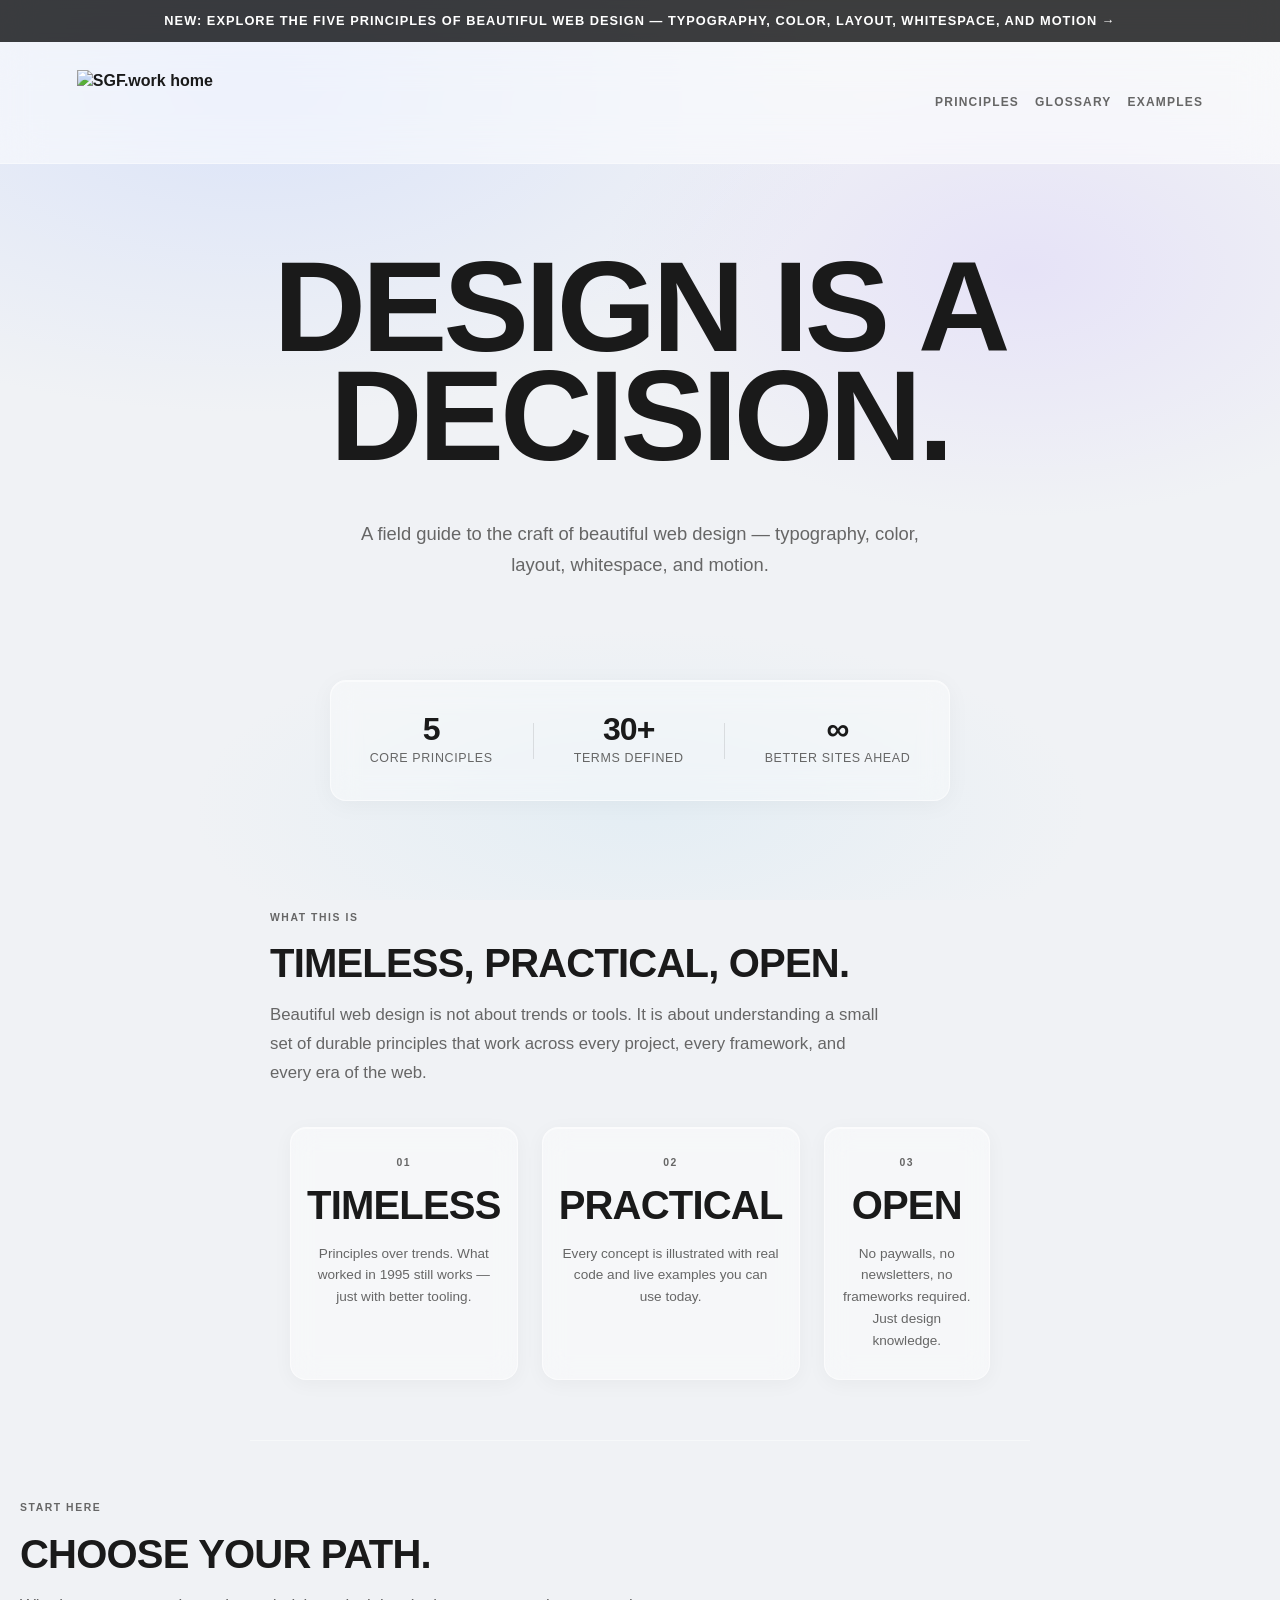
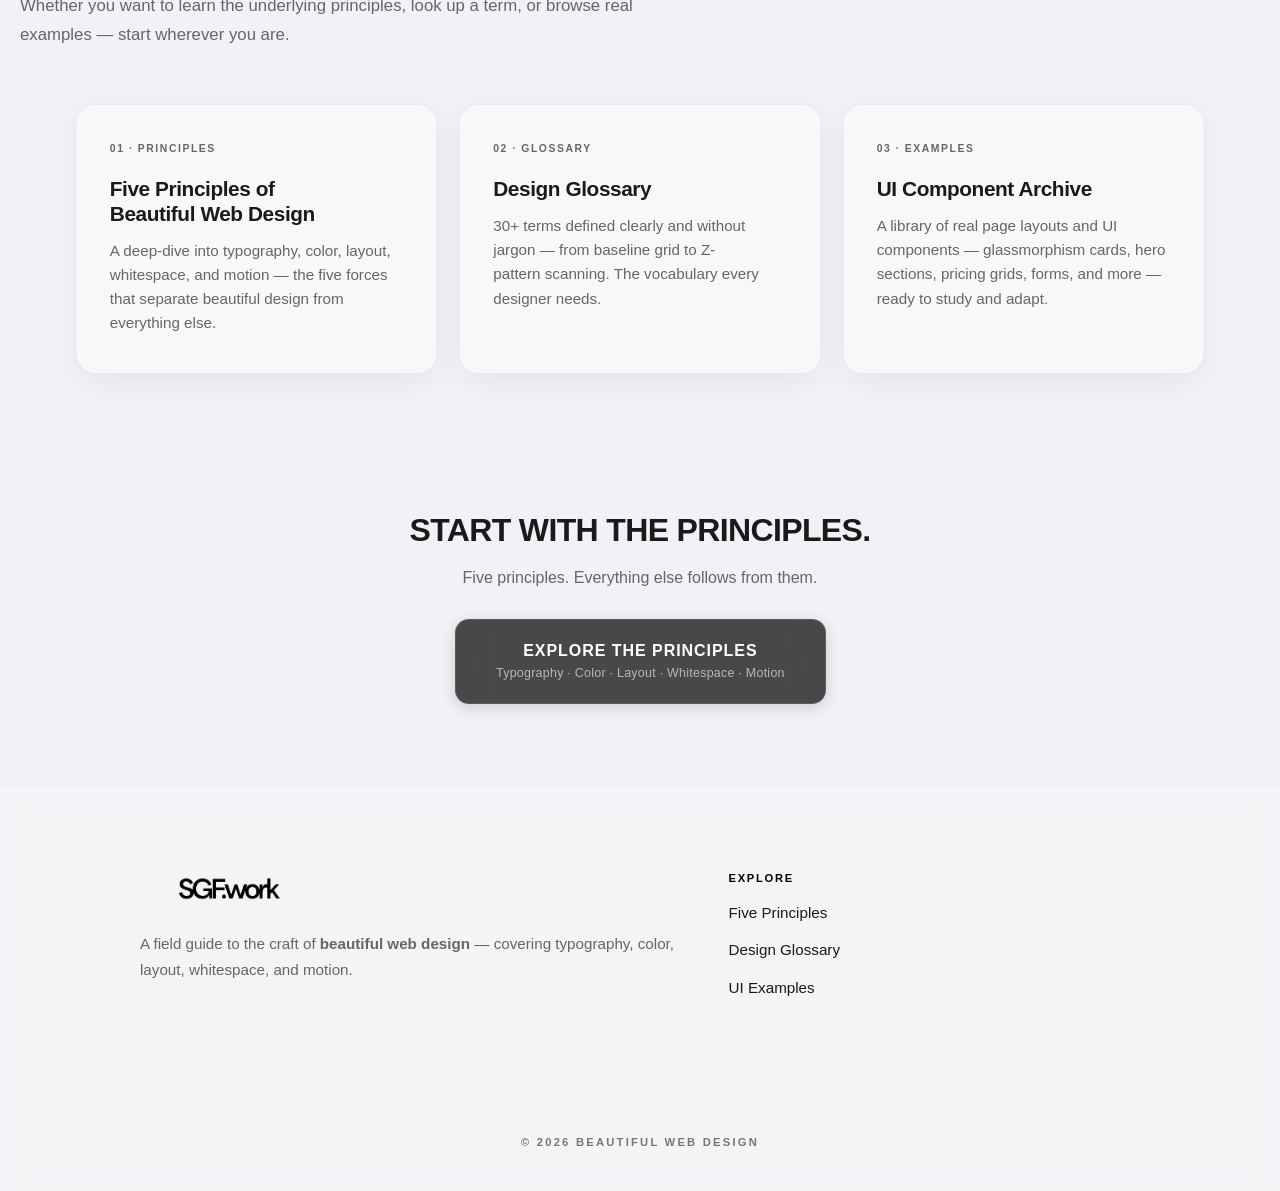
==== commit 8f2be922: "Add design glossary and principles pages with comprehensive definitions and guidelines" ====
--- a/index.html
+++ b/index.html
@@ -3,7 +3,8 @@
 <head>
     <meta charset="UTF-8">
     <meta name="viewport" content="width=device-width, initial-scale=1.0">
-    <title>SGF.work | Visual Reference</title>
+    <title>Beautiful Web Design</title>
+    <meta name="description" content="A field guide to the craft of beautiful web design — covering typography, color, layout, whitespace, and motion.">
     <link rel="icon" type="image/png" href="/assets/images/favicon.png">
     <link rel="stylesheet" href="https://use.typekit.net/oii6upi.css?display=swap">
     <link rel="stylesheet" href="/assets/css/global.css">
@@ -12,1694 +13,103 @@
     <link rel="stylesheet" href="/assets/css/mobile.css">
     <script src="/assets/js/components.js" defer></script>
     <script src="/assets/js/animations.js" defer></script>
-    <style>
-        .mailchimp-container { min-height: 280px; }
-
-        /* ── Subpage nav preview ── */
-        .subnav-preview {
-            max-width: 100%;
-            background: rgba(255,255,255,0.5);
-            backdrop-filter: blur(20px);
-            -webkit-backdrop-filter: blur(20px);
-            border-bottom: 1px solid rgba(255,255,255,0.4);
-            display: flex;
-            justify-content: space-between;
-            align-items: center;
-            padding: 16px 6%;
-        }
-        .subnav-preview .logo {
-            height: 28px;
-            width: auto;
-        }
-
-        /* ── 404 page elements ── */
-        .error-section {
-            display: flex;
-            flex-direction: column;
-            align-items: center;
-            justify-content: center;
-            text-align: center;
-            padding: 80px 20px 100px;
-        }
-        .error-code {
-            font-size: clamp(5rem, 18vw, 12rem);
-            line-height: 0.85;
-            margin: 0 0 24px;
-            letter-spacing: -0.04em;
-            font-weight: 900;
-            text-transform: uppercase;
-            opacity: 0.08;
-        }
-        .error-headline {
-            font-size: 1.6rem;
-            text-transform: uppercase;
-            letter-spacing: -0.02em;
-            margin: 0 0 20px;
-            line-height: 1.2;
-        }
-        .error-joke {
-            font-family: "area", sans-serif;
-            font-weight: 400;
-            font-size: 1.1rem;
-            color: var(--text-muted);
-            line-height: 1.7;
-            max-width: 480px;
-            margin: 0 auto 40px;
-        }
-        .btn-home {
-            display: inline-block;
-            background: rgba(0,0,0,0.65);
-            backdrop-filter: blur(10px);
-            -webkit-backdrop-filter: blur(10px);
-            color: #fff;
-            padding: 18px 36px;
-            border-radius: 14px;
-            text-decoration: none;
-            font-family: "area-normal", sans-serif;
-            font-weight: 900;
-            font-size: 0.9rem;
-            letter-spacing: 0.06em;
-            text-transform: uppercase;
-            transition: all 0.25s ease;
-            border: 1px solid rgba(255,255,255,0.1);
-            box-shadow: 0 8px 32px rgba(0,0,0,0.15);
-        }
-        .btn-home:hover {
-            background: rgba(0,0,0,0.8);
-            transform: translateY(-2px);
-        }
-
-        /* ── Shortener page elements ── */
-        .shortener-section {
-            max-width: 720px;
-            margin: 0 auto;
-            padding: 60px 20px 100px;
-        }
-        .shortener-title {
-            font-size: 2.2rem;
-            text-transform: uppercase;
-            letter-spacing: -0.02em;
-            margin: 0 0 8px;
-            line-height: 1.1;
-        }
-        .shortener-subtitle {
-            font-family: "area", sans-serif;
-            font-weight: 400;
-            font-size: 1.05rem;
-            color: var(--text-muted);
-            margin: 0 0 40px;
-        }
-        .form-card {
-            background: var(--glass-bg);
-            backdrop-filter: var(--glass-blur);
-            -webkit-backdrop-filter: var(--glass-blur);
-            border: 1px solid var(--glass-border);
-            border-radius: 20px;
-            padding: 32px;
-            box-shadow: var(--glass-shadow);
-            margin-bottom: 40px;
-        }
-        .form-row {
-            display: flex;
-            gap: 12px;
-            margin-bottom: 16px;
-        }
-        .form-row input {
-            flex: 1;
-            padding: 14px 18px;
-            border-radius: 12px;
-            border: 1px solid rgba(0,0,0,0.1);
-            background: rgba(255,255,255,0.7);
-            font-family: "area", sans-serif;
-            font-size: 0.95rem;
-            transition: border-color 0.2s;
-        }
-        .form-row input::placeholder { color: #999; }
-        .input-custom-code { max-width: 180px; }
-        .btn-shorten {
-            display: inline-block;
-            background: rgba(0,0,0,0.65);
-            backdrop-filter: blur(10px);
-            -webkit-backdrop-filter: blur(10px);
-            color: #fff;
-            padding: 14px 28px;
-            border-radius: 12px;
-            font-family: "area-normal", sans-serif;
-            font-weight: 900;
-            font-size: 0.85rem;
-            letter-spacing: 0.06em;
-            text-transform: uppercase;
-            transition: all 0.25s ease;
-            border: 1px solid rgba(255,255,255,0.1);
-            box-shadow: 0 8px 32px rgba(0,0,0,0.15);
-            cursor: pointer;
-            width: 100%;
-        }
-        .result-box {
-            margin-top: 20px;
-            padding: 20px;
-            background: rgba(255,255,255,0.6);
-            border: 1px solid rgba(0,0,0,0.08);
-            border-radius: 14px;
-        }
-        .result-label {
-            font-family: "area-normal", sans-serif;
-            font-weight: 900;
-            font-size: 0.75rem;
-            letter-spacing: 0.08em;
-            text-transform: uppercase;
-            color: var(--text-muted);
-            margin-bottom: 8px;
-        }
-        .result-link { display: flex; align-items: center; gap: 12px; }
-        .result-link a { font-family: "area", sans-serif; font-size: 1.1rem; color: var(--text-main); word-break: break-all; }
-        .btn-copy {
-            flex-shrink: 0;
-            padding: 8px 16px;
-            border-radius: 8px;
-            border: 1px solid rgba(0,0,0,0.12);
-            background: rgba(255,255,255,0.7);
-            font-family: "area-normal", sans-serif;
-            font-weight: 700;
-            font-size: 0.75rem;
-            letter-spacing: 0.04em;
-            text-transform: uppercase;
-            cursor: pointer;
-        }
-        .error-msg {
-            margin-top: 12px;
-            padding: 12px 16px;
-            background: rgba(220,50,50,0.08);
-            border: 1px solid rgba(220,50,50,0.2);
-            border-radius: 10px;
-            color: #b33;
-            font-family: "area", sans-serif;
-            font-size: 0.9rem;
-        }
-        .links-header {
-            font-family: "area-normal", sans-serif;
-            font-weight: 900;
-            font-size: 0.8rem;
-            letter-spacing: 0.08em;
-            text-transform: uppercase;
-            color: var(--text-muted);
-            margin: 0 0 16px;
-        }
-        .links-list { display: flex; flex-direction: column; gap: 12px; }
-        .link-item {
-            background: var(--glass-bg);
-            backdrop-filter: var(--glass-blur);
-            -webkit-backdrop-filter: var(--glass-blur);
-            border: 1px solid var(--glass-border);
-            border-radius: 14px;
-            padding: 18px 22px;
-            display: flex;
-            justify-content: space-between;
-            align-items: center;
-            gap: 16px;
-        }
-        .link-info { flex: 1; min-width: 0; }
-        .link-short { font-family: "area-normal", sans-serif; font-weight: 700; font-size: 1rem; color: var(--text-main); word-break: break-all; }
-        .link-dest { font-family: "area", sans-serif; font-size: 0.85rem; color: var(--text-muted); word-break: break-all; margin-top: 4px; }
-        .link-date { font-family: "area", sans-serif; font-size: 0.75rem; color: #aaa; margin-top: 4px; }
-        .link-actions { display: flex; gap: 8px; flex-shrink: 0; }
-        .btn-delete {
-            padding: 8px 14px;
-            border-radius: 8px;
-            border: 1px solid rgba(220,50,50,0.2);
-            background: rgba(220,50,50,0.06);
-            color: #b33;
-            font-family: "area-normal", sans-serif;
-            font-weight: 700;
-            font-size: 0.72rem;
-            letter-spacing: 0.04em;
-            text-transform: uppercase;
-            cursor: pointer;
-        }
-        .empty-state { font-family: "area", sans-serif; font-size: 0.95rem; color: var(--text-muted); text-align: center; padding: 40px 20px; }
-
-        /* ── New Tab preview ── */
-        .newtab-preview {
-            background: #f0f2f5;
-            background-image:
-                radial-gradient(circle at 15% 50%, rgba(255,255,255,0.8) 0%, transparent 50%),
-                radial-gradient(circle at 85% 30%, rgba(200,200,200,0.2) 0%, transparent 50%);
-            padding: 48px 10%;
-            display: flex;
-            flex-direction: column;
-            gap: 40px;
-            align-items: center;
-        }
-        .newtab-header-row {
-            display: flex;
-            justify-content: space-between;
-            align-items: center;
-            width: 100%;
-            max-width: 900px;
-        }
-        .newtab-brand img { height: 45px; width: auto; display: block; }
-        .wifi-card {
-            background: rgba(255,255,255,0.45);
-            backdrop-filter: blur(16px);
-            -webkit-backdrop-filter: blur(16px);
-            border: 1px solid rgba(255,255,255,0.5);
-            padding: 12px 20px;
-            border-radius: 12px;
-            font-size: 0.85rem;
-            display: flex;
-            align-items: center;
-            gap: 12px;
-            box-shadow: 0 8px 32px rgba(0,0,0,0.06);
-            color: #666;
-            font-family: "area", sans-serif;
-        }
-        .wifi-icon { display: flex; align-items: center; color: #000; }
-        .wifi-details { display: flex; flex-direction: column; gap: 2px; }
-        .wifi-details strong { color: #1a1a1a; font-family: "area-normal", sans-serif; font-weight: 900; letter-spacing: 0.02em; }
-        .newtab-clock {
-            text-align: center;
-            font-family: "area-normal", sans-serif;
-            font-weight: 900;
-            font-size: clamp(6rem, 15vw, 10rem);
-            line-height: 1;
-            letter-spacing: -0.04em;
-            color: #000;
-            text-shadow: 0 10px 30px rgba(0,0,0,0.05);
-        }
-        .newtab-date {
-            font-size: clamp(1.2rem, 3vw, 1.5rem);
-            color: #666;
-            font-family: "area", sans-serif;
-            font-weight: 400;
-            text-transform: uppercase;
-            letter-spacing: 0.1em;
-            margin-top: 0.5rem;
-            text-align: center;
-        }
-        .quick-links { display: flex; gap: 1.5rem; flex-wrap: wrap; justify-content: center; }
-        .quick-link {
-            background: rgba(255,255,255,0.45);
-            backdrop-filter: blur(16px);
-            -webkit-backdrop-filter: blur(16px);
-            border: 1px solid rgba(255,255,255,0.5);
-            padding: 1rem 1.5rem;
-            border-radius: 16px;
-            text-decoration: none;
-            color: #1a1a1a;
-            font-family: "area-normal", sans-serif;
-            font-weight: 900;
-            font-size: 0.85rem;
-            text-transform: uppercase;
-            letter-spacing: 0.05em;
-            transition: all 0.3s cubic-bezier(0.16,1,0.3,1);
-            box-shadow: 0 8px 32px rgba(0,0,0,0.06);
-            display: flex;
-            align-items: center;
-            gap: 10px;
-        }
-        .quick-link svg { width: 18px; height: 18px; opacity: 0.8; }
-    </style>
 </head>
 <body>
 
-<!-- ═══════════════════════ NAVIGATION ═══════════════════════ -->
-<div id="site-header" data-variant="home" data-back-text="Home"></div>
+<div id="site-header" data-variant="main"></div>
 
 <main id="main-content">
 
-<!-- ═══════════════════════ HOMEPAGE ═══════════════════════ -->
+<!-- ═══════════════════════ HERO ═══════════════════════ -->
 
 <section class="hero">
-    <h1>Lorem Ipsum</h1>
-    <p class="tagline">
-        Lorem ipsum dolor sit amet, consectetur adipiscing elit.
-        Sed do eiusmod tempor incididunt ut labore et dolore magna aliqua.
-    </p>
+    <h1>Design is a decision.</h1>
+    <p class="tagline">A field guide to the craft of beautiful web design — typography, color, layout, whitespace, and motion.</p>
 </section>
 
-<section class="why-highlights">
-    <div class="why-highlights-inner">
-        <h2>Lorem Ipsum?</h2>
-        <div class="why-points">
-            <div class="why-point">
-                <strong>Lorem Ipsum</strong>
-                <span>Lorem ipsum dolor sit amet, consectetur adipiscing.</span>
-            </div>
-            <div class="why-point">
-                <strong>Lorem Ipsum</strong>
-                <span>Lorem ipsum dolor sit amet, consectetur adipiscing.</span>
-            </div>
-            <div class="why-point">
-                <strong>Lorem Ipsum</strong>
-                <span>Lorem ipsum dolor sit amet, consectetur adipiscing.</span>
-            </div>
-        </div>
-        <a href="/why.html" class="btn-why">Lorem Ipsum &rarr;</a>
-    </div>
-</section>
+<!-- ═══════════════════════ STATS ═══════════════════════ -->
 
 <div class="stats-row">
     <div class="stat">
-        <div class="stat-number">00</div>
-        <div class="stat-label">Lorem Ipsum</div>
+        <div class="stat-number">5</div>
+        <div class="stat-label">Core Principles</div>
     </div>
-    <div class="stat-divider" aria-hidden="true"></div>
+    <div class="stat-divider"></div>
     <div class="stat">
-        <div class="stat-number">$00</div>
-        <div class="stat-label">Lorem ipsum<br>consectetur adipiscing</div>
+        <div class="stat-number">30+</div>
+        <div class="stat-label">Terms Defined</div>
+    </div>
+    <div class="stat-divider"></div>
+    <div class="stat">
+        <div class="stat-number">∞</div>
+        <div class="stat-label">Better Sites Ahead</div>
     </div>
 </div>
 
-<section class="offer-section">
-    <div class="offer-card">
-        <div class="spots-badge">Lorem Ipsum. Ever.</div>
-        <h2>Lorem Ipsum<br>Lorem Ipsum</h2>
-        <p>Lorem ipsum dolor sit amet &mdash; consectetur adipiscing elit, sed do eiusmod tempor incididunt ut labore.</p>
-        <div class="price-row">
-            <div class="price-now">$00</div>
-            <div class="price-arrow">/</div>
-            <div class="price-worth">Lorem</div>
-        </div>
-        <div class="price-note">Lorem ipsum dolor sit amet, consectetur adipiscing elit.</div>
-        <ul class="perks">
-            <li>Lorem ipsum dolor sit amet &mdash; consectetur adipiscing elit sed do eiusmod</li>
-            <li>Lorem ipsum dolor sit amet, consectetur adipiscing elit, sed do eiusmod</li>
-            <li>Lorem ipsum dolor sit amet consectetur adipiscing</li>
-        </ul>
-        <p style="margin: 16px 0 0; text-align: center;">
-            <a href="/founding-benefits.html" class="back-link">Lorem ipsum consectetur adipiscing &rarr;</a>
-        </p>
-        <a href="https://pay.sgfcowork.com/b/8x2cN68GY6Ux6I233q5J601" class="btn-founding">
-            Lorem Ipsum Dolor Sit Amet
-            <span>Lorem ipsum dolor sit amet. No commitment &mdash; cancel anytime before we open. By purchasing, you agree to the Terms &amp; Conditions.</span>
-        </a>
-    </div>
-</section>
-
-<div class="or-divider">— Lorem ipsum —</div>
-
-<section class="signup-section" aria-labelledby="waitlist-heading">
-    <h3 id="waitlist-heading">Lorem ipsum dolor</h3>
-    <div class="mailchimp-container">
-        <div id="mc_embed_signup">
-            <form action="https://sgfcowork.us8.list-manage.com/subscribe/post?u=ea42f4285acf9d19dff3bf6b1&id=4be0b7bc36&f_id=00a457e1f0" method="post" class="validate" target="_self" novalidate="" aria-label="Join the waitlist">
-                <div class="mc-field-group">
-                    <label for="mce-FNAME">Lorem ipsum</label>
-                    <input type="text" name="FNAME" class="required text" id="mce-FNAME" required value="" placeholder="LOREM IPSUM" autocomplete="given-name">
-                </div>
-                <div class="mc-field-group">
-                    <label for="mce-EMAIL">Lorem ipsum</label>
-                    <input type="email" name="EMAIL" class="required email" id="mce-EMAIL" required value="" placeholder="LOREM IPSUM" autocomplete="email">
-                </div>
-                <div class="clear">
-                    <input type="submit" name="subscribe" id="mc-embedded-subscribe" class="button" value="LOREM IPSUM">
-                </div>
-            </form>
-        </div>
-    </div>
-</section>
-
-<section class="trust-section" aria-labelledby="trust-heading">
-    <h2 id="trust-heading">Lorem Ipsum Dolor Sit</h2>
-    <p class="trust-subtitle">Lorem ipsum dolor sit amet, consectetur adipiscing elit, sed do eiusmod tempor incididunt ut labore.</p>
-    <div class="trust-badges">
-        <div class="trust-badge">
-            <div class="badge-icon" aria-hidden="true">&#128274;</div>
-            <div class="badge-label">Lorem<br>Ipsum</div>
-        </div>
-        <div class="trust-badge">
-            <div class="badge-icon" aria-hidden="true">&#8635;</div>
-            <div class="badge-label">Lorem<br>Ipsum</div>
-        </div>
-        <div class="trust-badge">
-            <div class="badge-icon" aria-hidden="true">&#9878;</div>
-            <div class="badge-label">Lorem<br>Ipsum</div>
-        </div>
-        <div class="trust-badge">
-            <div class="badge-icon" aria-hidden="true">&#9993;</div>
-            <div class="badge-label">Lorem<br>Ipsum</div>
-        </div>
-    </div>
-    <ul class="faq-list">
-        <li class="faq-item">
-            <h3 class="faq-question" role="button" tabindex="0" aria-expanded="false">Lorem ipsum dolor sit amet?</h3>
-            <p class="faq-answer">Lorem ipsum dolor sit amet, consectetur adipiscing elit, sed do eiusmod tempor incididunt ut labore et dolore magna aliqua. Ut enim ad minim veniam, quis nostrud exercitation. See our <a href="/terms.html">Terms &amp; Conditions</a> for full details.</p>
-        </li>
-        <li class="faq-item">
-            <h3 class="faq-question" role="button" tabindex="0" aria-expanded="false">Lorem ipsum dolor sit amet consectetur?</h3>
-            <p class="faq-answer">Lorem ipsum dolor sit amet, consectetur adipiscing elit.</p>
-        </li>
-        <li class="faq-item">
-            <h3 class="faq-question" role="button" tabindex="0" aria-expanded="false">Lorem ipsum dolor sit amet?</h3>
-            <p class="faq-answer">Lorem ipsum dolor sit amet, consectetur adipiscing elit, sed do eiusmod tempor incididunt ut labore et dolore magna aliqua. Ut enim ad minim veniam.</p>
-        </li>
-        <li class="faq-item">
-            <h3 class="faq-question" role="button" tabindex="0" aria-expanded="false">Lorem ipsum dolor sit amet?</h3>
-            <p class="faq-answer">Lorem ipsum dolor sit amet, consectetur adipiscing elit. Sed do eiusmod tempor incididunt ut labore et dolore magna aliqua. Ut enim ad minim veniam, quis nostrud exercitation ullamco.</p>
-        </li>
-        <li class="faq-item">
-            <h3 class="faq-question" role="button" tabindex="0" aria-expanded="false">Lorem ipsum dolor sit amet consectetur?</h3>
-            <p class="faq-answer">Lorem ipsum dolor sit amet consectetur adipiscing elit sed do eiusmod tempor. You can reach us at <a href="mailto:sean@sgf.work">lorem@lorem.com</a> &mdash; lorem ipsum dolor sit amet.</p>
-        </li>
-        <li class="faq-item">
-            <h3 class="faq-question" role="button" tabindex="0" aria-expanded="false">Lorem ipsum dolor sit amet?</h3>
-            <p class="faq-answer">Lorem ipsum dolor sit amet, consectetur adipiscing elit. Sed do eiusmod tempor incididunt ut labore et dolore magna aliqua.</p>
-        </li>
-        <li class="faq-item">
-            <h3 class="faq-question" role="button" tabindex="0" aria-expanded="false">Lorem ipsum dolor sit amet consectetur?</h3>
-            <p class="faq-answer">Lorem ipsum dolor sit amet, consectetur adipiscing elit. Email <a href="mailto:hello@sgf.work">lorem@lorem.com</a> lorem ipsum. Note that lorem ipsum dolor sit amet permanently.</p>
-        </li>
-    </ul>
-</section>
-
-<section class="blog-section" aria-labelledby="blog-heading">
-    <h2 id="blog-heading">Lorem Ipsum</h2>
-    <div class="blog-grid">
-        <a href="/1.html" class="blog-card">
-            <div class="blog-card-content">
-                <span class="blog-category">Lorem</span>
-                <h3>Lorem Ipsum Dolor</h3>
-                <p>Lorem ipsum dolor sit amet, consectetur adipiscing elit, sed do eiusmod tempor incididunt ut labore.</p>
-                <span class="read-more">Lorem Ipsum &rarr;</span>
-            </div>
-        </a>
-    </div>
-</section>
-
-<section class="sponsors-section" aria-labelledby="sponsors-heading">
-    <div class="sponsors-divider"></div>
-    <h2 id="sponsors-heading">Lorem Ipsum Dolor</h2>
-    <p>Lorem ipsum dolor sit amet, consectetur adipiscing elit, sed do eiusmod tempor incididunt ut labore et dolore magna aliqua ut enim ad minim veniam quis nostrud exercitation.</p>
-    <a href="/partnership.html" class="btn-sponsor">Lorem Ipsum Dolor</a>
-</section>
-
-<section class="disclosures" aria-label="Disclosures">
-    <p>Lorem ipsum dolor sit amet, consectetur adipiscing elit. Lorem ipsum subscriptions can be cancelled anytime before we open. See our <a href="/terms.html">Terms &amp; Conditions</a> for full details.</p>
-</section>
-
-<!-- ═══════════════════════ LP-002: SPLIT HERO ═══════════════════════ -->
-
-<div class="lp-002">
-    <section class="split-hero">
-        <div class="hero-left">
-            <div class="urgency-badge">
-                <span class="dot" aria-hidden="true"></span>
-                Lorem ipsum dolor sit amet
-            </div>
-            <h1>Lorem<br>Ipsum<br>Dolor<br>Sit</h1>
-            <p class="subtitle">
-                Lorem ipsum dolor sit amet. Consectetur adipiscing elit &mdash; sed do eiusmod tempor incididunt ut labore et dolore magna aliqua.
-            </p>
-            <div class="hero-stats">
-                <div>
-                    <div class="hero-stat-number">$00</div>
-                    <div class="hero-stat-label">Lorem ipsum</div>
-                </div>
-                <div>
-                    <div class="hero-stat-number">00</div>
-                    <div class="hero-stat-label">Lorem ipsum</div>
-                </div>
-                <div>
-                    <div class="hero-stat-number">00/7</div>
-                    <div class="hero-stat-label">Lorem ipsum</div>
-                </div>
-            </div>
-        </div>
-        <div class="hero-right">
-            <div class="spots-badge">Lorem Ipsum. Ever.</div>
-            <h2>Lorem ipsum dolor<br>sit amet</h2>
-            <p>Lorem ipsum dolor sit amet, consectetur adipiscing elit sed do eiusmod tempor.</p>
-            <div class="price-row">
-                <div class="price-now">$00</div>
-                <div class="price-arrow">/</div>
-                <div class="price-worth">Lorem ipsum dolor</div>
-            </div>
-            <div class="price-note">Lorem ipsum dolor sit amet.</div>
-            <a href="https://pay.sgfcowork.com/b/8x2cN68GY6Ux6I233q5J601" class="btn-founding">
-                Lorem Ipsum Dolor Sit Amet
-                <span>Lorem ipsum dolor sit amet. No commitment &mdash; cancel anytime before we open. By purchasing, you agree to the Terms &amp; Conditions.</span>
-            </a>
-        </div>
-    </section>
-
-    <section class="perks-bar">
-        <div class="perks-bar-inner">
-            <div class="perk-item">
-                <strong>Lorem Ipsum</strong>
-                <span>Lorem ipsum dolor sit amet</span>
-            </div>
-            <div class="perk-item">
-                <strong>Lorem Ipsum</strong>
-                <span>Lorem ipsum dolor sit amet</span>
-            </div>
-            <div class="perk-item">
-                <strong>Lorem Ipsum</strong>
-                <span>Lorem ipsum dolor sit amet</span>
-            </div>
-            <div class="perk-item compare-title">
-                <strong>Lorem Ipsum</strong>
-                <span>Lorem ipsum &mdash; dolor sit amet</span>
-            </div>
-        </div>
-    </section>
-
-    <section class="value-section">
-        <h2>Lorem ipsum dolor<br>sit amet</h2>
-        <p>Lorem ipsum dolor sit amet, consectetur adipiscing elit. Sed do eiusmod tempor incididunt ut labore et dolore magna aliqua &mdash; lorem ipsum dolor sit amet consectetur.</p>
-        <div class="compare-grid">
-            <div class="compare-card">
-                <h3>Lorem ipsum</h3>
-                <div class="compare-price">$000</div>
-                <div class="compare-period">Lorem ipsum</div>
-                <ul>
-                    <li>Lorem ipsum dolor sit amet</li>
-                    <li>Lorem ipsum dolor sit amet</li>
-                    <li>Lorem ipsum dolor sit amet</li>
-                    <li>Lorem ipsum dolor sit amet</li>
-                </ul>
-            </div>
-            <div class="compare-card highlight">
-                <h3>Lorem Ipsum Dolor</h3>
-                <div class="compare-price">$00</div>
-                <div class="compare-period">Lorem ipsum &mdash; dolor sit amet</div>
-                <ul>
-                    <li>Lorem ipsum dolor sit amet</li>
-                    <li>Lorem ipsum dolor sit amet</li>
-                    <li>Lorem ipsum dolor sit amet consectetur</li>
-                    <li>Lorem ipsum dolor sit amet</li>
-                </ul>
-            </div>
-        </div>
-    </section>
-
-    <section class="features-section">
-        <h2>Lorem Ipsum Dolor</h2>
-        <div class="feature-cards">
-            <div class="feature-card">
-                <div class="feature-icon" aria-hidden="true">🔒</div>
-                <h3>Lorem Ipsum Dolor</h3>
-                <p>Lorem ipsum dolor sit amet, consectetur adipiscing elit</p>
-            </div>
-            <div class="feature-card">
-                <div class="feature-icon" aria-hidden="true">🗳️</div>
-                <h3>Lorem Ipsum Dolor</h3>
-                <p>Lorem ipsum dolor sit amet consectetur adipiscing</p>
-            </div>
-            <div class="feature-card">
-                <div class="feature-icon" aria-hidden="true">📣</div>
-                <h3>Lorem Ipsum Dolor</h3>
-                <p>Lorem ipsum dolor sit amet consectetur</p>
-            </div>
-            <div class="feature-card">
-                <div class="feature-icon" aria-hidden="true">📋</div>
-                <h3>Lorem Ipsum Dolor</h3>
-                <p>Lorem ipsum dolor sit amet*</p>
-            </div>
-        </div>
-    </section>
-
-    <div class="or-divider">— Lorem ipsum —</div>
-
-    <section class="signup-section" aria-labelledby="waitlist-lp002">
-        <h3 id="waitlist-lp002">Lorem ipsum dolor sit amet.</h3>
-        <div class="mailchimp-container">
-            <div id="mc_embed_signup_lp002">
-                <form action="https://sgfcowork.us8.list-manage.com/subscribe/post?u=ea42f4285acf9d19dff3bf6b1&id=4be0b7bc36&f_id=00a457e1f0" method="post" class="validate" target="_self" novalidate="" aria-label="Join the waitlist">
-                    <div class="mc-field-group">
-                        <label for="mce-FNAME-lp002">Lorem ipsum</label>
-                        <input type="text" name="FNAME" class="required text" id="mce-FNAME-lp002" required value="" placeholder="LOREM IPSUM" autocomplete="given-name">
-                    </div>
-                    <div class="mc-field-group">
-                        <label for="mce-EMAIL-lp002">Lorem ipsum</label>
-                        <input type="email" name="EMAIL" class="required email" id="mce-EMAIL-lp002" required value="" placeholder="LOREM IPSUM" autocomplete="email">
-                    </div>
-                    <div class="clear">
-                        <input type="submit" name="subscribe" class="button" value="LOREM IPSUM">
-                    </div>
-                </form>
-            </div>
-        </div>
-    </section>
-</div>
-
-<!-- ═══════════════════════ LP-003: HERO FULL ═══════════════════════ -->
-
-<div class="lp-003">
-    <section class="hero-full">
-        <p class="hero-eyebrow">Lorem Ipsum &middot; Lorem Ipsum</p>
-        <h1>Lorem ipsum<br>dolor sit<br>amet <em>consectetur</em></h1>
-        <p class="lead">
-            Lorem ipsum dolor sit amet, consectetur adipiscing elit. Sed do eiusmod tempor incididunt ut labore et dolore magna aliqua. Ut enim ad minim veniam, quis nostrud exercitation ullamco laboris.
-        </p>
-        <div class="hero-cta-row">
-            <a href="https://pay.sgfcowork.com/b/8x2cN68GY6Ux6I233q5J601" class="btn-primary">Lorem Ipsum Dolor Sit Amet</a>
-            <span class="hero-cta-note">Lorem ipsum dolor sit amet, consectetur adipiscing elit. By purchasing, you agree to the Terms &amp; Conditions.</span>
-        </div>
-    </section>
-
-    <section class="proof-strip">
-        <div class="proof-item">
-            <div class="proof-number">$0K+</div>
-            <div class="proof-label">Lorem ipsum dolor</div>
-        </div>
-        <div class="proof-divider"></div>
-        <div class="proof-item">
-            <div class="proof-number">00</div>
-            <div class="proof-label">Lorem ipsum dolor</div>
-        </div>
-        <div class="proof-divider"></div>
-        <div class="proof-item">
-            <div class="proof-number">$00</div>
-            <div class="proof-label">Lorem ipsum &mdash; dolor sit amet</div>
-        </div>
-    </section>
-
-    <section class="story-section">
-        <h2>Lorem ipsum dolor</h2>
-        <p>Lorem ipsum dolor sit amet, consectetur adipiscing elit. Sed do eiusmod tempor incididunt ut labore et dolore magna aliqua. Ut enim ad minim veniam, quis nostrud exercitation ullamco.</p>
-        <p>Lorem ipsum dolor sit amet, consectetur adipiscing elit. Sed do eiusmod tempor incididunt ut labore et dolore magna aliqua. Ut enim ad minim veniam quis nostrud exercitation.</p>
-    </section>
-
-    <section class="quote-block">
-        <blockquote class="quote-inner">
-            <p class="quote-text">Lorem ipsum dolor sit amet, consectetur adipiscing elit. Sed do eiusmod tempor incididunt ut labore et dolore magna aliqua. Ut enim ad minim veniam, quis nostrud exercitation.</p>
-            <footer class="quote-attr"><cite>Lorem ipsum, Dolor</cite></footer>
-        </blockquote>
-    </section>
-
-    <section class="features-section">
-        <h2>Lorem ipsum dolor</h2>
-        <div class="feature-cards">
-            <div class="feature-card">
-                <div class="feature-icon" aria-hidden="true">⚡</div>
-                <h3>Lorem Ipsum</h3>
-                <p>Lorem ipsum dolor sit amet consectetur adipiscing elit.</p>
-            </div>
-            <div class="feature-card">
-                <div class="feature-icon" aria-hidden="true">🔑</div>
-                <h3>Lorem Ipsum</h3>
-                <p>Lorem ipsum dolor sit amet consectetur adipiscing elit.</p>
-            </div>
-            <div class="feature-card">
-                <div class="feature-icon" aria-hidden="true">🤝</div>
-                <h3>Lorem Ipsum</h3>
-                <p>Lorem ipsum dolor sit amet consectetur adipiscing elit.</p>
-            </div>
-            <div class="feature-card">
-                <div class="feature-icon" aria-hidden="true">🔇</div>
-                <h3>Lorem Ipsum</h3>
-                <p>Lorem ipsum dolor sit amet consectetur adipiscing elit.</p>
-            </div>
-            <div class="feature-card">
-                <div class="feature-icon" aria-hidden="true">🔒</div>
-                <h3>Lorem Ipsum</h3>
-                <p>Lorem ipsum dolor sit amet consectetur adipiscing elit.</p>
-            </div>
-            <div class="feature-card">
-                <div class="feature-icon" aria-hidden="true">💰</div>
-                <h3>Lorem Ipsum</h3>
-                <p>Lorem ipsum dolor sit amet consectetur adipiscing elit.</p>
-            </div>
-        </div>
-    </section>
-
-    <section class="final-cta">
-        <div class="final-cta-card">
-            <h2>Lorem ipsum dolor<br>sit amet</h2>
-            <p>Lorem ipsum dolor sit amet. Consectetur adipiscing elit sed do eiusmod tempor.</p>
-            <div class="final-price">$00<span style="font-size: 0.5em;">/mo</span></div>
-            <div class="final-price-sub">Lorem ipsum &middot; Lorem ipsum dolor sit amet</div>
-            <a href="https://pay.sgfcowork.com/b/8x2cN68GY6Ux6I233q5J601" class="btn-founding-light">
-                Lorem Ipsum Dolor Sit Amet
-                <span>Lorem ipsum dolor. No commitment. By purchasing, you agree to the Terms &amp; Conditions.</span>
-            </a>
-        </div>
-    </section>
-
-    <div class="or-divider">— Lorem ipsum —</div>
-
-    <section class="signup-section" aria-labelledby="waitlist-lp003">
-        <h3 id="waitlist-lp003">Lorem ipsum dolor sit amet</h3>
-        <div class="mailchimp-container">
-            <div id="mc_embed_signup_lp003">
-                <form action="https://sgfcowork.us8.list-manage.com/subscribe/post?u=ea42f4285acf9d19dff3bf6b1&id=4be0b7bc36&f_id=00a457e1f0" method="post" class="validate" target="_self" novalidate="" aria-label="Join the waitlist">
-                    <div class="mc-field-group">
-                        <label for="mce-FNAME-lp003">Lorem ipsum</label>
-                        <input type="text" name="FNAME" class="required text" id="mce-FNAME-lp003" required value="" placeholder="LOREM IPSUM" autocomplete="given-name">
-                    </div>
-                    <div class="mc-field-group">
-                        <label for="mce-EMAIL-lp003">Lorem ipsum</label>
-                        <input type="email" name="EMAIL" class="required email" id="mce-EMAIL-lp003" required value="" placeholder="LOREM IPSUM" autocomplete="email">
-                    </div>
-                    <div class="clear">
-                        <input type="submit" name="subscribe" class="button" value="LOREM IPSUM">
-                    </div>
-                </form>
-            </div>
-        </div>
-    </section>
-</div>
-
-<!-- ═══════════════════════ SUBPAGE NAV (visual reference) ═══════════════════════ -->
-
-<div class="subnav-preview" aria-hidden="true">
-    <a href="/index.html" class="logo-link">
-        <img src="/.netlify/images?url=/assets/images/logo.png&w=600" width="289" height="65" alt="SGF.work" class="logo" style="height:28px;">
-    </a>
-    <a href="/index.html" class="back-link">&larr; Lorem</a>
-</div>
-
-<!-- ═══════════════════════ WHY PAGE ═══════════════════════ -->
-
-<section class="page-hero">
-    <h1>Lorem<br>Ipsum?</h1>
-    <p class="subtitle">
-        Lorem ipsum dolor sit amet &mdash; consectetur adipiscing elit sed do eiusmod tempor.
-        Lorem ipsum dolor sit amet consectetur adipiscing elit sed do eiusmod tempor incididunt ut labore.
-        Lorem ipsum dolor sit amet consectetur adipiscing elit.
-    </p>
-</section>
-
-<div class="pillars">
-    <div class="pillar">
-        <div class="pillar-number">01 &mdash; Lorem Ipsum</div>
-        <h2>Lorem Ipsum</h2>
-        <p>Lorem ipsum dolor sit amet, consectetur adipiscing elit.</p>
-    </div>
-    <div class="pillar">
-        <div class="pillar-number">02 &mdash; Lorem Ipsum</div>
-        <h2>Lorem Ipsum</h2>
-        <p>Lorem ipsum dolor sit amet consectetur adipiscing.</p>
-    </div>
-    <div class="pillar">
-        <div class="pillar-number">03 &mdash; Lorem Ipsum</div>
-        <h2>Lorem Ipsum</h2>
-        <p>Lorem ipsum dolor sit amet consectetur adipiscing.</p>
-    </div>
-</div>
-
-<div class="section-divider" style="margin-top: 60px;"></div>
+<!-- ═══════════════════════ THREE PILLARS ═══════════════════════ -->
 
 <section class="why-section">
-    <div class="section-label">Lorem Ipsum &middot; Lorem Ipsum</div>
-    <h2>Lorem Ipsum.<br>Lorem Ipsum.</h2>
-    <p class="section-desc">Lorem ipsum dolor sit amet, consectetur adipiscing elit. Sed do eiusmod tempor incididunt ut labore.</p>
-    <div class="compare-grid">
-        <div class="compare-card">
-            <h3>Lorem Ipsum</h3>
-            <ul>
-                <li>Lorem ipsum dolor sit amet</li>
-                <li>Lorem ipsum dolor sit amet</li>
-                <li>Lorem ipsum dolor sit amet</li>
-                <li>Lorem ipsum dolor sit amet</li>
-            </ul>
+    <div class="section-label">What this is</div>
+    <h2>Timeless, practical, open.</h2>
+    <p class="section-desc">Beautiful web design is not about trends or tools. It is about understanding a small set of durable principles that work across every project, every framework, and every era of the web.</p>
+    <div class="pillars">
+        <div class="pillar">
+            <div class="pillar-number">01</div>
+            <h2>Timeless</h2>
+            <p>Principles over trends. What worked in 1995 still works — just with better tooling.</p>
         </div>
-        <div class="compare-card">
-            <h3>Lorem Ipsum</h3>
-            <ul>
-                <li>Lorem ipsum dolor sit amet</li>
-                <li>Lorem ipsum dolor sit amet</li>
-                <li>Lorem ipsum dolor sit amet</li>
-                <li>Lorem ipsum dolor sit amet</li>
-            </ul>
+        <div class="pillar">
+            <div class="pillar-number">02</div>
+            <h2>Practical</h2>
+            <p>Every concept is illustrated with real code and live examples you can use today.</p>
+        </div>
+        <div class="pillar">
+            <div class="pillar-number">03</div>
+            <h2>Open</h2>
+            <p>No paywalls, no newsletters, no frameworks required. Just design knowledge.</p>
         </div>
     </div>
 </section>
 
 <div class="section-divider"></div>
 
-<section class="why-section">
-    <div class="section-label">Lorem Ipsum &middot; Lorem Ipsum</div>
-    <h2>Lorem Ipsum<br>Lorem Ipsum.</h2>
-    <p class="section-desc">Lorem ipsum dolor sit amet, consectetur adipiscing elit &mdash; sed do eiusmod tempor incididunt ut labore et dolore magna aliqua.</p>
-    <div class="solution-grid">
-        <div class="solution-item">
-            <h3>Lorem Ipsum</h3>
-            <p>Lorem ipsum dolor sit amet, consectetur adipiscing elit sed do eiusmod tempor.</p>
-        </div>
-        <div class="solution-item">
-            <h3>Lorem Ipsum</h3>
-            <p>Lorem ipsum dolor sit amet, consectetur adipiscing elit sed do eiusmod tempor.</p>
-        </div>
-        <div class="solution-item">
-            <h3>Lorem Ipsum</h3>
-            <p>Lorem ipsum dolor sit amet, consectetur adipiscing elit sed do eiusmod &mdash; lorem ipsum.</p>
-        </div>
-        <div class="solution-item">
-            <h3>Lorem Ipsum</h3>
-            <p>Lorem ipsum dolor sit amet, consectetur adipiscing elit. Sed do eiusmod tempor. Lorem ipsum.</p>
-        </div>
-    </div>
+<!-- ═══════════════════════ START HERE CARDS ═══════════════════════ -->
+
+<section class="why-section" style="max-width: 100%; padding-bottom: 20px;">
+    <div class="section-label">Start here</div>
+    <h2>Choose your path.</h2>
+    <p class="section-desc">Whether you want to learn the underlying principles, look up a term, or browse real examples — start wherever you are.</p>
 </section>
 
-<div class="section-divider"></div>
-
-<section class="why-section">
-    <div class="section-label">Lorem Ipsum &middot; Lorem Ipsum</div>
-    <h2>Lorem Ipsum<br>Lorem Ipsum.</h2>
-    <p class="section-desc">Lorem ipsum dolor sit amet, consectetur adipiscing elit. Sed do eiusmod tempor incididunt ut labore et dolore magna aliqua.</p>
-    <div style="overflow-x: auto;" role="region" aria-label="Infrastructure specifications" tabindex="0">
-        <table class="infra-table">
-            <thead>
-                <tr>
-                    <th>Lorem</th>
-                    <th>Lorem Ipsum</th>
-                    <th>Lorem Ipsum Dolor</th>
-                </tr>
-            </thead>
-            <tbody>
-                <tr>
-                    <td>Lorem</td>
-                    <td>Lorem ipsum dolor sit amet</td>
-                    <td>Lorem ipsum dolor sit amet consectetur adipiscing.</td>
-                </tr>
-                <tr>
-                    <td>Lorem</td>
-                    <td>Lorem ipsum dolor sit amet</td>
-                    <td>Lorem ipsum dolor sit amet consectetur adipiscing.</td>
-                </tr>
-                <tr>
-                    <td>Lorem</td>
-                    <td>Lorem ipsum dolor &mdash; Lorem ipsum</td>
-                    <td>Lorem ipsum dolor sit amet consectetur adipiscing.</td>
-                </tr>
-                <tr>
-                    <td>Lorem</td>
-                    <td>Lorem ipsum dolor sit amet</td>
-                    <td>Lorem ipsum dolor sit amet consectetur adipiscing.</td>
-                </tr>
-                <tr>
-                    <td>Lorem</td>
-                    <td>Lorem ipsum dolor sit amet</td>
-                    <td>Lorem ipsum dolor sit amet consectetur adipiscing.</td>
-                </tr>
-            </tbody>
-        </table>
-    </div>
-</section>
-
-<div class="section-divider"></div>
-
-<section class="why-section">
-    <div class="section-label">Lorem Ipsum &middot; Lorem Ipsum</div>
-    <h2>Lorem Ipsum.<br>Lorem Ipsum<br>Lorem Ipsum.</h2>
-    <p class="section-desc">Lorem ipsum dolor sit amet, consectetur adipiscing elit &mdash; sed do eiusmod tempor incididunt ut labore et dolore.</p>
-    <div class="solution-grid">
-        <div class="solution-item">
-            <h3>Lorem Ipsum</h3>
-            <p>Lorem ipsum dolor sit amet, consectetur adipiscing elit &mdash; lorem ipsum dolor sit amet.</p>
-        </div>
-        <div class="solution-item">
-            <h3>Lorem Ipsum</h3>
-            <p>Lorem ipsum dolor sit amet consectetur adipiscing. Lorem ipsum dolor sit amet.</p>
-        </div>
-        <div class="solution-item">
-            <h3>Lorem Ipsum</h3>
-            <p>Lorem ipsum dolor sit amet consectetur adipiscing elit. Lorem ipsum dolor sit amet.</p>
-        </div>
-        <div class="solution-item">
-            <h3>Lorem Ipsum</h3>
-            <p>Lorem ipsum dolor sit amet consectetur adipiscing elit lorem ipsum dolor sit amet.</p>
-        </div>
-    </div>
-</section>
-
-<div class="section-divider"></div>
-
-<section class="why-section">
-    <div class="section-label">Lorem Ipsum &middot; Lorem Ipsum</div>
-    <h2>Lorem Ipsum<br>Lorem Ipsum.</h2>
-    <p class="section-desc">Lorem ipsum dolor sit amet.</p>
-    <div class="options-grid">
-        <div class="option-card">
-            <h3>Lorem Ipsum</h3>
-            <p>Lorem ipsum dolor sit amet consectetur.</p>
-            <div class="best-for">Lorem: Lorem &amp; Lorem</div>
-        </div>
-        <div class="option-card">
-            <h3>Lorem Ipsum</h3>
-            <p>Lorem ipsum dolor sit amet consectetur.</p>
-            <div class="best-for">Lorem: Lorem Lorem</div>
-        </div>
-        <div class="option-card">
-            <h3>Lorem Ipsum</h3>
-            <p>Lorem ipsum dolor sit amet consectetur.</p>
-            <div class="best-for">Lorem: Lorem &amp; Lorem</div>
-        </div>
-        <div class="option-card">
-            <h3>Lorem Ipsum</h3>
-            <p>Lorem ipsum &ndash; lorem ipsum dolor sit amet.</p>
-            <div class="best-for">Lorem: Lorem &amp; Lorem</div>
-            <span class="coming-soon-badge">Lorem Ipsum</span>
-        </div>
-    </div>
-</section>
-
-<div style="padding: 0 20px;">
-    <div class="section-divider"></div>
+<div class="home-cards">
+    <a href="/principles.html" class="home-card">
+        <div class="home-card-number">01 · Principles</div>
+        <h3>Five Principles of Beautiful Web Design</h3>
+        <p>A deep-dive into typography, color, layout, whitespace, and motion — the five forces that separate beautiful design from everything else.</p>
+    </a>
+    <a href="/glossary.html" class="home-card">
+        <div class="home-card-number">02 · Glossary</div>
+        <h3>Design Glossary</h3>
+        <p>30+ terms defined clearly and without jargon — from baseline grid to Z-pattern scanning. The vocabulary every designer needs.</p>
+    </a>
+    <a href="/examples/" class="home-card">
+        <div class="home-card-number">03 · Examples</div>
+        <h3>UI Component Archive</h3>
+        <p>A library of real page layouts and UI components — glassmorphism cards, hero sections, pricing grids, forms, and more — ready to study and adapt.</p>
+    </a>
 </div>
 
-<section class="why-section" style="padding-bottom: 40px;">
-    <div class="highlight-card">
-        <div class="section-label" style="color: rgba(255,255,255,0.4);">Lorem Ipsum &middot; Lorem Ipsum</div>
-        <h2>Lorem Ipsum<br>Lorem Ipsum.</h2>
-        <p class="section-desc">Lorem ipsum dolor sit amet consectetur adipiscing elit. Sed do eiusmod tempor incididunt ut labore et dolore magna aliqua &mdash; lorem ipsum dolor sit amet consectetur adipiscing elit.</p>
-        <ul>
-            <li>Lorem Ipsum &mdash; Lorem ipsum dolor sit amet consectetur adipiscing elit sed do eiusmod tempor.</li>
-            <li>Lorem Ipsum &mdash; Lorem ipsum dolor sit amet consectetur. Lorem ipsum &mdash; lorem ipsum dolor.</li>
-            <li>Lorem Ipsum &mdash; Lorem ipsum dolor sit amet consectetur adipiscing elit. Lorem ipsum.</li>
-            <li>Lorem Ipsum &mdash; Lorem ipsum dolor sit amet consectetur adipiscing. Lorem ipsum dolor.</li>
-        </ul>
-    </div>
-</section>
+<!-- ═══════════════════════ CTA ═══════════════════════ -->
 
-<div class="section-divider"></div>
-
-<section class="why-section">
-    <div class="section-label">Lorem Ipsum &middot; Lorem Ipsum</div>
-    <h2>Lorem Ipsum<br>Lorem Ipsum.</h2>
-    <p class="section-desc">Lorem ipsum dolor sit amet consectetur adipiscing elit. Lorem ipsum dolor sit amet consectetur adipiscing elit.</p>
-    <div class="phase-grid">
-        <div class="phase-card">
-            <div class="phase-num">Lorem I &mdash; Lorem</div>
-            <h3>Lorem Ipsum</h3>
-            <p>Lorem ipsum &middot; Lorem ipsum &amp; Lorem</p>
-        </div>
-        <div class="phase-card">
-            <div class="phase-num">Lorem II &mdash; Lorem</div>
-            <h3>Lorem Ipsum</h3>
-            <p>Lorem ipsum &middot; Lorem ipsum &amp; Lorem</p>
-        </div>
-        <div class="phase-card">
-            <div class="phase-num">Lorem III &mdash; Lorem</div>
-            <h3>Lorem Ipsum Dolor</h3>
-            <p>Lorem ipsum dolor sit amet</p>
-        </div>
-    </div>
-</section>
-
-<section class="why-cta">
-    <h2>Lorem Ipsum?</h2>
-    <p>Lorem ipsum dolor sit amet, consectetur adipiscing elit. Sed do eiusmod tempor incididunt ut labore et dolore magna aliqua &mdash; lorem ipsum sit amet.</p>
-    <a href="https://pay.sgfcowork.com/b/8x2cN68GY6Ux6I233q5J601" class="btn-cta">
-        Lorem Ipsum Dolor Sit Amet
-        <span>Lorem ipsum dolor sit amet consectetur. By purchasing, you agree to the Terms &amp; Conditions.</span>
-    </a>
-    <p style="font-size: 0.82rem; color: #999; font-family: 'area', sans-serif; font-weight: 400; margin-top: 16px; margin-bottom: 0;">Lorem ipsum dolor amet. No commitment &mdash; cancel anytime before we open. <a href="#waitlist-heading" style="color: #666;">Lorem ipsum</a> instead.</p>
-</section>
-
-<p class="signature">Lorem K. Ipsum &middot; Lorem &amp; Lorem, Lorem.ipsum</p>
-
-<!-- ═══════════════════════ CLIMATE PAGE ═══════════════════════ -->
-
-<section class="page-hero">
-    <h1>Lorem<br>Ipsum</h1>
-    <p class="subtitle">Lorem ipsum dolor sit amet, consectetur adipiscing elit. Lorem ipsum dolor sit amet &mdash; lorem ipsum consectetur adipiscing elit lorem ipsum dolor.</p>
-</section>
-
-<div class="climate-pillars">
-    <div class="climate-pillar">
-        <div class="climate-pillar-icon" aria-hidden="true">&#9728;&#65039;</div>
-        <h2>Lorem Ipsum</h2>
-        <p>Lorem ipsum dolor sit amet</p>
-    </div>
-    <div class="climate-pillar">
-        <div class="climate-pillar-icon" aria-hidden="true">&#129302;</div>
-        <h2>Lorem Ipsum</h2>
-        <p>Lorem ipsum dolor &amp; sit amet</p>
-    </div>
-    <div class="climate-pillar">
-        <div class="climate-pillar-icon" aria-hidden="true">&#127793;</div>
-        <h2>Lorem Ipsum</h2>
-        <p>Lorem ipsum dolor sit amet</p>
-    </div>
+<div class="why-cta">
+    <h2>Start with the principles.</h2>
+    <p>Five principles. Everything else follows from them.</p>
+    <a href="/principles.html" class="btn-cta">Explore the Principles <span>Typography · Color · Layout · Whitespace · Motion</span></a>
 </div>
-
-<div class="section-divider" style="margin-top: 60px;"></div>
-
-<section class="why-section climate-section">
-    <div class="section-label">Lorem &middot; Lorem Ipsum</div>
-    <h2>Lorem Ipsum<br>Lorem Ipsum.</h2>
-    <p class="section-desc">Lorem ipsum dolor sit amet, consectetur adipiscing elit &mdash; lorem ipsum dolor sit amet consectetur.</p>
-    <div class="solution-grid">
-        <div class="solution-item climate-card">
-            <h3>Lorem Ipsum</h3>
-            <p>Lorem ipsum dolor sit amet, consectetur adipiscing elit lorem ipsum.</p>
-        </div>
-        <div class="solution-item climate-card">
-            <h3>Lorem Ipsum</h3>
-            <p>Lorem ipsum dolor sit amet, consectetur adipiscing elit lorem ipsum.</p>
-        </div>
-        <div class="solution-item climate-card">
-            <h3>Lorem Ipsum</h3>
-            <p>Lorem ipsum dolor sit amet, consectetur adipiscing elit lorem ipsum.</p>
-        </div>
-        <div class="solution-item climate-card">
-            <h3>Lorem Ipsum</h3>
-            <p>Lorem ipsum dolor sit amet consectetur adipiscing elit &mdash; lorem ipsum.</p>
-        </div>
-    </div>
-</section>
-
-<div style="padding: 0 20px;">
-    <div class="section-divider"></div>
-</div>
-
-<section class="why-section" style="padding-bottom: 40px;">
-    <div class="highlight-card climate-highlight">
-        <div class="section-label" style="color: rgba(74, 222, 128, 0.6);">Lorem Ipsum &middot; Lorem Ipsum</div>
-        <h2>Lorem Ipsum Lorem<br>Lorem Ipsum.</h2>
-        <p class="section-desc">Lorem ipsum dolor sit amet, consectetur adipiscing elit. Sed do eiusmod tempor incididunt ut labore et dolore magna aliqua &mdash; lorem ipsum dolor sit amet consectetur adipiscing.</p>
-        <p class="section-desc">Lorem ipsum dolor sit amet, consectetur adipiscing elit. Sed do eiusmod tempor incididunt ut labore et dolore magna aliqua lorem ipsum dolor.</p>
-        <ul>
-            <li>Lorem ipsum dolor sit amet &ndash; lorem ipsum dolor sit amet consectetur adipiscing.</li>
-            <li>Lorem ipsum dolor sit amet, consectetur adipiscing elit lorem ipsum dolor sit amet.</li>
-            <li>Lorem ipsum dolor sit amet &mdash; lorem ipsum dolor sit amet consectetur adipiscing.</li>
-            <li>Lorem ipsum dolor sit amet consectetur adipiscing elit lorem ipsum dolor sit amet.</li>
-            <li>Lorem ipsum dolor sit amet consectetur adipiscing elit lorem ipsum dolor sit amet.</li>
-        </ul>
-    </div>
-</section>
-
-<div class="section-divider"></div>
-
-<section class="why-section climate-section">
-    <div class="section-label">Lorem &middot; Lorem Ipsum</div>
-    <h2>Lorem Ipsum<br>Lorem Ipsum.</h2>
-    <p class="section-desc">Lorem ipsum dolor sit amet, consectetur adipiscing elit &mdash; lorem ipsum dolor sit amet consectetur.</p>
-    <div class="solution-grid">
-        <div class="solution-item climate-card">
-            <h3>Lorem Ipsum</h3>
-            <p>Lorem ipsum dolor sit amet, consectetur adipiscing elit.</p>
-        </div>
-        <div class="solution-item climate-card">
-            <h3>Lorem Ipsum</h3>
-            <p>Lorem ipsum dolor sit amet consectetur adipiscing elit lorem ipsum.</p>
-        </div>
-        <div class="solution-item climate-card">
-            <h3>Lorem Ipsum</h3>
-            <p>Lorem ipsum dolor sit amet consectetur adipiscing lorem ipsum.</p>
-        </div>
-        <div class="solution-item climate-card">
-            <h3>Lorem Ipsum</h3>
-            <p>Lorem ipsum dolor sit amet consectetur adipiscing elit lorem ipsum.</p>
-        </div>
-    </div>
-</section>
-
-<div class="section-divider"></div>
-
-<section class="why-section climate-section">
-    <div class="section-label">Lorem &middot; Lorem Ipsum</div>
-    <h2>Lorem Ipsum &amp;<br>Lorem Ipsum.</h2>
-    <p class="section-desc">Lorem ipsum dolor sit amet, consectetur adipiscing elit. Lorem ipsum dolor sit amet lorem ipsum.</p>
-    <div class="solution-grid">
-        <div class="solution-item climate-card">
-            <h3>Lorem &amp; Lorem</h3>
-            <p>Lorem ipsum dolor sit amet consectetur adipiscing lorem ipsum.</p>
-        </div>
-        <div class="solution-item climate-card">
-            <h3>Lorem Ipsum</h3>
-            <p>Lorem ipsum dolor sit amet consectetur adipiscing elit.</p>
-        </div>
-        <div class="solution-item climate-card">
-            <h3>Lorem Ipsum</h3>
-            <p>Lorem ipsum dolor sit amet consectetur lorem ipsum.</p>
-        </div>
-        <div class="solution-item climate-card">
-            <h3>Lorem Ipsum</h3>
-            <p>Lorem ipsum dolor sit amet consectetur adipiscing.</p>
-        </div>
-    </div>
-</section>
-
-<div style="padding: 0 20px;">
-    <div class="section-divider"></div>
-</div>
-
-<section class="why-section" style="padding-bottom: 40px;">
-    <div class="highlight-card climate-highlight">
-        <div class="section-label" style="color: rgba(74, 222, 128, 0.6);">Lorem &amp; Lorem &middot; Lorem Ipsum</div>
-        <h2>Lorem Ipsum<br>Lorem Ipsum.</h2>
-        <p class="section-desc">Lorem ipsum dolor sit amet, consectetur adipiscing elit. Sed do eiusmod tempor incididunt ut labore et dolore magna aliqua, lorem ipsum dolor sit amet consectetur.</p>
-        <ul>
-            <li>Lorem ipsum dolor sit amet consectetur adipiscing.</li>
-            <li>Lorem ipsum dolor sit amet, consectetur adipiscing elit lorem ipsum.</li>
-            <li>Lorem ipsum dolor sit amet consectetur adipiscing lorem ipsum.</li>
-            <li>Lorem ipsum dolor sit amet, consectetur adipiscing &mdash; lorem ipsum dolor.</li>
-        </ul>
-        <div style="margin-top: 2rem; display: flex; justify-content: center;">
-            <iframe width="380" height="82" style="border:0;" src="https://climate.stripe.com/badge/2mqGTb?theme=light&size=large&locale=en-US" title="Stripe Climate badge"></iframe>
-        </div>
-    </div>
-</section>
-
-<div class="section-divider"></div>
-
-<section class="why-section climate-section">
-    <div class="section-label">Lorem &middot; Lorem Ipsum</div>
-    <h2>Lorem Ipsum<br>Lorem Ipsum.</h2>
-    <p class="section-desc">Lorem ipsum dolor sit amet, consectetur adipiscing elit. Lorem ipsum dolor sit amet lorem ipsum.</p>
-    <div class="solution-grid">
-        <div class="solution-item climate-card">
-            <h3>Lorem Ipsum</h3>
-            <p>Lorem ipsum dolor sit amet consectetur adipiscing lorem ipsum.</p>
-        </div>
-        <div class="solution-item climate-card">
-            <h3>Lorem Ipsum</h3>
-            <p>Lorem ipsum dolor sit amet lorem ipsum &mdash; lorem ipsum dolor.</p>
-        </div>
-        <div class="solution-item climate-card">
-            <h3>Lorem Ipsum</h3>
-            <p>Lorem ipsum dolor sit amet consectetur lorem ipsum.</p>
-        </div>
-        <div class="solution-item climate-card">
-            <h3>Lorem Ipsum</h3>
-            <p>Lorem ipsum dolor sit amet consectetur lorem ipsum.</p>
-        </div>
-    </div>
-</section>
-
-<section class="climate-commitment">
-    <div class="climate-commitment-inner">
-        <h2>Lorem Ipsum</h2>
-        <p>Lorem ipsum dolor sit amet, consectetur adipiscing elit. Sed do eiusmod tempor incididunt ut labore et dolore magna aliqua lorem ipsum.</p>
-        <p class="climate-tagline">Lorem ipsum dolor sit amet. Lorem ipsum dolor sit amet.</p>
-    </div>
-</section>
-
-<!-- ═══════════════════════ FOUNDING BENEFITS ═══════════════════════ -->
-
-<section class="page-hero founding-hero">
-    <h1>Lorem Ipsum<br>Lorem Ipsum</h1>
-    <p class="subtitle">Lorem ipsum dolor sit amet, consectetur adipiscing elit. Sed do eiusmod tempor incididunt ut labore et dolore magna aliqua lorem ipsum dolor sit amet.</p>
-</section>
-
-<section class="founding-snapshot" aria-label="Founding member offer snapshot">
-    <div class="snapshot-item">
-        <div class="snapshot-label">Lorem</div>
-        <div class="snapshot-value">00 Lorem</div>
-        <p>Lorem ipsum dolor sit amet consectetur adipiscing.</p>
-    </div>
-    <div class="snapshot-item">
-        <div class="snapshot-label">Lorem Lorem</div>
-        <div class="snapshot-value">$00/mo</div>
-        <p>Lorem ipsum dolor sit amet consectetur adipiscing elit lorem ipsum.</p>
-    </div>
-    <div class="snapshot-item">
-        <div class="snapshot-label">Lorem Lorem</div>
-        <div class="snapshot-value">0 Lorem Lorem</div>
-        <p>Lorem ipsum dolor sit amet, consectetur adipiscing elit lorem ipsum dolor sit amet.</p>
-    </div>
-</section>
-
-<section class="why-section" aria-labelledby="benefits-heading">
-    <div class="section-label">Lorem Lorem</div>
-    <h2 id="benefits-heading">Lorem Ipsum Lorem Lorem</h2>
-    <div class="benefits-grid">
-        <article class="benefit-card">
-            <h3>Lorem Ipsum</h3>
-            <p>Lorem ipsum dolor sit amet, consectetur adipiscing elit lorem ipsum dolor sit amet.</p>
-        </article>
-        <article class="benefit-card">
-            <h3>Lorem Ipsum</h3>
-            <p>Lorem ipsum dolor sit amet consectetur adipiscing elit lorem ipsum dolor sit amet.</p>
-        </article>
-        <article class="benefit-card">
-            <h3>Lorem Ipsum</h3>
-            <p>Lorem ipsum dolor sit amet, consectetur adipiscing elit lorem ipsum.</p>
-        </article>
-        <article class="benefit-card">
-            <h3>Lorem Ipsum</h3>
-            <p>Lorem ipsum dolor sit amet consectetur adipiscing lorem ipsum.</p>
-        </article>
-        <article class="benefit-card">
-            <h3>Lorem Ipsum</h3>
-            <p>Lorem ipsum dolor sit amet consectetur adipiscing elit lorem ipsum.</p>
-        </article>
-        <article class="benefit-card">
-            <h3>Lorem Ipsum</h3>
-            <p>Lorem ipsum dolor sit amet. Lorem ipsum dolor sit amet consectetur.</p>
-        </article>
-    </div>
-</section>
-
-<div class="section-divider"></div>
-
-<section class="why-section founding-timeline" aria-labelledby="timeline-heading">
-    <div class="section-label">Lorem Ipsum</div>
-    <h2 id="timeline-heading">Lorem Ipsum Lorem Lorem Lorem</h2>
-    <ol class="timeline-list">
-        <li>
-            <span>Lorem Ipsum Lorem Lorem</span>
-            <p>Lorem ipsum dolor sit amet consectetur adipiscing elit lorem ipsum dolor sit amet.</p>
-        </li>
-        <li>
-            <span>Lorem Ipsum Lorem</span>
-            <p>Lorem ipsum dolor sit amet consectetur adipiscing lorem ipsum dolor sit amet.</p>
-        </li>
-        <li>
-            <span>Lorem Ipsum Lorem Lorem</span>
-            <p>Lorem ipsum dolor sit amet consectetur lorem ipsum dolor sit amet consectetur.</p>
-        </li>
-    </ol>
-</section>
-
-<section class="founding-cta" aria-label="Founding member actions">
-    <a href="https://pay.sgfcowork.com/b/8x2cN68GY6Ux6I233q5J601" class="btn-cta">
-        Lorem Ipsum Lorem
-        <span>Lorem ipsum dolor sit amet</span>
-    </a>
-    <p class="founding-legal-note">Lorem ipsum lorem ipsum <a href="/terms.html">Terms &amp; Conditions</a>. Lorem ipsum dolor sit amet consectetur.</p>
-</section>
-
-<!-- ═══════════════════════ FOUNDING CREDIT / PAYMENT ═══════════════════════ -->
-
-<div class="container">
-    <h1>Lorem<br><span class="highlight-blue">Ipsum</span></h1>
-    <div class="credit-box">
-        <h2>Lorem ipsum dolor</h2>
-        <p>Lorem ipsum <strong>dolor sit amet consectetur</strong>.<br>Lorem ipsum dolor sit amet consectetur adipiscing.</p>
-        <p>Lorem ipsum dolor sit amet, consectetur adipiscing elit lorem ipsum dolor sit amet consectetur adipiscing.</p>
-        <p><em>Lorem ipsum dolor sit amet consectetur. Lorem ipsum dolor sit amet consectetur adipiscing.</em></p>
-        <p><a href="/founding-benefits.html" class="back-link">Lorem ipsum lorem ipsum lorem ipsum</a></p>
-    </div>
-    <div class="payment-area" role="region" aria-label="Purchase founding membership">
-        <div style="background: var(--glass-bg); border: 1px solid var(--glass-border); border-radius: 12px; padding: 40px 60px; text-align: center; color: var(--text-muted); font-family: 'area', sans-serif; font-size: 0.9rem;">
-            Stripe Buy Button renders here
-        </div>
-        <p class="disclaimer">Lorem ipsum dolor sit amet consectetur. No commitment &mdash; lorem ipsum dolor sit amet. Lorem ipsum dolor sit amet <strong>Lorem</strong>. Lorem ipsum <a href="/terms.html" class="back-link">Lorem Lorem Lorem</a>.</p>
-    </div>
-</div>
-
-<!-- ═══════════════════════ PARTNERSHIP ═══════════════════════ -->
-
-<section class="page-hero">
-    <h1>Lorem<br>Ipsum</h1>
-    <p class="subtitle">Lorem ipsum dolor sit amet, consectetur adipiscing elit. Sed do eiusmod tempor incididunt ut labore et dolore magna aliqua lorem ipsum dolor sit amet consectetur adipiscing.</p>
-</section>
-
-<div class="section-divider" style="margin-top: 20px;"></div>
-
-<section class="why-section">
-    <div class="section-label">Lorem Ipsum &middot; Lorem Ipsum Lorem</div>
-    <h2>Lorem Ipsum.<br>Lorem Ipsum.</h2>
-    <p class="section-desc">Lorem ipsum dolor sit amet, consectetur adipiscing elit. Sed do eiusmod tempor incididunt ut labore lorem ipsum dolor sit amet consectetur adipiscing elit.</p>
-    <div class="solution-grid">
-        <div class="solution-item">
-            <h3>Lorem Ipsum</h3>
-            <p>Lorem ipsum dolor sit amet, consectetur adipiscing elit sed do eiusmod tempor incididunt ut labore et dolore magna aliqua lorem ipsum.</p>
-        </div>
-        <div class="solution-item">
-            <h3>Lorem Ipsum</h3>
-            <p>Lorem ipsum dolor sit amet consectetur adipiscing elit. Sed do eiusmod tempor incididunt ut labore et dolore.</p>
-        </div>
-        <div class="solution-item">
-            <h3>Lorem Ipsum</h3>
-            <p>Lorem ipsum dolor sit amet consectetur adipiscing elit sed do eiusmod tempor incididunt ut labore lorem ipsum dolor.</p>
-        </div>
-        <div class="solution-item">
-            <h3>Lorem Ipsum</h3>
-            <p>Lorem ipsum dolor sit amet consectetur adipiscing elit. Lorem ipsum dolor sit amet consectetur adipiscing.</p>
-        </div>
-    </div>
-</section>
-
-<div class="section-divider"></div>
-
-<section class="why-section">
-    <div class="section-label">Lorem Ipsum &middot; Lorem Ipsum</div>
-    <h2>Lorem Ipsum<br>Lorem Ipsum.</h2>
-    <p class="section-desc">Lorem ipsum dolor sit amet, consectetur adipiscing elit. Sed do eiusmod tempor incididunt ut labore et dolore magna aliqua lorem ipsum.</p>
-    <div class="partner-tiers">
-        <div class="partner-tier">
-            <div class="tier-label">Lorem Lorem</div>
-            <h3>Lorem Ipsum</h3>
-            <ul>
-                <li>Lorem ipsum dolor sit amet</li>
-                <li>Lorem ipsum dolor sit amet lorem</li>
-                <li>Lorem ipsum dolor sit amet</li>
-                <li>Lorem ipsum dolor sit amet lorem</li>
-            </ul>
-        </div>
-        <div class="partner-tier featured">
-            <div class="tier-label">Lorem Lorem</div>
-            <h3>Lorem Ipsum</h3>
-            <ul>
-                <li>Lorem ipsum dolor sit amet</li>
-                <li>Lorem ipsum dolor sit amet lorem</li>
-                <li>Lorem ipsum dolor sit amet lorem</li>
-                <li>Lorem ipsum dolor sit amet lorem</li>
-                <li>Lorem ipsum dolor sit amet lorem</li>
-            </ul>
-        </div>
-        <div class="partner-tier">
-            <div class="tier-label">Lorem Lorem</div>
-            <h3>Lorem Ipsum</h3>
-            <ul>
-                <li>Lorem ipsum dolor sit amet</li>
-                <li>Lorem ipsum dolor sit amet lorem</li>
-                <li>Lorem ipsum dolor sit amet lorem</li>
-                <li>Lorem ipsum dolor sit amet lorem</li>
-                <li>Lorem ipsum dolor sit amet lorem</li>
-            </ul>
-        </div>
-    </div>
-</section>
-
-<div style="padding: 0 20px;">
-    <div class="section-divider"></div>
-</div>
-
-<section class="why-section" style="padding-bottom: 40px;">
-    <div class="highlight-card">
-        <div class="section-label" style="color: rgba(255,255,255,0.4);">Lorem Ipsum &middot; Lorem Lorem Lorem</div>
-        <h2>Lorem Ipsum<br>Lorem Ipsum.</h2>
-        <p class="section-desc">Lorem ipsum dolor sit amet, consectetur adipiscing elit. Sed do eiusmod tempor incididunt ut labore et dolore magna aliqua lorem ipsum dolor sit amet consectetur.</p>
-        <ul>
-            <li>Lorem ipsum &amp; lorem ipsum lorem ipsum dolor sit amet consectetur adipiscing.</li>
-            <li>Lorem ipsum, lorem, and lorem lorem lorem ipsum dolor sit amet lorem ipsum.</li>
-            <li>Lorem lorem, lorem, and lorem lorem lorem ipsum dolor sit amet lorem ipsum.</li>
-            <li>Lorem lorem &amp; lorem lorem lorem ipsum dolor sit amet consectetur.</li>
-        </ul>
-    </div>
-</section>
-
-<div class="section-divider"></div>
-
-<section class="why-cta">
-    <h2>Lorem Ipsum Lorem</h2>
-    <p>Lorem ipsum dolor sit amet, consectetur adipiscing elit. Sed do eiusmod tempor incididunt ut labore et dolore magna aliqua lorem ipsum.</p>
-    <a href="mailto:sean@sgf.work" class="btn-cta">
-        Lorem lorem@lorem.com
-        <span>Lorem ipsum dolor sit amet consectetur</span>
-    </a>
-</section>
-
-<!-- ═══════════════════════ BLOG HUB ═══════════════════════ -->
-
-<section class="page-hero page-hero--wide">
-    <h1>Lorem Ipsum</h1>
-    <p class="subtitle">Lorem ipsum dolor sit amet, consectetur adipiscing elit lorem ipsum dolor sit amet consectetur.</p>
-</section>
-
-<section class="blog-section" aria-labelledby="blog-hub-heading" style="padding-top: 0;">
-    <h2 id="blog-hub-heading" style="position:absolute;width:1px;height:1px;padding:0;margin:-1px;overflow:hidden;clip:rect(0,0,0,0);white-space:nowrap;border:0;">Lorem Ipsum</h2>
-    <div class="blog-grid" style="margin: 0 auto; max-width: 1000px; padding: 0 20px;">
-        <a href="/1.html" class="blog-card">
-            <div class="blog-card-content">
-                <span class="blog-category">Lorem</span>
-                <h3>Lorem Ipsum Dolor</h3>
-                <p>Lorem ipsum dolor sit amet, consectetur adipiscing elit. Sed do eiusmod tempor incididunt ut labore.</p>
-                <span class="read-more">Lorem Ipsum &rarr;</span>
-            </div>
-        </a>
-    </div>
-</section>
-
-<section class="why-cta">
-    <h2>Lorem Ipsum?</h2>
-    <p>Lorem ipsum dolor sit amet, consectetur adipiscing elit. Sed do eiusmod tempor incididunt ut labore et dolore magna aliqua lorem ipsum dolor.</p>
-    <a href="https://pay.sgfcowork.com/b/8x2cN68GY6Ux6I233q5J601" class="btn-cta">
-        Lorem Ipsum Dolor Sit Amet
-        <span>Lorem ipsum dolor sit amet consectetur. By purchasing, you agree to the Terms &amp; Conditions.</span>
-    </a>
-    <p style="font-size: 0.82rem; color: #999; font-family: 'area', sans-serif; font-weight: 400; margin-top: 16px; margin-bottom: 0;">Lorem ipsum dolor amet. No commitment. <a href="#waitlist-heading" style="color: #666;">Lorem ipsum</a> instead.</p>
-</section>
-
-<!-- ═══════════════════════ LEGAL PAGES ═══════════════════════ -->
-
-<div class="legal-page">
-    <div class="container">
-        <h1>Lorem<br>Lorem</h1>
-        <p class="effective-date">Lorem Lorem: Lorem 00, 0000</p>
-
-        <h2>1. Lorem</h2>
-        <p>Lorem ipsum dolor sit amet, consectetur adipiscing elit ("lorem," "ipsum," or "dolor") lorem ipsum dolor sit amet. Lorem ipsum dolor sit amet, consectetur adipiscing elit lorem ipsum dolor sit amet consectetur.</p>
-
-        <h2>2. Lorem Ipsum Lorem Lorem</h2>
-        <p>Lorem ipsum dolor sit amet, consectetur adipiscing elit. Lorem ipsum dolor sit amet:</p>
-        <ul>
-            <li><strong>Lorem Lorem:</strong> Lorem, lorem lorem, lorem lorem, and lorem lorem.</li>
-            <li><strong>Lorem Lorem:</strong> Lorem ipsum dolor sit amet consectetur adipiscing.</li>
-            <li><strong>Lorem Lorem:</strong> Lorem lorem lorem lorem lorem ipsum dolor sit amet.</li>
-        </ul>
-
-        <h2>3. Lorem and Lorem Lorem</h2>
-        <p>Lorem ipsum dolor sit amet, consectetur adipiscing elit lorem ipsum dolor sit amet:</p>
-        <ul>
-            <li><strong>Lorem Lorem:</strong> Lorem ipsum dolor sit amet consectetur adipiscing elit lorem ipsum.</li>
-            <li><strong>Lorem:</strong> Lorem ipsum dolor sit amet consectetur lorem ipsum dolor sit amet.</li>
-        </ul>
-
-        <h2>4. Lorem Lorem Lorem</h2>
-        <p>Lorem ipsum dolor sit amet consectetur adipiscing elit.</p>
-        <ul>
-            <li><strong>Lorem:</strong> Lorem ipsum dolor sit amet lorem ipsum.</li>
-            <li><strong>Lorem Lorem:</strong> Lorem ipsum dolor sit amet lorem ipsum lorem.</li>
-        </ul>
-
-        <h2>5. Lorem Lorem</h2>
-        <p>Lorem ipsum dolor sit amet consectetur adipiscing elit lorem ipsum dolor sit amet.</p>
-
-        <h2>6. Lorem Lorem</h2>
-        <p>Lorem ipsum dolor sit amet<br>000 Lorem-00 Lorem #000<br>Lorem, Lorem 00000</p>
-    </div>
-
-    <div class="container">
-        <h1>Lorem &amp;<br>Lorem</h1>
-        <p class="effective-date">Lorem Lorem: Lorem 0000</p>
-
-        <h2>1. Lorem</h2>
-        <p>Lorem ipsum dolor sit amet consectetur adipiscing elit. Lorem ipsum dolor sit amet, lorem ipsum dolor lorem ipsum.</p>
-
-        <h2>2. Lorem Lorem</h2>
-        <p>2.1 Lorem ipsum dolor sit amet consectetur adipiscing elit. Lorem ipsum dolor sit amet consectetur lorem ipsum.</p>
-        <p>2.2 Lorem ipsum dolor sit amet consectetur lorem ipsum dolor sit amet.</p>
-        <p>2.3 Lorem ipsum dolor sit amet consectetur lorem ipsum.</p>
-
-        <h2>3. Lorem-Lorem Lorem</h2>
-        <p>3.1 Lorem ipsum dolor sit amet consectetur lorem ipsum. Lorem ipsum dolor sit amet, lorem ipsum dolor lorem.</p>
-
-        <h2>4. Lorem Lorem</h2>
-        <p>4.1 Lorem ipsum dolor sit amet consectetur lorem ipsum dolor sit amet (lorem ipsum lorem lorem). Lorem ipsum lorem lorem lorem lorem lorem.</p>
-
-        <h2>5. Lorem</h2>
-        <p>5.1 Lorem ipsum dolor sit amet consectetur lorem ipsum dolor lorem ipsum lorem ipsum. Lorem ipsum lorem lorem lorem.</p>
-
-        <h2>6. Lorem Lorem</h2>
-        <p>Lorem ipsum dolor sit amet consectetur lorem ipsum lorem.</p>
-    </div>
-</div>
-
-<!-- ═══════════════════════ RETURN PAGE ═══════════════════════ -->
-
-<div class="return-page">
-    <div class="container" style="text-align: center;">
-        <h1>Lorem Ipsum<br>Lorem?</h1>
-        <p class="message">Lorem ipsum dolor sit amet, consectetur adipiscing elit. Sed do eiusmod tempor incididunt ut labore et dolore magna aliqua lorem ipsum dolor sit amet.</p>
-        <a href="mailto:sean@sgf.work?subject=Found%20SGFcowork%20Equipment" class="email-link">Lorem lorem@lorem.com</a>
-        <p class="thank-you">Lorem ipsum dolor sit amet consectetur adipiscing elit lorem ipsum.</p>
-    </div>
-</div>
-
-<!-- ═══════════════════════ THANK YOU PAGE ═══════════════════════ -->
-
-<div class="thanks-page">
-    <div class="content">
-        <div class="check-icon" aria-hidden="true">&#10003;</div>
-        <h1>LOREM IPSUM<br>LOREM.</h1>
-        <p>Lorem ipsum dolor sit amet, consectetur adipiscing elit. Sed do eiusmod tempor incididunt ut labore et dolore magna aliqua lorem ipsum.</p>
-        <div class="billing-note">
-            Lorem: Lorem ipsum lorem sit amet as <strong>LOREM IPSUM</strong> lorem lorem lorem lorem.
-        </div>
-        <a href="index.html" class="btn-outline">LOREM IPSUM</a>
-    </div>
-</div>
-
-<!-- ═══════════════════════ 404 PAGE ═══════════════════════ -->
-
-<section class="error-section">
-    <div class="error-code">404</div>
-    <h1 class="error-headline">Lorem Ipsum Lorem Lorem</h1>
-    <p class="error-joke">
-        Lorem ipsum dolor sit amet, consectetur adipiscing elit.
-        Sed do eiusmod tempor incididunt ut labore et dolore magna aliqua.
-        Lorem ipsum dolor sit amet consectetur adipiscing elit.
-    </p>
-    <a href="/index.html" class="btn-home">Lorem Ipsum Lorem &rarr;</a>
-</section>
-
-<!-- ═══════════════════════ MEMBERS PORTAL ═══════════════════════ -->
-
-<section class="members-hero">
-    <div class="members-card">
-        <span class="members-tag">Lorem Lorem</span>
-        <h1>Lorem Ipsum</h1>
-        <p>Lorem ipsum dolor sit amet, consectetur adipiscing elit. Lorem ipsum dolor sit amet consectetur lorem ipsum.</p>
-    </div>
-</section>
-
-<!-- ═══════════════════════ NEW TAB PAGE ═══════════════════════ -->
-
-<div class="newtab-preview">
-    <div class="newtab-header-row">
-        <div class="newtab-brand">
-            <img src="/.netlify/images?url=/assets/images/logo.png&w=300" alt="SGF.work" style="height:45px;width:auto;">
-        </div>
-        <div class="wifi-card" aria-label="WiFi Information">
-            <div class="wifi-icon">
-                <svg width="24" height="24" viewBox="0 0 24 24" fill="none" stroke="currentColor" stroke-width="2" stroke-linecap="round" stroke-linejoin="round">
-                    <path d="M5 12.55a11 11 0 0 1 14.08 0"></path>
-                    <path d="M1.42 9a16 16 0 0 1 21.16 0"></path>
-                    <path d="M8.53 16.11a6 6 0 0 1 6.95 0"></path>
-                    <line x1="12" y1="20" x2="12.01" y2="20"></line>
-                </svg>
-            </div>
-            <div class="wifi-details">
-                <span>Lorem: <strong>Lorem Ipsum</strong></span>
-                <span>Lorem: <strong>LoremIpsum00</strong></span>
-            </div>
-        </div>
-    </div>
-    <div>
-        <div class="newtab-clock" id="newtab-clock" aria-live="polite">12:00</div>
-        <div class="newtab-date" id="newtab-date">Lorem, Lorem 0</div>
-    </div>
-    <nav class="quick-links" aria-label="Quick Links">
-        <a href="/resources" class="quick-link">
-            <svg viewBox="0 0 24 24" fill="none" stroke="currentColor" stroke-width="2" stroke-linecap="round" stroke-linejoin="round" style="width:18px;height:18px;opacity:0.8;">
-                <path d="M2 3h6a4 4 0 0 1 4 4v14a3 3 0 0 0-3-3H2z"></path>
-                <path d="M22 3h-6a4 4 0 0 0-4 4v14a3 3 0 0 1 3-3h7z"></path>
-            </svg>
-            Lorem Ipsum
-        </a>
-        <a href="/events" class="quick-link">
-            <svg viewBox="0 0 24 24" fill="none" stroke="currentColor" stroke-width="2" stroke-linecap="round" stroke-linejoin="round" style="width:18px;height:18px;opacity:0.8;">
-                <rect x="3" y="4" width="18" height="18" rx="2" ry="2"></rect>
-                <line x1="16" y1="2" x2="16" y2="6"></line>
-                <line x1="8" y1="2" x2="8" y2="6"></line>
-                <line x1="3" y1="10" x2="21" y2="10"></line>
-            </svg>
-            Lorem
-        </a>
-        <a href="/book" class="quick-link">
-            <svg viewBox="0 0 24 24" fill="none" stroke="currentColor" stroke-width="2" stroke-linecap="round" stroke-linejoin="round" style="width:18px;height:18px;opacity:0.8;">
-                <rect x="3" y="3" width="18" height="18" rx="2" ry="2"></rect>
-                <line x1="9" y1="3" x2="9" y2="21"></line>
-            </svg>
-            Lorem Lorem
-        </a>
-        <a href="mailto:hello@sgf.work" class="quick-link">
-            <svg viewBox="0 0 24 24" fill="none" stroke="currentColor" stroke-width="2" stroke-linecap="round" stroke-linejoin="round" style="width:18px;height:18px;opacity:0.8;">
-                <path d="M4 4h16c1.1 0 2 .9 2 2v12c0 1.1-.9 2-2 2H4c-1.1 0-2-.9-2-2V6c0-1.1.9-2 2-2z"></path>
-                <polyline points="22,6 12,13 2,6"></polyline>
-            </svg>
-            Lorem
-        </a>
-    </nav>
-</div>
-
-<!-- ═══════════════════════ LINK SHORTENER ═══════════════════════ -->
-
-<section class="shortener-section">
-    <h1 class="shortener-title">Lorem Ipsum</h1>
-    <p class="shortener-subtitle">Lorem ipsum dolor sit amet, consectetur adipiscing elit lorem ipsum.</p>
-
-    <div class="form-card">
-        <form id="shorten-form">
-            <div class="form-row">
-                <input type="url" id="input-url" placeholder="Lorem ipsum dolor sit amet...">
-            </div>
-            <div class="form-row">
-                <input type="text" id="input-code" class="input-custom-code" placeholder="Lorem ipsum (lorem)">
-                <button type="submit" class="btn-shorten" id="btn-submit">Lorem Ipsum</button>
-            </div>
-        </form>
-
-        <div class="error-msg" id="error-msg" role="alert">Lorem ipsum dolor sit amet. Lorem ipsum lorem.</div>
-
-        <div class="result-box" id="result-box" role="status">
-            <div class="result-label">Lorem Lorem Lorem</div>
-            <div class="result-link">
-                <a href="#" id="result-link">lorem.ipsum/s/lorem</a>
-                <button class="btn-copy" id="btn-copy">Lorem</button>
-            </div>
-        </div>
-    </div>
-
-    <div class="links-header">Lorem Lorem</div>
-    <div class="links-list">
-        <div class="link-item">
-            <div class="link-info">
-                <div class="link-short">/s/lorem</div>
-                <div class="link-dest">https://lorem.ipsum.com/b/lorem00ipsum00</div>
-                <div class="link-date">Lorem 0, 0000</div>
-            </div>
-            <div class="link-actions">
-                <button class="btn-copy">Lorem</button>
-                <button class="btn-delete">Lorem</button>
-            </div>
-        </div>
-        <div class="link-item">
-            <div class="link-info">
-                <div class="link-short">/s/ipsum</div>
-                <div class="link-dest">https://lorem.ipsum/dolor.html</div>
-                <div class="link-date">Lorem 00, 0000</div>
-            </div>
-            <div class="link-actions">
-                <button class="btn-copy">Lorem</button>
-                <button class="btn-delete">Lorem</button>
-            </div>
-        </div>
-        <div class="empty-state" style="display:none;">Lorem ipsum dolor sit amet. Lorem ipsum above.</div>
-    </div>
-</section>
 
 </main>
 
-<!-- ═══════════════════════ FOOTER ═══════════════════════ -->
-
-<section class="disclosures" aria-label="Disclosures">
-    <p>Lorem ipsum dolor sit amet, consectetur adipiscing elit. Lorem ipsum subscriptions can be cancelled anytime before we open. Lorem ipsum dolor sit amet consectetur. See our <a href="/terms.html">Terms &amp; Conditions</a> for full details.</p>
-</section>
-
 <div id="site-footer" data-variant="full"></div>
-
-<script>
-// FAQ accordion
-document.querySelectorAll('.faq-question').forEach(function(question) {
-    function toggle() {
-        var item = question.closest('.faq-item');
-        var isActive = item.classList.contains('active');
-        document.querySelectorAll('.faq-item.active').forEach(function(openItem) {
-            openItem.classList.remove('active');
-            openItem.querySelector('.faq-question').setAttribute('aria-expanded', 'false');
-        });
-        if (!isActive) {
-            item.classList.add('active');
-            question.setAttribute('aria-expanded', 'true');
-        }
-    }
-    question.addEventListener('click', toggle);
-    question.addEventListener('keydown', function(e) {
-        if (e.key === 'Enter' || e.key === ' ') { e.preventDefault(); toggle(); }
-    });
-});
-
-// New tab clock
-function updateNewtabClock() {
-    var now = new Date();
-    var hours = now.getHours() % 12 || 12;
-    var minutes = now.getMinutes() < 10 ? '0' + now.getMinutes() : now.getMinutes();
-    var clockEl = document.getElementById('newtab-clock');
-    var dateEl = document.getElementById('newtab-date');
-    if (clockEl) clockEl.textContent = hours + ':' + minutes;
-    if (dateEl) dateEl.textContent = now.toLocaleDateString('en-US', { weekday: 'long', month: 'long', day: 'numeric' });
-}
-updateNewtabClock();
-setInterval(updateNewtabClock, 1000);
-</script>
 
 </body>
 </html>
--- a/assets/css/global.css
+++ b/assets/css/global.css
@@ -0,0 +1,1281 @@
+/* ==========================================================================
+   Global Styles - Shared across all pages
+   ========================================================================== */
+
+:root {
+            --primary-color: #000000;
+            --accent-color: #000000;
+            --text-main: #1a1a1a;
+            --text-muted: #666666;
+            --bg-color: #f0f2f5;
+            --glass-bg: rgba(255, 255, 255, 0.45);
+            --glass-bg-hover: rgba(255, 255, 255, 0.6);
+            --glass-border: rgba(255, 255, 255, 0.5);
+            --glass-shadow: 0 8px 32px rgba(0, 0, 0, 0.06);
+            --glass-blur: blur(16px);
+            --dark-glass-bg: rgba(0, 0, 0, 0.65);
+            --dark-glass-border: rgba(255, 255, 255, 0.12);
+}
+
+/* --- Heading & Text Wrap --- */
+h1, h2, h3, h4 {
+    text-wrap: balance;
+}
+
+p {
+    text-wrap: pretty;
+}
+
+/* --- Brand Subtitle (by Global Workspaces) --- */
+.brand-sub {
+    display: block;
+    font-size: 0.45em;
+    font-weight: 300;
+    opacity: 0.7;
+    letter-spacing: 0;
+    text-transform: none;
+    margin-top: 0.3em;
+}
+
+/* --- Skip Link (Accessibility) --- */
+.skip-link {
+    position: absolute;
+    top: -40px;
+    left: 0;
+    background: var(--primary-color);
+    color: white;
+    padding: 8px 16px;
+    z-index: 100;
+    text-decoration: none;
+    font-size: 0.9rem;
+}
+
+.skip-link:focus {
+    top: 0;
+}
+
+/* --- Navigation --- */
+nav {
+    display: flex;
+    justify-content: space-between;
+    align-items: center;
+    padding: 28px 6%;
+    position: sticky;
+    top: 0;
+    background: rgba(255, 255, 255, 0.5);
+    -webkit-backdrop-filter: blur(20px);
+    backdrop-filter: blur(20px);
+    z-index: 90;
+    transition: margin 0.3s ease, border-radius 0.3s ease, box-shadow 0.3s ease, padding 0.3s ease, top 0.3s ease, background 0.3s ease;
+    border-bottom: 1px solid rgba(255, 255, 255, 0.4);
+}
+
+nav.scrolled {
+    margin: 10px 4%;
+    top: 10px;
+    border-radius: 16px;
+    box-shadow: 0 8px 32px rgba(0, 0, 0, 0.08), inset 0 1px 0 rgba(255, 255, 255, 0.6);
+    padding: 8px 3%;
+    background: rgba(255, 255, 255, 0.55);
+    border: 1px solid rgba(255, 255, 255, 0.5);
+    border-bottom: 1px solid rgba(255, 255, 255, 0.5);
+}
+
+.announcement-banner {
+    background: rgba(0, 0, 0, 0.75);
+    -webkit-backdrop-filter: blur(16px);
+    backdrop-filter: blur(16px);
+    color: #fff;
+    text-align: center;
+    padding: 12px 6%;
+    font-family: "area-normal", sans-serif;
+    font-weight: 900;
+    font-size: 0.8rem;
+    letter-spacing: 0.08em;
+    text-transform: uppercase;
+}
+
+.logo-link {
+    text-decoration: none;
+    color: inherit;
+    display: inline-flex;
+    align-items: center;
+}
+.logo {
+    height: 65px;
+    width: auto;
+    object-fit: contain;
+    display: block;
+    transition: height 0.3s ease;
+}
+
+nav.scrolled .logo {
+    height: 28px;
+}
+
+.nav-right {
+    display: flex;
+    align-items: center;
+    gap: 16px;
+}
+
+.nav-blog-link {
+    font-family: "area-normal", sans-serif;
+    font-weight: 900;
+    font-size: 0.75rem;
+    text-transform: uppercase;
+    letter-spacing: 0.1em;
+    text-decoration: none;
+    color: var(--text-muted);
+    transition: color 0.2s;
+}
+
+.nav-blog-link:hover {
+    color: var(--accent-color);
+}
+
+.phase-badge {
+    font-size: 0.65rem;
+    background: rgba(0, 0, 0, 0.75);
+    -webkit-backdrop-filter: blur(8px);
+    backdrop-filter: blur(8px);
+    color: white;
+    padding: 4px 10px;
+    border-radius: 20px;
+    letter-spacing: 0.1em;
+    text-transform: uppercase;
+    line-height: 1;
+    display: inline-flex;
+    align-items: center;
+    border: 1px solid rgba(255, 255, 255, 0.1);
+}
+
+.back-link {
+    font-family: "area-normal", sans-serif;
+    font-weight: 900;
+    font-size: 0.75rem;
+    text-transform: uppercase;
+    letter-spacing: 0.1em;
+    text-decoration: none;
+    color: var(--text-muted);
+    transition: color 0.2s;
+}
+
+.back-link:hover { color: var(--accent-color); }
+
+/* --- Full Footer --- */
+.main-footer {
+    background-color: rgba(245, 245, 248, 0.5);
+    -webkit-backdrop-filter: blur(16px);
+    backdrop-filter: blur(16px);
+    padding: 80px 8% 40px 8%;
+    border-top: 1px solid rgba(255, 255, 255, 0.5);
+}
+
+.footer-grid {
+    display: grid;
+    grid-template-columns: 2fr 1.5fr;
+    gap: 40px;
+    max-width: 1000px;
+    margin: 0 auto;
+}
+
+.footer-header {
+    font-family: "area-normal", sans-serif;
+    font-weight: 900;
+    font-size: 0.7rem;
+    letter-spacing: 0.15em;
+    text-transform: uppercase;
+    margin-bottom: 15px;
+    display: block;
+    color: var(--primary-color);
+}
+
+.footer-seo-text {
+    font-family: "area", sans-serif;
+    font-weight: 400;
+    font-size: 0.95rem;
+    line-height: 1.7;
+    color: var(--text-muted);
+}
+
+.footer-contact {
+    list-style: none;
+    padding: 0;
+    margin: 0;
+    font-family: "area", sans-serif;
+    font-weight: 400;
+}
+
+.footer-contact li { margin-bottom: 15px; }
+
+.footer-contact a {
+    color: var(--text-main);
+    text-decoration: none;
+    font-size: 0.95rem;
+    transition: color 0.2s ease;
+}
+
+.footer-social {
+    display: flex;
+    align-items: center;
+    justify-content: center;
+    gap: 16px;
+    margin-bottom: 20px;
+}
+
+.footer-social-link {
+    display: flex;
+    align-items: center;
+    justify-content: center;
+    min-width: 44px;
+    min-height: 44px;
+    color: #767676;
+    transition: color 0.2s ease;
+}
+
+.footer-social-link:hover {
+    color: var(--text-main);
+}
+
+.footer-social-link svg {
+    width: 24px;
+    height: 24px;
+    fill: currentColor;
+    display: block;
+}
+
+.mailing-only-label {
+    display: block;
+    font-family: "area-normal", sans-serif;
+    font-weight: 900;
+    font-size: 0.65rem;
+    background: #eee;
+    color: #666;
+    padding: 2px 6px;
+    width: fit-content;
+    margin-bottom: 8px;
+    border-radius: 4px;
+}
+
+.footer-bottom {
+    margin-top: 80px;
+    padding-top: 40px;
+    border-top: 1px solid rgba(255, 255, 255, 0.3);
+    text-align: center;
+    font-family: "area-normal", sans-serif;
+    font-weight: 900;
+    font-size: 0.7rem;
+    letter-spacing: 0.2em;
+    text-transform: uppercase;
+    color: #767676;
+}
+
+.footer-logos-divider {
+    display: flex;
+    align-items: center;
+    justify-content: center;
+    gap: 20px;
+    margin-top: 24px;
+}
+
+.footer-divider-line {
+    width: 1px;
+    height: 28px;
+    border: none;
+    background-color: #ccc;
+    margin: 0;
+}
+
+/* --- Simple Footer --- */
+.simple-footer {
+    padding: 40px;
+    text-align: center;
+    font-size: 0.7rem;
+    letter-spacing: 0.2em;
+    color: #767676;
+}
+
+/* --- Hero CTAs --- */
+.hero-ctas {
+    display: flex;
+    gap: 12px;
+    margin-top: 36px;
+    flex-wrap: wrap;
+    justify-content: center;
+}
+
+.btn-cta-primary {
+    display: inline-block;
+    background: rgba(0,0,0,0.8);
+    backdrop-filter: blur(10px);
+    -webkit-backdrop-filter: blur(10px);
+    color: #fff;
+    padding: 18px 36px;
+    border-radius: 14px;
+    text-decoration: none;
+    font-family: "area-normal", sans-serif;
+    font-weight: 900;
+    font-size: 1rem;
+    letter-spacing: 0.04em;
+    text-transform: uppercase;
+    border: 1px solid rgba(255,255,255,0.12);
+    box-shadow: 0 8px 32px rgba(0,0,0,0.2);
+    transition: all 0.2s ease;
+}
+.btn-cta-primary:hover {
+    background: rgba(0,0,0,0.95);
+    transform: translateY(-2px);
+    box-shadow: 0 12px 40px rgba(0,0,0,0.25);
+}
+
+.btn-cta-secondary {
+    display: inline-block;
+    background: rgba(255,255,255,0.5);
+    backdrop-filter: blur(10px);
+    -webkit-backdrop-filter: blur(10px);
+    color: rgba(0,0,0,0.75);
+    padding: 18px 36px;
+    border-radius: 14px;
+    text-decoration: none;
+    font-family: "area-normal", sans-serif;
+    font-weight: 700;
+    font-size: 1rem;
+    letter-spacing: 0.04em;
+    text-transform: uppercase;
+    border: 1px solid rgba(255,255,255,0.6);
+    box-shadow: 0 4px 16px rgba(0,0,0,0.06);
+    transition: all 0.2s ease;
+}
+.btn-cta-secondary:hover {
+    background: rgba(255,255,255,0.75);
+    transform: translateY(-2px);
+}
+
+/* --- Footer Responsive --- */
+@media (max-width: 900px) {
+    .footer-grid { grid-template-columns: 1fr; gap: 40px; }
+}
+
+        * { box-sizing: border-box; }
+
+        body {
+            margin: 0;
+            padding: 0;
+            font-family: "area-normal", sans-serif;
+            font-weight: 900;
+            background-color: var(--bg-color);
+            background-image:
+                radial-gradient(ellipse 80% 60% at 20% 10%, rgba(180, 200, 255, 0.35) 0%, transparent 60%),
+                radial-gradient(ellipse 60% 50% at 80% 30%, rgba(200, 180, 255, 0.25) 0%, transparent 55%),
+                radial-gradient(ellipse 70% 40% at 50% 90%, rgba(180, 220, 240, 0.2) 0%, transparent 50%);
+            background-attachment: fixed;
+            color: var(--text-main);
+            -webkit-font-smoothing: antialiased;
+            line-height: 1.4;
+        }
+
+        /* --- TICKER --- */
+        .ticker-wrap {
+            background: rgba(0, 0, 0, 0.7);
+            -webkit-backdrop-filter: blur(16px);
+            backdrop-filter: blur(16px);
+            color: white;
+            overflow: hidden;
+            padding: 10px 0;
+            white-space: nowrap;
+        }
+        .ticker-track {
+            display: inline-block;
+            animation: ticker 20s linear infinite;
+        }
+        .ticker-track span {
+            font-family: "area-normal", sans-serif;
+            font-weight: 900;
+            font-size: 0.75rem;
+            letter-spacing: 0.12em;
+            text-transform: uppercase;
+            margin-right: 48px;
+        }
+        .ticker-track span.sep {
+            margin-right: 48px;
+            opacity: 0.3;
+        }
+        @keyframes ticker {
+            0% { transform: translateX(0); }
+            100% { transform: translateX(-50%); }
+        }
+
+        /* --- HERO --- */
+        .hero {
+            display: flex;
+            flex-direction: column;
+            align-items: center;
+            justify-content: center;
+            text-align: center;
+            padding: 70px 10% 50px;
+        }
+
+        h1 {
+            font-size: clamp(3.5rem, 12vw, 8rem);
+            line-height: 0.85;
+            margin: 0 0 28px;
+            letter-spacing: -0.03em;
+            text-transform: uppercase;
+            font-weight: 900;
+        }
+
+        p.tagline {
+            font-size: 1.15rem;
+            max-width: 580px;
+            margin: 0 auto;
+            font-family: "area", sans-serif;
+            font-weight: 400;
+            line-height: 1.7;
+            color: var(--text-muted);
+        }
+
+        /* --- STATS ROW --- */
+        .stats-row {
+            display: flex;
+            align-items: center;
+            justify-content: center;
+            gap: 40px;
+            flex-wrap: wrap;
+            max-width: 620px;
+            margin: 50px auto;
+            padding: 32px 20px;
+            background: rgba(255, 255, 255, 0.35);
+            -webkit-backdrop-filter: blur(14px);
+            backdrop-filter: blur(14px);
+            border: 1px solid rgba(255, 255, 255, 0.5);
+            border-radius: 16px;
+            box-shadow: 0 4px 24px rgba(0, 0, 0, 0.04), inset 0 1px 0 rgba(255, 255, 255, 0.5);
+        }
+
+        .stat { text-align: center; }
+
+        .stat-number {
+            font-size: 2rem;
+            font-weight: 900;
+            letter-spacing: -0.03em;
+            line-height: 1;
+        }
+
+        .stat-label {
+            font-family: "area", sans-serif;
+            font-weight: 400;
+            font-size: 0.78rem;
+            color: var(--text-muted);
+            margin-top: 5px;
+            letter-spacing: 0.05em;
+            text-transform: uppercase;
+        }
+
+        .stat-divider {
+            width: 1px;
+            height: 36px;
+            background: rgba(0, 0, 0, 0.1);
+        }
+
+        /* --- OFFER CARD --- */
+        .offer-section {
+            max-width: 580px;
+            margin: 0 auto 20px;
+            padding: 0 20px;
+        }
+
+        .offer-card {
+            background: rgba(0, 0, 0, 0.65);
+            -webkit-backdrop-filter: blur(20px) saturate(1.4);
+            backdrop-filter: blur(20px) saturate(1.4);
+            color: white;
+            border-radius: 20px;
+            padding: 44px 40px;
+            border: 1px solid rgba(255, 255, 255, 0.1);
+            box-shadow: 0 8px 32px rgba(0, 0, 0, 0.15), inset 0 1px 0 rgba(255, 255, 255, 0.08);
+        }
+
+        .spots-badge {
+            display: inline-block;
+            border: 1px solid rgba(255,255,255,0.2);
+            background: rgba(255, 255, 255, 0.1);
+            -webkit-backdrop-filter: blur(8px);
+            backdrop-filter: blur(8px);
+            color: white;
+            font-size: 0.65rem;
+            font-weight: 900;
+            letter-spacing: 0.15em;
+            text-transform: uppercase;
+            padding: 6px 14px;
+            border-radius: 100px;
+            margin-bottom: 24px;
+        }
+
+        .offer-card h2 {
+            font-size: 2rem;
+            margin: 0 0 12px;
+            text-transform: uppercase;
+            letter-spacing: -0.02em;
+            line-height: 1.1;
+        }
+
+        .offer-card > p {
+            font-family: "area", sans-serif;
+            font-weight: 400;
+            font-size: 1rem;
+            color: rgba(255,255,255,0.6);
+            margin: 0 0 32px;
+            line-height: 1.6;
+        }
+
+        .price-row {
+            display: flex;
+            align-items: baseline;
+            gap: 14px;
+            margin-bottom: 8px;
+        }
+
+        .price-now {
+            font-size: 3.2rem;
+            font-weight: 900;
+            line-height: 1;
+            letter-spacing: -0.03em;
+        }
+
+        .price-arrow {
+            font-size: 1.2rem;
+            opacity: 0.35;
+        }
+
+        .price-worth {
+            font-size: 1.4rem;
+            font-weight: 900;
+            text-decoration: underline;
+            text-underline-offset: 4px;
+        }
+
+        .price-note {
+            font-family: "area", sans-serif;
+            font-weight: 400;
+            font-size: 0.85rem;
+            color: rgba(255,255,255,0.45);
+            margin: 0 0 32px;
+        }
+
+        .perks {
+            list-style: none;
+            padding: 0;
+            margin: 0 0 36px;
+            display: flex;
+            flex-direction: column;
+            gap: 10px;
+            border-top: 1px solid rgba(255,255,255,0.1);
+            padding-top: 24px;
+        }
+
+        .perks li {
+            font-family: "area", sans-serif;
+            font-weight: 400;
+            font-size: 0.95rem;
+            color: rgba(255,255,255,0.75);
+            display: flex;
+            align-items: center;
+            gap: 10px;
+        }
+
+        .perks li::before {
+            content: '—';
+            opacity: 0.35;
+            font-size: 0.8rem;
+        }
+
+        .btn-founding {
+            display: block;
+            background: rgba(255, 255, 255, 0.9);
+            -webkit-backdrop-filter: blur(10px);
+            backdrop-filter: blur(10px);
+            color: var(--primary-color);
+            padding: 20px 32px;
+            border-radius: 14px;
+            text-decoration: none;
+            font-size: 1rem;
+            font-weight: 900;
+            letter-spacing: 0.06em;
+            text-transform: uppercase;
+            text-align: center;
+            transition: all 0.25s ease;
+            width: 100%;
+            border: 1px solid rgba(255, 255, 255, 0.6);
+            box-shadow: 0 4px 16px rgba(0, 0, 0, 0.1);
+        }
+
+        .btn-founding:hover {
+            background: rgba(255, 255, 255, 1);
+            transform: translateY(-2px);
+            box-shadow: 0 8px 24px rgba(0, 0, 0, 0.15);
+        }
+
+        .btn-founding span {
+            font-family: "area", sans-serif;
+            font-weight: 400;
+            font-size: 0.78rem;
+            display: block;
+            opacity: 0.5;
+            margin-top: 3px;
+            letter-spacing: 0.02em;
+            text-transform: none;
+        }
+
+        /* --- DIVIDER --- */
+        .or-divider {
+            text-align: center;
+            padding: 36px 0 28px;
+            font-family: "area", sans-serif;
+            font-weight: 400;
+            font-size: 0.82rem;
+            color: #bbbbbb;
+            letter-spacing: 0.08em;
+        }
+
+        /* --- WAITLIST --- */
+        .signup-section {
+            display: flex;
+            flex-direction: column;
+            align-items: center;
+            padding: 0 20px 100px;
+        }
+
+        .signup-section h3 {
+            font-size: 0.7rem;
+            letter-spacing: 0.18em;
+            text-transform: uppercase;
+            color: var(--text-muted);
+            font-weight: 900;
+            margin: 0 0 20px;
+        }
+
+        .mailchimp-container {
+            width: 100%;
+            max-width: 440px;
+        }
+
+        .mc-field-group label {
+            position: absolute;
+            width: 1px; height: 1px;
+            padding: 0; margin: -1px;
+            overflow: hidden;
+            clip: rect(0,0,0,0);
+            white-space: nowrap;
+            border: 0;
+        }
+
+        #mc_embed_signup input[type="text"],
+        #mc_embed_signup input[type="email"] {
+            width: 100%;
+            padding: 18px 20px;
+            margin-bottom: 10px;
+            border: 1px solid rgba(255, 255, 255, 0.5);
+            border-radius: 14px;
+            font-family: "area-normal", sans-serif;
+            font-weight: 900;
+            font-size: 0.95rem;
+            background: rgba(255, 255, 255, 0.45);
+            -webkit-backdrop-filter: blur(12px);
+            backdrop-filter: blur(12px);
+            box-sizing: border-box;
+            transition: all 0.25s ease;
+            color: var(--primary-color);
+            box-shadow: 0 2px 12px rgba(0, 0, 0, 0.03), inset 0 1px 0 rgba(255, 255, 255, 0.5);
+        }
+
+        #mc_embed_signup input[type="text"]:focus,
+        #mc_embed_signup input[type="email"]:focus {
+            outline: 2px solid var(--primary-color);
+            outline-offset: 2px;
+            border-color: rgba(0, 0, 0, 0.2);
+            background: rgba(255, 255, 255, 0.6);
+            box-shadow: 0 4px 20px rgba(0, 0, 0, 0.06);
+        }
+
+        #mc_embed_signup input[type="submit"] {
+            background: rgba(255, 255, 255, 0.5);
+            -webkit-backdrop-filter: blur(12px);
+            backdrop-filter: blur(12px);
+            color: var(--primary-color);
+            padding: 18px 30px;
+            border: 1px solid rgba(255, 255, 255, 0.5);
+            border-radius: 14px;
+            width: 100%;
+            font-family: "area-normal", sans-serif;
+            font-weight: 900;
+            font-size: 1rem;
+            text-transform: uppercase;
+            letter-spacing: 0.06em;
+            cursor: pointer;
+            transition: all 0.25s ease;
+            margin-top: 6px;
+            box-shadow: 0 4px 16px rgba(0, 0, 0, 0.04), inset 0 1px 0 rgba(255, 255, 255, 0.5);
+        }
+
+        #mc_embed_signup input[type="submit"]:hover {
+            background: rgba(255, 255, 255, 0.7);
+            transform: translateY(-1px);
+            box-shadow: 0 6px 20px rgba(0, 0, 0, 0.08);
+        }
+
+        /* --- TRUST / FAQ --- */
+        .trust-section {
+            max-width: 580px;
+            margin: 0 auto;
+            padding: 0 20px 60px;
+        }
+
+        .trust-section h2 {
+            font-size: 1.4rem;
+            text-transform: uppercase;
+            letter-spacing: -0.02em;
+            margin: 0 0 8px;
+            line-height: 1.1;
+            text-align: center;
+        }
+
+        .trust-section .trust-subtitle {
+            font-family: "area", sans-serif;
+            font-weight: 400;
+            font-size: 0.95rem;
+            color: var(--text-muted);
+            text-align: center;
+            margin: 0 0 28px;
+            line-height: 1.6;
+        }
+
+        .trust-badges {
+            display: flex;
+            justify-content: center;
+            gap: 32px;
+            flex-wrap: wrap;
+            margin-bottom: 36px;
+            padding: 24px 20px;
+            background: rgba(255, 255, 255, 0.35);
+            -webkit-backdrop-filter: blur(14px);
+            backdrop-filter: blur(14px);
+            border: 1px solid rgba(255, 255, 255, 0.5);
+            border-radius: 16px;
+            box-shadow: 0 4px 24px rgba(0, 0, 0, 0.04), inset 0 1px 0 rgba(255, 255, 255, 0.5);
+        }
+
+        .trust-badge {
+            text-align: center;
+        }
+
+        .trust-badge .badge-icon {
+            font-size: 1.4rem;
+            margin-bottom: 6px;
+        }
+
+        .trust-badge .badge-label {
+            font-family: "area-normal", sans-serif;
+            font-weight: 900;
+            font-size: 0.65rem;
+            letter-spacing: 0.1em;
+            text-transform: uppercase;
+            color: var(--text-muted);
+        }
+
+        .faq-list {
+            list-style: none;
+            padding: 0;
+            margin: 0;
+        }
+
+        .faq-item {
+            border-bottom: 1px solid rgba(255, 255, 255, 0.4);
+            padding: 20px 0;
+        }
+
+        .faq-item:first-child {
+            border-top: 1px solid rgba(255, 255, 255, 0.4);
+        }
+
+        .faq-question {
+            font-size: 0.9rem;
+            text-transform: uppercase;
+            letter-spacing: 0.02em;
+            margin: 0;
+            cursor: pointer;
+            display: flex;
+            justify-content: space-between;
+            align-items: center;
+            user-select: none;
+        }
+
+        .faq-question::after {
+            content: '+';
+            font-size: 1.2rem;
+            font-weight: 300;
+            margin-left: 12px;
+            flex-shrink: 0;
+            transition: transform 0.3s ease;
+        }
+
+        .faq-item.active .faq-question::after {
+            content: '\2212';
+        }
+
+        .faq-answer {
+            font-family: "area", sans-serif;
+            font-weight: 400;
+            font-size: 0.92rem;
+            color: var(--text-muted);
+            line-height: 1.7;
+            margin: 0;
+            max-height: 0;
+            overflow: hidden;
+            transition: max-height 0.3s ease, margin-top 0.3s ease;
+        }
+
+        .faq-item.active .faq-answer {
+            max-height: 300px;
+            margin-top: 8px;
+        }
+
+        /* --- BLOG SECTION --- */
+        .blog-section {
+            max-width: 580px;
+            margin: 0 auto;
+            padding: 0 20px 60px;
+        }
+
+        .blog-section h2 {
+            font-size: 1.4rem;
+            text-transform: uppercase;
+            letter-spacing: -0.02em;
+            margin: 0 0 28px;
+            line-height: 1.1;
+            text-align: center;
+        }
+
+        .blog-grid {
+            display: grid;
+            gap: 24px;
+        }
+
+        .blog-card {
+            text-decoration: none;
+            color: inherit;
+            display: block;
+            background: rgba(255, 255, 255, 0.35);
+            -webkit-backdrop-filter: blur(14px);
+            backdrop-filter: blur(14px);
+            border: 1px solid rgba(255, 255, 255, 0.5);
+            border-radius: 16px;
+            padding: 32px 28px;
+            box-shadow: 0 4px 24px rgba(0, 0, 0, 0.04), inset 0 1px 0 rgba(255, 255, 255, 0.5);
+            transition: all 0.3s ease;
+        }
+
+        .blog-card:hover {
+            transform: translateY(-4px);
+            background: rgba(255, 255, 255, 0.5);
+            box-shadow: 0 12px 32px rgba(0, 0, 0, 0.08), inset 0 1px 0 rgba(255, 255, 255, 0.6);
+        }
+
+        .blog-category {
+            font-family: "area-normal", sans-serif;
+            font-weight: 900;
+            font-size: 0.65rem;
+            letter-spacing: 0.1em;
+            text-transform: uppercase;
+            color: var(--text-muted);
+            margin-bottom: 12px;
+            display: block;
+        }
+
+        .blog-card h3 {
+            font-size: 1.25rem;
+            text-transform: uppercase;
+            letter-spacing: -0.01em;
+            margin: 0 0 12px;
+            line-height: 1.2;
+        }
+
+        .blog-card p {
+            font-family: "area", sans-serif;
+            font-weight: 400;
+            font-size: 0.95rem;
+            color: var(--text-muted);
+            line-height: 1.6;
+            margin: 0 0 20px;
+        }
+
+        .read-more {
+            font-family: "area-normal", sans-serif;
+            font-weight: 900;
+            font-size: 0.75rem;
+            letter-spacing: 0.05em;
+            text-transform: uppercase;
+            color: var(--primary-color);
+        }
+
+        /* --- SPONSORS SECTION --- */
+        .sponsors-section {
+            max-width: 580px;
+            margin: 0 auto;
+            padding: 0 20px 80px;
+            text-align: center;
+        }
+
+        .sponsors-section .sponsors-divider {
+            width: 60px;
+            height: 2px;
+            background: rgba(0, 0, 0, 0.08);
+            margin: 0 auto 32px;
+        }
+
+        .sponsors-section h2 {
+            font-size: 1.6rem;
+            text-transform: uppercase;
+            letter-spacing: -0.02em;
+            margin: 0 0 16px;
+            line-height: 1.1;
+        }
+
+        .sponsors-section p {
+            font-family: "area", sans-serif;
+            font-weight: 400;
+            font-size: 1rem;
+            color: var(--text-muted);
+            line-height: 1.7;
+            margin: 0 0 28px;
+        }
+
+        .btn-sponsor {
+            display: inline-block;
+            background: rgba(255, 255, 255, 0.45);
+            -webkit-backdrop-filter: blur(10px);
+            backdrop-filter: blur(10px);
+            color: var(--primary-color);
+            padding: 18px 36px;
+            border-radius: 14px;
+            text-decoration: none;
+            font-family: "area-normal", sans-serif;
+            font-weight: 900;
+            font-size: 0.9rem;
+            letter-spacing: 0.06em;
+            text-transform: uppercase;
+            transition: all 0.25s ease;
+            border: 1px solid rgba(255, 255, 255, 0.4);
+            box-shadow: 0 2px 12px rgba(0, 0, 0, 0.03), inset 0 1px 0 rgba(255, 255, 255, 0.5);
+        }
+
+        .btn-sponsor:hover {
+            background: rgba(255, 255, 255, 0.65);
+            transform: translateY(-2px);
+            box-shadow: 0 6px 20px rgba(0, 0, 0, 0.06);
+        }
+
+        /* --- WHY SECTION --- */
+        .why-highlights {
+            max-width: 580px;
+            margin: 0 auto 10px;
+            padding: 0 20px;
+        }
+
+        .why-highlights-inner {
+            border: 1px solid rgba(255, 255, 255, 0.5);
+            border-radius: 20px;
+            padding: 36px 32px;
+            background: rgba(255, 255, 255, 0.4);
+            -webkit-backdrop-filter: blur(16px);
+            backdrop-filter: blur(16px);
+            box-shadow: 0 8px 32px rgba(0, 0, 0, 0.06), inset 0 1px 0 rgba(255, 255, 255, 0.6);
+        }
+
+        .why-highlights h2 {
+            font-size: 1.4rem;
+            text-transform: uppercase;
+            letter-spacing: -0.02em;
+            margin: 0 0 20px;
+            line-height: 1.1;
+            text-align: center;
+        }
+
+        .why-points {
+            display: grid;
+            grid-template-columns: repeat(3, 1fr);
+            gap: 16px;
+            margin-bottom: 24px;
+        }
+
+        .why-point {
+            text-align: center;
+        }
+
+        .why-point strong {
+            display: block;
+            font-size: 0.8rem;
+            text-transform: uppercase;
+            letter-spacing: 0.02em;
+            margin-bottom: 4px;
+        }
+
+        .why-point span {
+            font-family: "area", sans-serif;
+            font-weight: 400;
+            font-size: 0.8rem;
+            color: var(--text-muted);
+            line-height: 1.5;
+        }
+
+        .btn-why {
+            display: block;
+            background: rgba(255, 255, 255, 0.45);
+            -webkit-backdrop-filter: blur(10px);
+            backdrop-filter: blur(10px);
+            color: var(--primary-color);
+            padding: 14px 24px;
+            border-radius: 14px;
+            text-decoration: none;
+            font-size: 0.85rem;
+            font-weight: 900;
+            letter-spacing: 0.06em;
+            text-transform: uppercase;
+            text-align: center;
+            transition: all 0.25s ease;
+            border: 1px solid rgba(255, 255, 255, 0.4);
+            box-shadow: 0 2px 12px rgba(0, 0, 0, 0.03), inset 0 1px 0 rgba(255, 255, 255, 0.5);
+        }
+
+        .btn-why:hover {
+            background: rgba(255, 255, 255, 0.65);
+            transform: translateY(-1px);
+            box-shadow: 0 4px 16px rgba(0, 0, 0, 0.06);
+        }
+
+        @media (max-width: 600px) {
+            h1 { font-size: 4.5rem; }
+            .hero { padding: 50px 5% 40px; }
+            .offer-card { padding: 32px 24px; }
+            .offer-card h2 { font-size: 1.6rem; }
+            .price-now { font-size: 2.6rem; }
+            .stats-row { gap: 24px; }
+            .stat-divider { display: none; }
+            .why-points { grid-template-columns: 1fr; gap: 12px; }
+        }
+
+/* --- Focus Visible (Accessibility) --- */
+a:focus-visible,
+button:focus-visible,
+input[type="submit"]:focus-visible,
+[role="button"]:focus-visible {
+    outline: 2px solid var(--primary-color);
+    outline-offset: 2px;
+}
+
+.btn-founding:focus-visible,
+.btn-cta:focus-visible,
+.btn-founding-light:focus-visible {
+    outline-color: #fff;
+}
+
+.faq-question:focus-visible {
+    outline: 2px solid var(--primary-color);
+    outline-offset: 2px;
+}
+
+/* --- Disclosures (shared across pages) --- */
+.disclosures {
+    color: #9a9a9a;
+    font-size: 0.9rem;
+    line-height: 1.6;
+    padding: 24px 6%;
+    text-align: center;
+    font-family: "area", sans-serif;
+}
+
+.disclosures a {
+    color: #8a8a8a;
+    text-decoration: underline;
+}
+
+/* ==========================================================================
+   Dark Mode - System preference detection
+   ========================================================================== */
+@media (prefers-color-scheme: dark) {
+    :root {
+        --primary-color: #ffffff;
+        --accent-color: #ffffff;
+        --text-main: #e8e8e8;
+        --text-muted: #a0a0a0;
+        --bg-color: #121417;
+        --glass-bg: rgba(255, 255, 255, 0.08);
+        --glass-bg-hover: rgba(255, 255, 255, 0.14);
+        --glass-border: rgba(255, 255, 255, 0.12);
+        --glass-shadow: 0 8px 32px rgba(0, 0, 0, 0.3);
+        --glass-blur: blur(16px);
+        --dark-glass-bg: rgba(0, 0, 0, 0.65);
+        --dark-glass-border: rgba(255, 255, 255, 0.12);
+    }
+
+    body {
+        background-color: var(--bg-color);
+        background-image:
+            radial-gradient(ellipse 80% 60% at 20% 10%, rgba(60, 80, 160, 0.25) 0%, transparent 60%),
+            radial-gradient(ellipse 60% 50% at 80% 30%, rgba(80, 60, 160, 0.2) 0%, transparent 55%),
+            radial-gradient(ellipse 70% 40% at 50% 90%, rgba(60, 100, 140, 0.15) 0%, transparent 50%);
+        color: var(--text-main);
+    }
+
+    /* Navigation */
+    nav {
+        background: rgba(18, 20, 23, 0.7);
+        border-bottom-color: rgba(255, 255, 255, 0.08);
+    }
+
+    nav.scrolled {
+        background: rgba(18, 20, 23, 0.8);
+        box-shadow: 0 8px 32px rgba(0, 0, 0, 0.3), inset 0 1px 0 rgba(255, 255, 255, 0.06);
+        border-color: rgba(255, 255, 255, 0.1);
+    }
+
+    /* Glass cards and containers */
+    .blog-card,
+    .trust-badges,
+    .why-highlights-inner {
+        background: rgba(255, 255, 255, 0.06);
+        border-color: rgba(255, 255, 255, 0.1);
+        box-shadow: 0 4px 24px rgba(0, 0, 0, 0.2), inset 0 1px 0 rgba(255, 255, 255, 0.05);
+    }
+
+    .blog-card:hover {
+        background: rgba(255, 255, 255, 0.1);
+        box-shadow: 0 12px 32px rgba(0, 0, 0, 0.3), inset 0 1px 0 rgba(255, 255, 255, 0.08);
+    }
+
+    /* Buttons */
+    .btn-sponsor,
+    .btn-why {
+        background: rgba(255, 255, 255, 0.1);
+        border-color: rgba(255, 255, 255, 0.15);
+        color: var(--primary-color);
+        box-shadow: 0 2px 12px rgba(0, 0, 0, 0.15), inset 0 1px 0 rgba(255, 255, 255, 0.06);
+    }
+
+    .btn-sponsor:hover,
+    .btn-why:hover {
+        background: rgba(255, 255, 255, 0.18);
+        box-shadow: 0 6px 20px rgba(0, 0, 0, 0.25);
+    }
+
+    /* Founding member button on dark cards - force black text on white bg */
+    .btn-founding {
+        color: #000000;
+    }
+
+    .stats-row {
+        background: rgba(255, 255, 255, 0.06);
+        border-color: rgba(255, 255, 255, 0.1);
+        box-shadow: 0 4px 24px rgba(0, 0, 0, 0.2), inset 0 1px 0 rgba(255, 255, 255, 0.05);
+    }
+
+    .stat-divider {
+        background: rgba(255, 255, 255, 0.15);
+    }
+
+    /* Or divider */
+    .or-divider {
+        color: #888;
+    }
+
+    /* Mailing only label */
+    .mailing-only-label {
+        background: rgba(255, 255, 255, 0.1);
+        color: #aaa;
+    }
+
+    /* Form inputs */
+    #mc_embed_signup input[type="text"],
+    #mc_embed_signup input[type="email"] {
+        background: rgba(255, 255, 255, 0.08);
+        border-color: rgba(255, 255, 255, 0.15);
+        color: var(--text-main);
+        box-shadow: 0 2px 12px rgba(0, 0, 0, 0.15), inset 0 1px 0 rgba(255, 255, 255, 0.04);
+    }
+
+    #mc_embed_signup input[type="text"]:focus,
+    #mc_embed_signup input[type="email"]:focus {
+        outline: 2px solid var(--primary-color);
+        outline-offset: 2px;
+        border-color: rgba(255, 255, 255, 0.3);
+        background: rgba(255, 255, 255, 0.12);
+        box-shadow: 0 4px 20px rgba(0, 0, 0, 0.2);
+    }
+
+    #mc_embed_signup input[type="text"]::placeholder,
+    #mc_embed_signup input[type="email"]::placeholder {
+        color: rgba(255, 255, 255, 0.4);
+    }
+
+    #mc_embed_signup input[type="submit"] {
+        background: rgba(255, 255, 255, 0.1);
+        border-color: rgba(255, 255, 255, 0.15);
+        color: var(--primary-color);
+        box-shadow: 0 4px 16px rgba(0, 0, 0, 0.2), inset 0 1px 0 rgba(255, 255, 255, 0.06);
+    }
+
+    #mc_embed_signup input[type="submit"]:hover {
+        background: rgba(255, 255, 255, 0.18);
+        box-shadow: 0 6px 20px rgba(0, 0, 0, 0.25);
+    }
+
+    /* FAQ dividers */
+    .faq-item,
+    .faq-item:first-child {
+        border-color: rgba(255, 255, 255, 0.1);
+    }
+
+    /* Sponsors divider */
+    .sponsors-section .sponsors-divider {
+        background: rgba(255, 255, 255, 0.12);
+    }
+
+    /* Disclosures */
+    .disclosures {
+        color: #6a6a6a;
+    }
+
+    .disclosures a {
+        color: #7a7a7a;
+    }
+
+    /* Footer */
+    .main-footer {
+        background-color: rgba(18, 20, 23, 0.6);
+        border-top-color: rgba(255, 255, 255, 0.08);
+    }
+
+    .footer-bottom {
+        border-top-color: rgba(255, 255, 255, 0.1);
+        color: #888;
+    }
+
+    .footer-social-link {
+        color: #888;
+    }
+
+    .footer-divider-line {
+        background-color: #444;
+    }
+
+    .simple-footer {
+        color: #888;
+    }
+
+    /* Invert logos for dark backgrounds */
+    .logo,
+    .footer-logos-divider img,
+    .footer-brand img {
+        filter: invert(1);
+    }
+}
--- a/assets/css/animations.css
+++ b/assets/css/animations.css
@@ -0,0 +1,332 @@
+/* ==========================================================================
+   Animations & Interactive Effects
+   ========================================================================== */
+
+/* --- Scroll Reveal --- */
+.reveal {
+    opacity: 0;
+    transform: translateY(30px);
+    transition: opacity 0.8s cubic-bezier(0.16, 1, 0.3, 1),
+                transform 0.8s cubic-bezier(0.16, 1, 0.3, 1);
+}
+
+.reveal.revealed {
+    opacity: 1;
+    transform: translateY(0);
+}
+
+/* Stagger children */
+.reveal-stagger > * {
+    opacity: 0;
+    transform: translateY(20px);
+    transition: opacity 0.6s cubic-bezier(0.16, 1, 0.3, 1),
+                transform 0.6s cubic-bezier(0.16, 1, 0.3, 1);
+}
+
+.reveal-stagger.revealed > * {
+    opacity: 1;
+    transform: translateY(0);
+}
+
+.reveal-stagger.revealed > *:nth-child(1) { transition-delay: 0s; }
+.reveal-stagger.revealed > *:nth-child(2) { transition-delay: 0.08s; }
+.reveal-stagger.revealed > *:nth-child(3) { transition-delay: 0.16s; }
+.reveal-stagger.revealed > *:nth-child(4) { transition-delay: 0.24s; }
+.reveal-stagger.revealed > *:nth-child(5) { transition-delay: 0.32s; }
+.reveal-stagger.revealed > *:nth-child(6) { transition-delay: 0.40s; }
+.reveal-stagger.revealed > *:nth-child(7) { transition-delay: 0.48s; }
+
+/* --- Button Shine Effect --- */
+.btn-shine {
+    position: relative;
+    overflow: hidden;
+}
+
+.btn-shine::before {
+    content: '';
+    position: absolute;
+    top: 0;
+    left: 0;
+    width: 100%;
+    height: 100%;
+    background: radial-gradient(
+        circle 80px at var(--shine-x, -100px) var(--shine-y, -100px),
+        rgba(255, 255, 255, 0.35) 0%,
+        transparent 100%
+    );
+    pointer-events: none;
+    z-index: 1;
+    opacity: 0;
+    transition: opacity 0.3s ease;
+}
+
+.btn-shine:hover::before {
+    opacity: 1;
+}
+
+/* Dark button shine (for white buttons on dark bg) */
+.btn-shine-dark {
+    position: relative;
+    overflow: hidden;
+}
+
+.btn-shine-dark::before {
+    content: '';
+    position: absolute;
+    top: 0;
+    left: 0;
+    width: 100%;
+    height: 100%;
+    background: radial-gradient(
+        circle 80px at var(--shine-x, -100px) var(--shine-y, -100px),
+        rgba(0, 0, 0, 0.08) 0%,
+        transparent 100%
+    );
+    pointer-events: none;
+    z-index: 1;
+    opacity: 0;
+    transition: opacity 0.3s ease;
+}
+
+.btn-shine-dark:hover::before {
+    opacity: 1;
+}
+
+/* --- Card Tilt --- */
+.card-tilt {
+    transition: transform 0.15s ease-out, box-shadow 0.3s ease;
+    will-change: transform;
+}
+
+.card-tilt:hover {
+    box-shadow: 0 20px 60px rgba(0, 0, 0, 0.1), inset 0 1px 0 rgba(255, 255, 255, 0.15);
+}
+
+/* --- Magnetic Button --- */
+.btn-magnetic {
+    transition: transform 0.2s cubic-bezier(0.16, 1, 0.3, 1);
+    will-change: transform;
+}
+
+/* --- Trust Badge Hover --- */
+.trust-badge {
+    transition: transform 0.3s cubic-bezier(0.16, 1, 0.3, 1);
+    cursor: default;
+}
+
+.trust-badge:hover {
+    transform: translateY(-4px);
+}
+
+.trust-badge .badge-icon {
+    transition: transform 0.3s cubic-bezier(0.16, 1, 0.3, 1);
+}
+
+.trust-badge:hover .badge-icon {
+    transform: scale(1.2);
+}
+
+/* --- Stats Counter Pulse --- */
+.stat-number {
+    transition: transform 0.3s cubic-bezier(0.16, 1, 0.3, 1);
+}
+
+.stat:hover .stat-number {
+    transform: scale(1.08);
+}
+
+/* --- Hero Title Letter Animation --- */
+.hero h1,
+.page-hero h1 {
+    overflow: hidden;
+    padding: 0.15em 0;
+}
+
+/* Disable letter animation on blog pages */
+.page-hero--wide h1 {
+    overflow: visible;
+}
+
+.page-hero--wide h1 .letter {
+    opacity: 1;
+    transform: none;
+    animation: none;
+}
+
+.hero h1 .letter,
+.page-hero h1 .letter {
+    display: inline-block;
+    opacity: 0;
+    transform: translateY(100%);
+    animation: letterReveal 0.6s cubic-bezier(0.16, 1, 0.3, 1) forwards;
+}
+
+@keyframes letterReveal {
+    to {
+        opacity: 1;
+        transform: translateY(0);
+    }
+}
+
+/* --- Why Point Hover --- */
+.why-point {
+    transition: transform 0.3s cubic-bezier(0.16, 1, 0.3, 1);
+    cursor: default;
+}
+
+.why-point:hover {
+    transform: translateY(-3px);
+}
+
+/* --- FAQ Hover Highlight --- */
+.faq-question {
+    transition: padding-left 0.3s ease;
+}
+
+.faq-item:hover .faq-question {
+    padding-left: 6px;
+}
+
+/* --- Spots Badge Pulse --- */
+@keyframes subtlePulse {
+    0%, 100% { opacity: 1; }
+    50% { opacity: 0.6; }
+}
+
+.spots-badge {
+    animation: subtlePulse 3s ease-in-out infinite;
+}
+
+/* --- Price Row Highlight --- */
+.price-now {
+    transition: transform 0.3s cubic-bezier(0.16, 1, 0.3, 1),
+                letter-spacing 0.3s ease;
+}
+
+.price-row:hover .price-now {
+    transform: scale(1.05);
+}
+
+/* --- Perks List Item Hover --- */
+.perks li {
+    transition: transform 0.25s cubic-bezier(0.16, 1, 0.3, 1),
+                padding-left 0.25s ease;
+}
+
+.perks li:hover {
+    padding-left: 6px;
+}
+
+/* --- Card Glow on Mouse Move --- */
+.offer-card {
+    position: relative;
+    overflow: hidden;
+}
+
+.offer-card::after {
+    content: '';
+    position: absolute;
+    top: 0;
+    left: 0;
+    width: 100%;
+    height: 100%;
+    background: radial-gradient(
+        circle 200px at var(--glow-x, 50%) var(--glow-y, 50%),
+        rgba(255, 255, 255, 0.06) 0%,
+        transparent 100%
+    );
+    pointer-events: none;
+    opacity: 0;
+    transition: opacity 0.4s ease;
+}
+
+.offer-card:hover::after {
+    opacity: 1;
+}
+
+/* --- Why Highlights Card Border Glow --- */
+.why-highlights-inner {
+    position: relative;
+    overflow: hidden;
+    transition: border-color 0.3s ease, box-shadow 0.3s ease, background 0.3s ease;
+}
+
+.why-highlights-inner:hover {
+    border-color: rgba(255, 255, 255, 0.7);
+    background: rgba(255, 255, 255, 0.55);
+    box-shadow: 0 12px 40px rgba(0, 0, 0, 0.08), inset 0 1px 0 rgba(255, 255, 255, 0.7);
+}
+
+/* --- Smooth hover for all links in content --- */
+.footer-contact a {
+    position: relative;
+}
+
+.footer-contact a::after {
+    content: '';
+    position: absolute;
+    bottom: -2px;
+    left: 0;
+    width: 0;
+    height: 1px;
+    background: var(--primary-color);
+    transition: width 0.3s ease;
+}
+
+.footer-contact a:hover::after {
+    width: 100%;
+}
+
+/* --- Ticker Enhancement --- */
+.ticker-wrap {
+    transition: opacity 0.3s ease;
+}
+
+.ticker-wrap:hover .ticker-track {
+    animation-play-state: paused;
+}
+
+/* --- Card Hover Lift (for grid cards) --- */
+.card-hover-lift {
+    transition: transform 0.3s cubic-bezier(0.16, 1, 0.3, 1),
+                box-shadow 0.3s ease,
+                border-color 0.3s ease;
+}
+
+.card-hover-lift:hover {
+    transform: translateY(-4px);
+    box-shadow: 0 12px 32px rgba(0, 0, 0, 0.08);
+}
+
+/* --- Reduce motion for accessibility --- */
+@media (prefers-reduced-motion: reduce) {
+    .reveal {
+        opacity: 1;
+        transform: none;
+        transition: none;
+    }
+    .reveal-stagger > * {
+        opacity: 1;
+        transform: none;
+        transition: none;
+    }
+    .hero h1 .letter,
+    .page-hero h1 .letter {
+        opacity: 1;
+        transform: none;
+        animation: none;
+    }
+    .spots-badge {
+        animation: none;
+    }
+    .card-tilt,
+    .btn-magnetic,
+    .trust-badge,
+    .why-point,
+    .stat-number,
+    .price-now,
+    .perks li,
+    .card-hover-lift {
+        transition: none;
+    }
+}
--- a/assets/css/pages.css
+++ b/assets/css/pages.css
@@ -0,0 +1,2879 @@
+/* ==========================================================================
+   Page-Specific Styles - Consolidated from inline <style> blocks
+   ========================================================================== */
+
+/* ==========================================================================
+   INDEX PAGE (index.html)
+   ========================================================================== */
+/* Index page styles are defined in global.css */
+
+/* ==========================================================================
+   WHY PAGE (why.html)
+   ========================================================================== */
+
+/* --- Page Hero --- */
+/* --- Error / Confirmation Pages --- */
+.error-section {
+    display: flex;
+    flex-direction: column;
+    align-items: center;
+    justify-content: center;
+    text-align: center;
+    padding: 80px 20px 100px;
+}
+.error-code {
+    font-size: clamp(5rem, 18vw, 12rem);
+    line-height: 0.85;
+    margin: 0 0 24px;
+    letter-spacing: -0.04em;
+    font-weight: 900;
+    text-transform: uppercase;
+    opacity: 0.08;
+}
+.error-headline {
+    font-size: 1.6rem;
+    text-transform: uppercase;
+    letter-spacing: -0.02em;
+    margin: 0 0 20px;
+    line-height: 1.2;
+}
+.error-joke {
+    font-family: "area", sans-serif;
+    font-weight: 400;
+    font-size: 1.1rem;
+    color: var(--text-muted);
+    line-height: 1.7;
+    max-width: 480px;
+    margin: 0 auto 40px;
+}
+.btn-home {
+    display: inline-block;
+    background: rgba(0,0,0,0.65);
+    backdrop-filter: blur(10px);
+    -webkit-backdrop-filter: blur(10px);
+    color: #fff;
+    padding: 18px 36px;
+    border-radius: 14px;
+    text-decoration: none;
+    font-family: "area-normal", sans-serif;
+    font-weight: 900;
+    font-size: 0.9rem;
+    letter-spacing: 0.06em;
+    text-transform: uppercase;
+    transition: all 0.25s ease;
+    border: 1px solid rgba(255,255,255,0.1);
+    box-shadow: 0 8px 32px rgba(0,0,0,0.15);
+}
+.btn-home:hover {
+    background: rgba(0,0,0,0.8);
+    transform: translateY(-2px);
+}
+
+.page-hero {
+    text-align: center;
+    padding: 60px 6% 40px;
+    max-width: 780px;
+    margin: 0 auto;
+}
+
+.page-hero.page-hero--wide {
+    max-width: 100%;
+}
+
+.page-hero.page-hero--wide .subtitle {
+    max-width: 800px;
+}
+
+.page-hero h1 {
+    font-size: clamp(1.8rem, 10vw, 4.5rem);
+    line-height: 1;
+    margin: 0 0 24px;
+    letter-spacing: -0.03em;
+    text-transform: uppercase;
+    font-weight: 900;
+    text-wrap: balance;
+}
+
+.page-hero .subtitle {
+    font-family: "area", sans-serif;
+    font-weight: 400;
+    font-size: 1.15rem;
+    color: var(--text-muted);
+    line-height: 1.7;
+    max-width: 600px;
+    margin: 0 auto;
+    text-wrap: pretty;
+}
+
+/* --- Three Pillars --- */
+.pillars {
+    display: grid;
+    grid-template-columns: repeat(3, 1fr);
+    gap: 24px;
+    max-width: 780px;
+    margin: 40px auto 0;
+    padding: 0 20px;
+}
+
+.pillar {
+    text-align: center;
+    padding: 28px 16px;
+    border: 1px solid rgba(255, 255, 255, 0.5);
+    border-radius: 16px;
+    background: rgba(255, 255, 255, 0.4);
+    -webkit-backdrop-filter: blur(14px);
+    backdrop-filter: blur(14px);
+    box-shadow: 0 4px 20px rgba(0, 0, 0, 0.04), inset 0 1px 0 rgba(255, 255, 255, 0.5);
+}
+
+.pillar-number {
+    font-size: 0.65rem;
+    letter-spacing: 0.15em;
+    text-transform: uppercase;
+    color: var(--text-muted);
+    margin-bottom: 12px;
+}
+
+.pillar h2 {
+    font-size: 1rem;
+    text-transform: uppercase;
+    letter-spacing: -0.01em;
+    margin: 0 0 8px;
+}
+
+.pillar p {
+    font-family: "area", sans-serif;
+    font-weight: 400;
+    font-size: 0.85rem;
+    color: var(--text-muted);
+    line-height: 1.6;
+    margin: 0;
+}
+
+/* --- Why Section Layout --- */
+.why-section {
+    max-width: 780px;
+    margin: 0 auto;
+    padding: 60px 20px;
+}
+
+.section-label {
+    font-size: 0.65rem;
+    letter-spacing: 0.15em;
+    text-transform: uppercase;
+    color: var(--text-muted);
+    margin: 0 0 16px;
+}
+
+.why-section h2 {
+    font-size: clamp(1.3rem, 6vw, 2.5rem);
+    text-transform: uppercase;
+    letter-spacing: -0.02em;
+    margin: 0 0 16px;
+    line-height: 1.1;
+    text-wrap: balance;
+}
+
+.why-section .section-desc {
+    font-family: "area", sans-serif;
+    font-weight: 400;
+    font-size: 1.05rem;
+    color: var(--text-muted);
+    line-height: 1.7;
+    margin: 0 0 36px;
+    max-width: 620px;
+}
+
+.section-divider {
+    width: 100%;
+    height: 1px;
+    background: rgba(255, 255, 255, 0.4);
+    margin: 0 auto;
+    max-width: 780px;
+}
+
+/* --- Problem Comparison (Why Page) --- */
+.why-section .compare-grid {
+    display: grid;
+    grid-template-columns: 1fr 1fr;
+    gap: 24px;
+}
+
+.why-section .compare-card {
+    padding: 28px 24px;
+    border-radius: 16px;
+    border: 1px solid rgba(255, 255, 255, 0.5);
+    background: rgba(255, 255, 255, 0.35);
+    -webkit-backdrop-filter: blur(14px);
+    backdrop-filter: blur(14px);
+    box-shadow: 0 4px 20px rgba(0, 0, 0, 0.04), inset 0 1px 0 rgba(255, 255, 255, 0.5);
+}
+
+.why-section .compare-card h3 {
+    font-size: 0.85rem;
+    text-transform: uppercase;
+    letter-spacing: 0.05em;
+    margin: 0 0 16px;
+}
+
+.why-section .compare-card ul {
+    list-style: none;
+    padding: 0;
+    margin: 0;
+}
+
+.why-section .compare-card ul li {
+    font-family: "area", sans-serif;
+    font-weight: 400;
+    font-size: 0.9rem;
+    color: #999;
+    padding: 6px 0;
+    display: flex;
+    align-items: flex-start;
+    gap: 8px;
+}
+
+.why-section .compare-card ul li::before {
+    content: '\2717';
+    color: #ccc;
+    flex-shrink: 0;
+}
+
+/* --- Solution Features --- */
+.solution-grid {
+    display: grid;
+    grid-template-columns: 1fr 1fr;
+    gap: 24px;
+}
+
+.solution-item {
+    padding: 28px 24px;
+    background: rgba(255, 255, 255, 0.4);
+    -webkit-backdrop-filter: blur(14px);
+    backdrop-filter: blur(14px);
+    border-radius: 16px;
+    border: 1px solid rgba(255, 255, 255, 0.5);
+    box-shadow: 0 4px 20px rgba(0, 0, 0, 0.04), inset 0 1px 0 rgba(255, 255, 255, 0.5);
+}
+
+.solution-item h3 {
+    font-size: 0.9rem;
+    text-transform: uppercase;
+    letter-spacing: 0.02em;
+    margin: 0 0 8px;
+}
+
+.solution-item p {
+    font-family: "area", sans-serif;
+    font-weight: 400;
+    font-size: 0.9rem;
+    color: var(--text-muted);
+    line-height: 1.6;
+    margin: 0;
+}
+
+/* --- Infrastructure Table --- */
+.infra-table {
+    width: 100%;
+    border-collapse: collapse;
+}
+
+.infra-table th {
+    font-size: 0.65rem;
+    letter-spacing: 0.12em;
+    text-transform: uppercase;
+    color: var(--text-muted);
+    text-align: left;
+    padding: 12px 16px;
+    border-bottom: 2px solid rgba(0, 0, 0, 0.08);
+}
+
+.infra-table td {
+    font-family: "area", sans-serif;
+    font-weight: 400;
+    font-size: 0.9rem;
+    color: var(--text-main);
+    padding: 16px;
+    border-bottom: 1px solid rgba(0, 0, 0, 0.05);
+    vertical-align: top;
+}
+
+.infra-table td:first-child {
+    font-family: "area-normal", sans-serif;
+    font-weight: 900;
+    font-size: 0.8rem;
+    text-transform: uppercase;
+    letter-spacing: 0.03em;
+}
+
+.infra-table td:last-child {
+    color: var(--text-muted);
+}
+
+/* --- Black Card (Highlight) --- */
+.highlight-card {
+    background: rgba(0, 0, 0, 0.65);
+    -webkit-backdrop-filter: blur(20px) saturate(1.4);
+    backdrop-filter: blur(20px) saturate(1.4);
+    color: white;
+    border-radius: 20px;
+    padding: 44px 40px;
+    max-width: 780px;
+    margin: 0 auto;
+    border: 1px solid rgba(255, 255, 255, 0.1);
+    box-shadow: 0 8px 32px rgba(0, 0, 0, 0.15), inset 0 1px 0 rgba(255, 255, 255, 0.08);
+}
+
+.highlight-card h2 {
+    font-size: 1.8rem;
+    text-transform: uppercase;
+    letter-spacing: -0.02em;
+    margin: 0 0 12px;
+    line-height: 1.1;
+    color: white;
+}
+
+.highlight-card .section-label {
+    color: rgba(255,255,255,0.4);
+}
+
+.highlight-card .section-desc {
+    font-family: "area", sans-serif;
+    font-weight: 400;
+    font-size: 1rem;
+    color: rgba(255,255,255,0.6);
+    line-height: 1.7;
+    margin: 0 0 28px;
+}
+
+.highlight-card ul {
+    list-style: none;
+    padding: 0;
+    margin: 0;
+}
+
+.highlight-card ul li {
+    font-family: "area", sans-serif;
+    font-weight: 400;
+    font-size: 0.95rem;
+    color: rgba(255,255,255,0.75);
+    padding: 8px 0;
+    display: flex;
+    align-items: flex-start;
+    gap: 10px;
+}
+
+.highlight-card ul li::before {
+    content: '\2014';
+    opacity: 0.35;
+    flex-shrink: 0;
+}
+
+/* --- Workspace Options --- */
+.options-grid {
+    display: grid;
+    grid-template-columns: repeat(4, 1fr);
+    gap: 16px;
+}
+
+.option-card {
+    padding: 24px 20px;
+    border: 1px solid rgba(255, 255, 255, 0.5);
+    border-radius: 16px;
+    text-align: center;
+    background: rgba(255, 255, 255, 0.35);
+    -webkit-backdrop-filter: blur(14px);
+    backdrop-filter: blur(14px);
+    box-shadow: 0 4px 20px rgba(0, 0, 0, 0.04), inset 0 1px 0 rgba(255, 255, 255, 0.5);
+    text-decoration: none;
+    color: inherit;
+    display: block;
+    transition: transform 0.2s ease, box-shadow 0.2s ease;
+}
+a.option-card:hover {
+    transform: translateY(-2px);
+    box-shadow: 0 8px 28px rgba(0, 0, 0, 0.09), inset 0 1px 0 rgba(255, 255, 255, 0.5);
+}
+
+.option-card h3 {
+    font-size: 0.85rem;
+    text-transform: uppercase;
+    letter-spacing: 0.02em;
+    margin: 0 0 8px;
+}
+
+.option-card p {
+    font-family: "area", sans-serif;
+    font-weight: 400;
+    font-size: 0.82rem;
+    color: var(--text-muted);
+    line-height: 1.5;
+    margin: 0 0 12px;
+}
+
+.option-card .best-for {
+    font-size: 0.7rem;
+    letter-spacing: 0.08em;
+    text-transform: uppercase;
+    color: var(--text-muted);
+    border-top: 1px solid rgba(0, 0, 0, 0.06);
+    padding-top: 12px;
+}
+
+.coming-soon-badge {
+    display: inline-block;
+    font-size: 0.6rem;
+    letter-spacing: 0.1em;
+    text-transform: uppercase;
+    background: rgba(255, 255, 255, 0.5);
+    color: var(--text-muted);
+    padding: 3px 8px;
+    border-radius: 4px;
+    margin-top: 4px;
+}
+
+/* --- Vision Phases --- */
+.phase-grid {
+    display: grid;
+    grid-template-columns: repeat(3, 1fr);
+    gap: 20px;
+}
+
+.phase-card {
+    padding: 24px 20px;
+    background: rgba(255, 255, 255, 0.4);
+    -webkit-backdrop-filter: blur(14px);
+    backdrop-filter: blur(14px);
+    border-radius: 16px;
+    text-align: center;
+    border: 1px solid rgba(255, 255, 255, 0.5);
+    box-shadow: 0 4px 20px rgba(0, 0, 0, 0.04), inset 0 1px 0 rgba(255, 255, 255, 0.5);
+}
+
+.phase-card .phase-num {
+    font-size: 0.65rem;
+    letter-spacing: 0.15em;
+    text-transform: uppercase;
+    color: var(--text-muted);
+    margin-bottom: 10px;
+}
+
+.phase-card h3 {
+    font-size: 0.9rem;
+    text-transform: uppercase;
+    margin: 0 0 8px;
+}
+
+.phase-card p {
+    font-family: "area", sans-serif;
+    font-weight: 400;
+    font-size: 0.82rem;
+    color: var(--text-muted);
+    line-height: 1.5;
+    margin: 0;
+}
+
+/* --- CTA Section --- */
+.why-cta {
+    text-align: center;
+    padding: 60px 20px 80px;
+    max-width: 580px;
+    margin: 0 auto;
+}
+
+.why-cta h2 {
+    font-size: clamp(1.5rem, 4vw, 2rem);
+    text-transform: uppercase;
+    letter-spacing: -0.02em;
+    margin: 0 0 16px;
+    line-height: 1.1;
+}
+
+.why-cta p {
+    font-family: "area", sans-serif;
+    font-weight: 400;
+    font-size: 1rem;
+    color: var(--text-muted);
+    line-height: 1.7;
+    margin: 0 0 28px;
+}
+
+.btn-cta {
+    display: inline-block;
+    background: rgba(0, 0, 0, 0.7);
+    -webkit-backdrop-filter: blur(16px);
+    backdrop-filter: blur(16px);
+    color: white;
+    padding: 20px 40px;
+    border-radius: 14px;
+    text-decoration: none;
+    font-size: 1rem;
+    font-weight: 900;
+    letter-spacing: 0.06em;
+    text-transform: uppercase;
+    transition: all 0.25s ease;
+    border: 1px solid rgba(255, 255, 255, 0.1);
+    box-shadow: 0 4px 16px rgba(0, 0, 0, 0.15);
+}
+
+.btn-cta:hover {
+    background: rgba(0, 0, 0, 0.8);
+    transform: translateY(-2px);
+    box-shadow: 0 8px 24px rgba(0, 0, 0, 0.2);
+}
+
+.btn-cta span {
+    font-family: "area", sans-serif;
+    font-weight: 400;
+    font-size: 0.78rem;
+    display: block;
+    opacity: 0.6;
+    margin-top: 3px;
+    letter-spacing: 0.02em;
+    text-transform: none;
+}
+
+/* --- Signature --- */
+.signature {
+    text-align: center;
+    padding: 0 20px 20px;
+    font-size: 0.8rem;
+    color: var(--text-muted);
+    font-family: "area", sans-serif;
+    font-weight: 400;
+}
+
+/* --- Why Page Responsive --- */
+@media (max-width: 768px) {
+    .pillars { grid-template-columns: 1fr; }
+    .why-section .compare-grid { grid-template-columns: 1fr; }
+    .solution-grid { grid-template-columns: 1fr; }
+    .options-grid { grid-template-columns: 1fr 1fr; }
+    .phase-grid { grid-template-columns: 1fr; }
+    .infra-table { font-size: 0.85rem; }
+    .highlight-card { padding: 32px 24px; }
+}
+
+@media (max-width: 500px) {
+    .options-grid { grid-template-columns: 1fr; }
+    .infra-table th, .infra-table td { padding: 10px 8px; font-size: 0.8rem; }
+}
+
+/* ==========================================================================
+   PRICING PAGE (pricing.html)
+   ========================================================================== */
+
+.pricing-section {
+    max-width: 1080px;
+}
+
+.pricing-grid {
+    display: grid;
+    grid-template-columns: repeat(3, 1fr);
+    gap: 16px;
+}
+
+.pricing-card {
+    display: flex;
+    flex-direction: column;
+    padding: 28px 24px;
+    background: rgba(255, 255, 255, 0.4);
+    -webkit-backdrop-filter: blur(14px);
+    backdrop-filter: blur(14px);
+    border-radius: 20px;
+    border: 1px solid rgba(255, 255, 255, 0.5);
+    box-shadow: 0 4px 20px rgba(0, 0, 0, 0.04), inset 0 1px 0 rgba(255, 255, 255, 0.5);
+}
+
+.pricing-card--featured {
+    background: rgba(0, 0, 0, 0.7);
+    -webkit-backdrop-filter: blur(20px) saturate(1.4);
+    backdrop-filter: blur(20px) saturate(1.4);
+    color: white;
+    border: 1px solid rgba(255, 255, 255, 0.12);
+    box-shadow: 0 8px 32px rgba(0, 0, 0, 0.2), inset 0 1px 0 rgba(255, 255, 255, 0.08);
+}
+
+.pricing-card-top {
+    margin-bottom: 20px;
+}
+
+.pricing-tier-label {
+    font-size: 0.62rem;
+    letter-spacing: 0.15em;
+    text-transform: uppercase;
+    color: var(--text-muted);
+    margin-bottom: 8px;
+}
+
+.pricing-card--featured .pricing-tier-label {
+    color: rgba(255, 255, 255, 0.4);
+}
+
+.pricing-card-name {
+    font-size: 1.1rem;
+    text-transform: uppercase;
+    letter-spacing: -0.01em;
+    margin: 0 0 4px;
+    line-height: 1.1;
+}
+
+.pricing-card--featured .pricing-card-name {
+    color: white;
+}
+
+.pricing-card-bestfor {
+    font-family: "area", sans-serif;
+    font-weight: 400;
+    font-size: 0.78rem;
+    color: var(--text-muted);
+    margin: 0 0 16px;
+    line-height: 1.4;
+}
+
+.pricing-card--featured .pricing-card-bestfor {
+    color: rgba(255, 255, 255, 0.45);
+}
+
+.pricing-price-line {
+    display: flex;
+    align-items: baseline;
+    gap: 2px;
+    padding-top: 12px;
+    border-top: 1px solid rgba(0, 0, 0, 0.07);
+}
+
+.pricing-card--featured .pricing-price-line {
+    border-top-color: rgba(255, 255, 255, 0.1);
+}
+
+.pricing-amount-from {
+    font-family: "area", sans-serif;
+    font-weight: 400;
+    font-size: 0.75rem;
+    color: var(--text-muted);
+    margin-right: 4px;
+    letter-spacing: 0.02em;
+}
+
+.pricing-amount {
+    font-size: 2rem;
+    font-weight: 900;
+    letter-spacing: -0.03em;
+    line-height: 1;
+}
+
+.pricing-card--featured .pricing-amount {
+    color: white;
+}
+
+.pricing-period {
+    font-family: "area", sans-serif;
+    font-weight: 400;
+    font-size: 0.85rem;
+    color: var(--text-muted);
+    margin-left: 2px;
+}
+
+.pricing-card--featured .pricing-period {
+    color: rgba(255, 255, 255, 0.4);
+}
+
+.pricing-features {
+    list-style: none;
+    padding: 0;
+    margin: 0 0 24px;
+    display: flex;
+    flex-direction: column;
+    gap: 7px;
+    flex: 1;
+}
+
+.pricing-features li {
+    font-family: "area", sans-serif;
+    font-weight: 400;
+    font-size: 0.85rem;
+    color: var(--text-muted);
+    display: flex;
+    align-items: flex-start;
+    gap: 8px;
+    line-height: 1.5;
+}
+
+.pricing-features li::before {
+    content: '\2014';
+    opacity: 0.3;
+    flex-shrink: 0;
+    font-size: 0.75rem;
+    margin-top: 1px;
+}
+
+.pricing-card--featured .pricing-features li {
+    color: rgba(255, 255, 255, 0.65);
+}
+
+.pricing-card--featured .pricing-features li strong {
+    color: rgba(255, 255, 255, 0.95);
+}
+
+button.pricing-cta,
+button.btn-cta {
+    border: none;
+    cursor: pointer;
+    font: inherit;
+    width: 100%;
+    text-align: center;
+    -webkit-appearance: none;
+    appearance: none;
+}
+
+.pricing-cta {
+    display: block;
+    padding: 14px 20px;
+    border-radius: 12px;
+    text-decoration: none;
+    font-family: "area-normal", sans-serif;
+    font-weight: 900;
+    font-size: 0.78rem;
+    letter-spacing: 0.06em;
+    text-transform: uppercase;
+    text-align: center;
+    transition: all 0.2s ease;
+    margin-top: auto;
+    background: rgba(0, 0, 0, 0.07);
+    color: var(--primary-color);
+    border: 1px solid rgba(0, 0, 0, 0.08);
+}
+
+.pricing-cta:hover {
+    background: rgba(0, 0, 0, 0.12);
+    transform: translateY(-1px);
+}
+
+.pricing-cta--light {
+    background: rgba(255, 255, 255, 0.15);
+    color: white;
+    border: 1px solid rgba(255, 255, 255, 0.2);
+}
+
+.pricing-cta--light:hover {
+    background: rgba(255, 255, 255, 0.25);
+}
+
+.pricing-card-note {
+    margin: 10px 0 0;
+    font-size: 0.78rem;
+    color: var(--text-secondary, rgba(0,0,0,0.45));
+    text-align: center;
+    line-height: 1.4;
+}
+
+.pricing-card-learn {
+    display: block;
+    text-align: center;
+    margin-top: 12px;
+    font-family: "area-normal", sans-serif;
+    font-weight: 700;
+    font-size: 0.82rem;
+    letter-spacing: 0.03em;
+    color: rgba(0,0,0,0.45);
+    text-decoration: none;
+    transition: color 0.2s ease;
+}
+.pricing-card-learn:hover {
+    color: rgba(0,0,0,0.8);
+}
+.pricing-card--featured .pricing-card-learn {
+    color: rgba(255,255,255,0.45);
+}
+.pricing-card--featured .pricing-card-learn:hover {
+    color: rgba(255,255,255,0.9);
+}
+
+.pricing-faq {
+    padding-top: 60px;
+}
+
+@media (max-width: 960px) {
+    .pricing-grid {
+        grid-template-columns: repeat(2, 1fr);
+    }
+}
+
+@media (max-width: 600px) {
+    .pricing-grid {
+        grid-template-columns: 1fr;
+    }
+}
+
+/* ==========================================================================
+   PARTNERSHIP PAGE (partnership.html)
+   ========================================================================== */
+
+.partner-tiers {
+    display: grid;
+    grid-template-columns: repeat(3, 1fr);
+    gap: 20px;
+}
+
+.partner-tier {
+    padding: 32px 24px;
+    background: rgba(255, 255, 255, 0.4);
+    -webkit-backdrop-filter: blur(14px);
+    backdrop-filter: blur(14px);
+    border-radius: 16px;
+    border: 1px solid rgba(255, 255, 255, 0.5);
+    box-shadow: 0 4px 20px rgba(0, 0, 0, 0.04), inset 0 1px 0 rgba(255, 255, 255, 0.5);
+}
+
+.partner-tier.featured {
+    background: rgba(0, 0, 0, 0.65);
+    -webkit-backdrop-filter: blur(20px) saturate(1.4);
+    backdrop-filter: blur(20px) saturate(1.4);
+    color: white;
+    border: 1px solid rgba(255, 255, 255, 0.1);
+    box-shadow: 0 8px 32px rgba(0, 0, 0, 0.15), inset 0 1px 0 rgba(255, 255, 255, 0.08);
+}
+
+.tier-label {
+    font-size: 0.65rem;
+    letter-spacing: 0.15em;
+    text-transform: uppercase;
+    color: var(--text-muted);
+    margin-bottom: 12px;
+}
+
+.partner-tier.featured .tier-label {
+    color: rgba(255, 255, 255, 0.4);
+}
+
+.partner-tier h3 {
+    font-size: 1rem;
+    text-transform: uppercase;
+    letter-spacing: -0.01em;
+    margin: 0 0 16px;
+}
+
+.partner-tier ul {
+    list-style: none;
+    padding: 0;
+    margin: 0;
+    display: flex;
+    flex-direction: column;
+    gap: 8px;
+    border-top: 1px solid rgba(0, 0, 0, 0.06);
+    padding-top: 16px;
+}
+
+.partner-tier.featured ul {
+    border-top-color: rgba(255, 255, 255, 0.1);
+}
+
+.partner-tier ul li {
+    font-family: "area", sans-serif;
+    font-weight: 400;
+    font-size: 0.85rem;
+    color: var(--text-muted);
+    display: flex;
+    align-items: flex-start;
+    gap: 8px;
+    line-height: 1.5;
+}
+
+.partner-tier.featured ul li {
+    color: rgba(255, 255, 255, 0.7);
+}
+
+.partner-tier ul li::before {
+    content: '\2014';
+    opacity: 0.35;
+    flex-shrink: 0;
+}
+
+@media (max-width: 768px) {
+    .partner-tiers { grid-template-columns: 1fr; }
+}
+
+/* ==========================================================================
+   FOUNDING MEMBERSHIP PAGE (founding-credit.html)
+   ========================================================================== */
+
+.credit-box {
+    background: rgba(255, 255, 255, 0.4);
+    -webkit-backdrop-filter: blur(14px);
+    backdrop-filter: blur(14px);
+    border: 1px solid rgba(255, 255, 255, 0.5);
+    box-shadow: 0 4px 20px rgba(0, 0, 0, 0.04), inset 0 1px 0 rgba(255, 255, 255, 0.5);
+    padding: 40px;
+    border-radius: 20px;
+    margin-bottom: 40px;
+    text-align: left;
+}
+
+.credit-box h2 {
+    font-size: 1.5rem;
+    margin-top: 0;
+    text-transform: uppercase;
+}
+
+.credit-box p {
+    font-family: "area", sans-serif;
+    font-weight: 400;
+    line-height: 1.6;
+    color: #444;
+    font-size: 1.1rem;
+}
+
+.highlight-blue { color: var(--accent-color); }
+
+.payment-area {
+    margin: 50px 0;
+    display: flex;
+    flex-direction: column;
+    align-items: center;
+}
+
+.disclaimer {
+    font-family: "area", sans-serif;
+    font-weight: 400;
+    font-size: 0.85rem;
+    color: var(--text-muted);
+    margin-top: 20px;
+    max-width: 500px;
+}
+
+/* ==========================================================================
+   FOUNDING BENEFITS PAGE (founding-benefits.html)
+   ========================================================================== */
+
+.founding-hero {
+    max-width: 840px;
+}
+
+.founding-snapshot {
+    max-width: 980px;
+    margin: 0 auto 20px;
+    padding: 0 20px;
+    display: grid;
+    grid-template-columns: repeat(3, 1fr);
+    gap: 18px;
+}
+
+.snapshot-item {
+    border-radius: 16px;
+    padding: 24px 20px;
+    border: 1px solid rgba(255, 255, 255, 0.5);
+    background: rgba(255, 255, 255, 0.4);
+    -webkit-backdrop-filter: blur(14px);
+    backdrop-filter: blur(14px);
+    box-shadow: 0 4px 20px rgba(0, 0, 0, 0.04), inset 0 1px 0 rgba(255, 255, 255, 0.5);
+}
+
+.snapshot-label {
+    font-size: 0.65rem;
+    letter-spacing: 0.15em;
+    text-transform: uppercase;
+    color: var(--text-muted);
+    margin-bottom: 10px;
+}
+
+.snapshot-value {
+    font-size: 1.8rem;
+    text-transform: uppercase;
+    letter-spacing: -0.02em;
+    margin-bottom: 8px;
+    line-height: 1;
+}
+
+.snapshot-item p {
+    margin: 0;
+    font-family: "area", sans-serif;
+    font-weight: 400;
+    font-size: 0.9rem;
+    line-height: 1.5;
+    color: var(--text-muted);
+}
+
+.benefits-grid {
+    display: grid;
+    grid-template-columns: repeat(3, 1fr);
+    gap: 18px;
+}
+
+.benefit-card {
+    border-radius: 16px;
+    padding: 24px 20px;
+    border: 1px solid rgba(255, 255, 255, 0.5);
+    background: rgba(255, 255, 255, 0.38);
+    -webkit-backdrop-filter: blur(14px);
+    backdrop-filter: blur(14px);
+    box-shadow: 0 4px 20px rgba(0, 0, 0, 0.04), inset 0 1px 0 rgba(255, 255, 255, 0.5);
+}
+
+.benefit-card h3 {
+    margin: 0 0 8px;
+    font-size: 0.9rem;
+    text-transform: uppercase;
+    letter-spacing: 0.03em;
+}
+
+.benefit-card p {
+    margin: 0;
+    font-family: "area", sans-serif;
+    font-weight: 400;
+    font-size: 0.9rem;
+    line-height: 1.5;
+    color: var(--text-muted);
+}
+
+.timeline-list {
+    list-style: none;
+    padding: 0;
+    margin: 0;
+    display: grid;
+    gap: 14px;
+}
+
+.timeline-list li {
+    border-radius: 14px;
+    padding: 18px 18px 16px;
+    border: 1px solid rgba(255, 255, 255, 0.5);
+    background: rgba(255, 255, 255, 0.38);
+    -webkit-backdrop-filter: blur(14px);
+    backdrop-filter: blur(14px);
+    box-shadow: 0 4px 20px rgba(0, 0, 0, 0.04), inset 0 1px 0 rgba(255, 255, 255, 0.5);
+}
+
+.timeline-list li span {
+    display: inline-block;
+    font-size: 0.9rem;
+    text-transform: uppercase;
+    letter-spacing: 0.03em;
+    margin-bottom: 6px;
+}
+
+.timeline-list li p {
+    margin: 0;
+    font-family: "area", sans-serif;
+    font-weight: 400;
+    color: var(--text-muted);
+    font-size: 0.9rem;
+    line-height: 1.6;
+}
+
+.founding-cta {
+    max-width: 780px;
+    margin: 20px auto 100px;
+    text-align: center;
+    padding: 0 20px;
+}
+
+.founding-legal-note {
+    margin: 20px auto 0;
+    max-width: 520px;
+    font-family: "area", sans-serif;
+    font-weight: 400;
+    color: var(--text-muted);
+    font-size: 0.9rem;
+    line-height: 1.6;
+}
+
+.founding-legal-note a {
+    color: inherit;
+}
+
+/* ==========================================================================
+   LEGAL PAGES (privacy.html, terms.html)
+   ========================================================================== */
+
+.legal-page body {
+    line-height: 1.6;
+}
+
+.legal-page .container {
+    max-width: 800px;
+    margin: 0 auto;
+    padding: 60px 10% 120px 10%;
+}
+
+.legal-page h1 {
+    font-family: "area-normal", sans-serif;
+    font-weight: 900;
+    font-size: clamp(2rem, 6vw, 4rem);
+    line-height: 0.9;
+    margin-bottom: 48px;
+    letter-spacing: -0.02em;
+    text-transform: uppercase;
+    text-align: center;
+}
+
+.legal-page h2 {
+    font-family: "area-normal", sans-serif;
+    font-weight: 900;
+    font-size: 1.25rem;
+    text-transform: uppercase;
+    margin-top: 40px;
+    border-bottom: 2px solid #eee;
+    padding-bottom: 10px;
+}
+
+.legal-page p,
+.legal-page li {
+    font-size: 1rem;
+    color: #444;
+    margin-bottom: 20px;
+}
+
+.legal-page ul {
+    padding-left: 20px;
+    margin-bottom: 30px;
+}
+
+.effective-date {
+    text-align: center;
+    font-size: 0.8rem;
+    text-transform: uppercase;
+    letter-spacing: 0.1em;
+    color: var(--text-muted);
+    margin-bottom: 60px;
+}
+
+@media (max-width: 600px) {
+    .legal-page h1 { font-size: 2.5rem; }
+    .legal-page .container { padding: 40px 5%; }
+}
+
+/* ==========================================================================
+   RETURN PAGE (return.html)
+   ========================================================================== */
+
+.return-page .container {
+    max-width: 800px;
+    margin: 0 auto;
+    padding: 60px 10% 120px 10%;
+    text-align: center;
+}
+
+.return-page h1 {
+    font-family: "area-normal", sans-serif;
+    font-weight: 900;
+    font-size: clamp(2rem, 6vw, 4rem);
+    line-height: 0.9;
+    margin-bottom: 48px;
+    letter-spacing: -0.02em;
+    text-transform: uppercase;
+}
+
+.message {
+    font-size: 1.15rem;
+    color: #444;
+    margin-bottom: 32px;
+}
+
+.email-link {
+    display: inline-block;
+    background: var(--primary-color);
+    color: #fff;
+    text-decoration: none;
+    font-family: "area-normal", sans-serif;
+    font-weight: 900;
+    font-size: 1.1rem;
+    text-transform: uppercase;
+    letter-spacing: 0.05em;
+    padding: 16px 40px;
+    border-radius: 4px;
+    transition: opacity 0.2s;
+}
+
+.email-link:hover {
+    opacity: 0.85;
+}
+
+.thank-you {
+    margin-top: 48px;
+    font-size: 1rem;
+    color: var(--text-muted);
+}
+
+@media (max-width: 600px) {
+    .return-page h1 { font-size: 2.5rem; }
+    .return-page .container { padding: 40px 5%; }
+}
+
+/* ==========================================================================
+   THANK YOU PAGE (thanks-fc.html)
+   ========================================================================== */
+
+.thanks-page body {
+    display: flex;
+    flex-direction: column;
+    min-height: 100vh;
+}
+
+.content {
+    flex: 1;
+    display: flex;
+    flex-direction: column;
+    align-items: center;
+    justify-content: center;
+    text-align: center;
+    padding: 40px 10%;
+}
+
+.check-icon {
+    font-size: 3rem;
+    color: var(--accent-color);
+    margin-bottom: 20px;
+}
+
+.thanks-page h1 {
+    font-size: clamp(2.5rem, 8vw, 5rem);
+    line-height: 0.9;
+    margin-bottom: 24px;
+    letter-spacing: -0.02em;
+    text-transform: uppercase;
+}
+
+.thanks-page p {
+    font-family: "area", sans-serif;
+    font-weight: 400;
+    font-size: 1.25rem;
+    max-width: 600px;
+    line-height: 1.6;
+    color: #444;
+    margin-bottom: 40px;
+}
+
+.billing-note {
+    background: rgba(255, 255, 255, 0.4);
+    -webkit-backdrop-filter: blur(14px);
+    backdrop-filter: blur(14px);
+    padding: 20px 30px;
+    border-radius: 12px;
+    font-size: 0.9rem;
+    font-family: "area", sans-serif;
+    font-weight: 400;
+    color: var(--text-muted);
+    border: 1px solid rgba(255, 255, 255, 0.5);
+    box-shadow: 0 4px 20px rgba(0, 0, 0, 0.04), inset 0 1px 0 rgba(255, 255, 255, 0.5);
+}
+
+.billing-note strong {
+    font-family: "area-normal", sans-serif;
+    color: var(--primary-color);
+}
+
+.btn-outline {
+    display: inline-block;
+    margin-top: 40px;
+    padding: 15px 30px;
+    border: 2px solid var(--primary-color);
+    border-radius: 12px;
+    text-decoration: none;
+    color: var(--primary-color);
+    font-size: 0.9rem;
+    letter-spacing: 0.1em;
+    transition: all 0.2s ease;
+}
+
+.btn-outline:hover {
+    background: var(--primary-color);
+    color: white;
+}
+
+/* ==========================================================================
+   FOUNDING MEMBERSHIP + SUBPAGE SHARED STYLES
+   ========================================================================== */
+
+.subpage-body {
+    font-family: "area", sans-serif;
+    font-weight: 400;
+    line-height: 1.6;
+}
+
+.subpage-body-bold {
+    font-family: "area-normal", sans-serif;
+    font-weight: 900;
+}
+
+.container {
+    max-width: 800px;
+    margin: 0 auto;
+    padding: 60px 10% 120px 10%;
+}
+
+.container.centered {
+    text-align: center;
+}
+
+@media (max-width: 600px) {
+    .credit-box { padding: 25px; }
+}
+
+@media (max-width: 900px) {
+    .founding-snapshot { grid-template-columns: 1fr; }
+    .benefits-grid { grid-template-columns: 1fr 1fr; }
+}
+
+@media (max-width: 640px) {
+    .benefits-grid { grid-template-columns: 1fr; }
+}
+
+/* ==========================================================================
+   LANDING PAGE VARIANT 001 (001.html)
+   ========================================================================== */
+
+.lp-001 .ticker-wrap {
+    background: var(--primary-color);
+}
+
+.lp-001 .ticker-track {
+    animation: ticker 50s linear infinite;
+}
+
+.lp-001 .stats-row {
+    border-top: 1px solid rgba(255, 255, 255, 0.5);
+    border-bottom: 1px solid rgba(255, 255, 255, 0.5);
+    background: none;
+    -webkit-backdrop-filter: none;
+    backdrop-filter: none;
+    border-radius: 0;
+    box-shadow: none;
+    border: none;
+    border-top: 1px solid rgba(255, 255, 255, 0.5);
+    border-bottom: 1px solid rgba(255, 255, 255, 0.5);
+}
+
+.lp-001 .stat-divider {
+    background: #eeeeee;
+}
+
+.lp-001 .btn-founding {
+    background: white;
+    -webkit-backdrop-filter: none;
+    backdrop-filter: none;
+    border: none;
+    box-shadow: none;
+    border-radius: 12px;
+}
+
+.lp-001 .btn-founding:hover {
+    background: #e8e8e8;
+    transform: translateY(-1px);
+    box-shadow: none;
+}
+
+.lp-001 .why-highlights-inner {
+    background: rgba(255, 255, 255, 0.4);
+    -webkit-backdrop-filter: blur(14px);
+    backdrop-filter: blur(14px);
+    box-shadow: 0 4px 20px rgba(0, 0, 0, 0.04), inset 0 1px 0 rgba(255, 255, 255, 0.5);
+}
+
+.lp-001 .btn-why {
+    background: #f4f4f4;
+    -webkit-backdrop-filter: none;
+    backdrop-filter: none;
+    border: none;
+    box-shadow: none;
+    border-radius: 12px;
+}
+
+.lp-001 .btn-why:hover {
+    background: #e8e8e8;
+    box-shadow: none;
+}
+
+.lp-001 #mc_embed_signup input[type="text"],
+.lp-001 #mc_embed_signup input[type="email"] {
+    border: 2px solid #eeeeee;
+    background: white;
+    -webkit-backdrop-filter: none;
+    backdrop-filter: none;
+    border-radius: 12px;
+    box-shadow: none;
+}
+
+.lp-001 #mc_embed_signup input[type="text"]:focus,
+.lp-001 #mc_embed_signup input[type="email"]:focus {
+    border-color: var(--primary-color);
+    background: white;
+    box-shadow: none;
+}
+
+.lp-001 #mc_embed_signup input[type="submit"] {
+    background-color: #f4f4f4;
+    -webkit-backdrop-filter: none;
+    backdrop-filter: none;
+    border: none;
+    border-radius: 12px;
+    box-shadow: none;
+}
+
+.lp-001 #mc_embed_signup input[type="submit"]:hover {
+    background-color: #e8e8e8;
+    transform: none;
+    box-shadow: none;
+}
+
+/* ==========================================================================
+   LANDING PAGE VARIANT 002 (002.html)
+   ========================================================================== */
+
+/* --- Split Hero --- */
+.split-hero {
+    display: grid;
+    grid-template-columns: 1fr 1fr;
+    min-height: 80vh;
+    gap: 0;
+}
+
+.hero-left {
+    display: flex;
+    flex-direction: column;
+    justify-content: center;
+    padding: 60px 6% 60px 8%;
+}
+
+.hero-left h1 {
+    font-size: clamp(2.8rem, 6vw, 5.5rem);
+    line-height: 0.9;
+    margin: 0 0 24px;
+    letter-spacing: -0.03em;
+    text-transform: uppercase;
+    font-weight: 900;
+}
+
+.hero-left .subtitle {
+    font-family: "area", sans-serif;
+    font-weight: 400;
+    font-size: 1.1rem;
+    line-height: 1.7;
+    color: var(--text-muted);
+    margin: 0 0 32px;
+    max-width: 440px;
+}
+
+.urgency-badge {
+    display: inline-flex;
+    align-items: center;
+    gap: 8px;
+    background: #fff3f3;
+    color: #cc0000;
+    font-size: 0.7rem;
+    font-weight: 900;
+    letter-spacing: 0.1em;
+    text-transform: uppercase;
+    padding: 8px 16px;
+    border-radius: 8px;
+    margin-bottom: 28px;
+}
+
+.urgency-badge .dot {
+    width: 8px;
+    height: 8px;
+    background: #cc0000;
+    border-radius: 50%;
+    animation: pulse 1.5s ease infinite;
+}
+
+@keyframes pulse {
+    0%, 100% { opacity: 1; }
+    50% { opacity: 0.3; }
+}
+
+.hero-stats {
+    display: flex;
+    gap: 32px;
+    margin-top: 8px;
+}
+
+.hero-stat-number {
+    font-size: 1.6rem;
+    font-weight: 900;
+    letter-spacing: -0.03em;
+    line-height: 1;
+}
+
+.hero-stat-label {
+    font-family: "area", sans-serif;
+    font-weight: 400;
+    font-size: 0.72rem;
+    color: var(--text-muted);
+    text-transform: uppercase;
+    letter-spacing: 0.05em;
+    margin-top: 4px;
+}
+
+/* --- Hero Right (Offer) --- */
+.hero-right {
+    background: rgba(0, 0, 0, 0.65);
+    -webkit-backdrop-filter: blur(20px) saturate(1.4);
+    backdrop-filter: blur(20px) saturate(1.4);
+    border: 1px solid rgba(255, 255, 255, 0.1);
+    box-shadow: 0 8px 32px rgba(0, 0, 0, 0.15), inset 0 1px 0 rgba(255, 255, 255, 0.08);
+    color: white;
+    display: flex;
+    flex-direction: column;
+    justify-content: center;
+    padding: 60px 8%;
+}
+
+.hero-right .spots-badge {
+    width: fit-content;
+}
+
+.hero-right h2 {
+    font-size: 2rem;
+    margin: 0 0 12px;
+    text-transform: uppercase;
+    letter-spacing: -0.02em;
+    line-height: 1.1;
+}
+
+.hero-right > p {
+    font-family: "area", sans-serif;
+    font-weight: 400;
+    font-size: 1rem;
+    color: rgba(255,255,255,0.6);
+    margin: 0 0 28px;
+    line-height: 1.6;
+}
+
+/* --- Perks Bar --- */
+.perks-bar {
+    background: rgba(255, 255, 255, 0.4);
+    -webkit-backdrop-filter: blur(14px);
+    backdrop-filter: blur(14px);
+    border-top: 1px solid rgba(255, 255, 255, 0.5);
+    border-bottom: 1px solid rgba(255, 255, 255, 0.5);
+    box-shadow: 0 4px 20px rgba(0, 0, 0, 0.04), inset 0 1px 0 rgba(255, 255, 255, 0.5);
+    padding: 28px 6%;
+}
+
+.perks-bar-inner {
+    display: grid;
+    grid-template-columns: repeat(4, 1fr);
+    gap: 20px;
+    max-width: 960px;
+    margin: 0 auto;
+}
+
+.perk-item {
+    text-align: center;
+}
+
+.perk-item strong {
+    display: block;
+    font-size: 0.78rem;
+    text-transform: uppercase;
+    letter-spacing: 0.04em;
+    margin-bottom: 4px;
+}
+
+.perk-item span {
+    font-family: "area", sans-serif;
+    font-weight: 400;
+    font-size: 0.8rem;
+    color: var(--text-muted);
+    line-height: 1.5;
+}
+
+/* --- Value Compare (002) --- */
+.value-section {
+    max-width: 720px;
+    margin: 60px auto;
+    padding: 0 20px;
+    text-align: center;
+}
+
+.value-section h2 {
+    font-size: 1.8rem;
+    text-transform: uppercase;
+    letter-spacing: -0.02em;
+    margin: 0 0 12px;
+    line-height: 1.1;
+}
+
+.value-section > p {
+    font-family: "area", sans-serif;
+    font-weight: 400;
+    font-size: 1rem;
+    color: var(--text-muted);
+    line-height: 1.7;
+    margin: 0 0 36px;
+}
+
+.lp-002 .compare-grid {
+    display: grid;
+    grid-template-columns: 1fr 1fr;
+    gap: 16px;
+    text-align: left;
+}
+
+.lp-002 .compare-card {
+    background: rgba(255, 255, 255, 0.4);
+    -webkit-backdrop-filter: blur(14px);
+    backdrop-filter: blur(14px);
+    border: 1px solid rgba(255, 255, 255, 0.5);
+    box-shadow: 0 4px 20px rgba(0, 0, 0, 0.04), inset 0 1px 0 rgba(255, 255, 255, 0.5);
+    border-radius: 16px;
+    padding: 28px 24px;
+}
+
+.lp-002 .compare-card.highlight {
+    background: rgba(0, 0, 0, 0.65);
+    -webkit-backdrop-filter: blur(20px) saturate(1.4);
+    backdrop-filter: blur(20px) saturate(1.4);
+    color: white;
+    border: 1px solid rgba(255, 255, 255, 0.1);
+    box-shadow: 0 8px 32px rgba(0, 0, 0, 0.15), inset 0 1px 0 rgba(255, 255, 255, 0.08);
+}
+
+.lp-002 .compare-card h3 {
+    font-size: 0.7rem;
+    letter-spacing: 0.15em;
+    text-transform: uppercase;
+    margin: 0 0 16px;
+    opacity: 0.5;
+}
+
+.compare-card .compare-price {
+    font-size: 2.4rem;
+    font-weight: 900;
+    letter-spacing: -0.03em;
+    line-height: 1;
+    margin-bottom: 6px;
+}
+
+.compare-card .compare-period {
+    font-family: "area", sans-serif;
+    font-weight: 400;
+    font-size: 0.85rem;
+    opacity: 0.5;
+    margin-bottom: 20px;
+}
+
+.lp-002 .compare-card ul {
+    list-style: none;
+    padding: 0;
+    margin: 0;
+    display: flex;
+    flex-direction: column;
+    gap: 8px;
+}
+
+.lp-002 .compare-card ul li {
+    font-family: "area", sans-serif;
+    font-weight: 400;
+    font-size: 0.88rem;
+    display: flex;
+    align-items: center;
+    gap: 8px;
+}
+
+.lp-002 .compare-card.highlight ul li {
+    color: rgba(255,255,255,0.75);
+}
+
+.lp-002 .compare-card ul li::before {
+    content: '\2713';
+    font-weight: 900;
+    font-size: 0.75rem;
+}
+
+.lp-002 .compare-card.highlight ul li::before {
+    color: #4ade80;
+}
+
+.lp-002 .btn-founding {
+    background: white;
+    -webkit-backdrop-filter: none;
+    backdrop-filter: none;
+    border: none;
+    box-shadow: none;
+    border-radius: 12px;
+}
+
+.lp-002 .btn-founding:hover {
+    background: #e8e8e8;
+    transform: translateY(-1px);
+    box-shadow: none;
+}
+
+.lp-002 #mc_embed_signup input[type="text"],
+.lp-002 #mc_embed_signup input[type="email"] {
+    border: 2px solid #eeeeee;
+    background: white;
+    -webkit-backdrop-filter: none;
+    backdrop-filter: none;
+    border-radius: 12px;
+    box-shadow: none;
+}
+
+.lp-002 #mc_embed_signup input[type="text"]:focus,
+.lp-002 #mc_embed_signup input[type="email"]:focus {
+    border-color: var(--primary-color);
+    background: white;
+    box-shadow: none;
+}
+
+.lp-002 #mc_embed_signup input[type="submit"] {
+    background-color: #f4f4f4;
+    -webkit-backdrop-filter: none;
+    backdrop-filter: none;
+    border: none;
+    border-radius: 12px;
+    box-shadow: none;
+}
+
+.lp-002 #mc_embed_signup input[type="submit"]:hover {
+    background-color: #e8e8e8;
+    transform: none;
+    box-shadow: none;
+}
+
+/* --- 002 Responsive --- */
+@media (max-width: 768px) {
+    .split-hero {
+        grid-template-columns: 1fr;
+        min-height: auto;
+    }
+    .hero-left {
+        padding: 50px 6%;
+    }
+    .hero-left h1 {
+        font-size: 3.5rem;
+    }
+    .hero-right {
+        padding: 40px 6%;
+    }
+    .perks-bar-inner {
+        grid-template-columns: repeat(2, 1fr);
+        gap: 16px;
+    }
+    .lp-002 .compare-grid {
+        grid-template-columns: 1fr;
+    }
+}
+
+/* ==========================================================================
+   LANDING PAGE VARIANT 003 (003.html)
+   ========================================================================== */
+
+.hero-full {
+    padding: 80px 8% 60px;
+    max-width: 900px;
+    margin: 0 auto;
+}
+
+.hero-eyebrow {
+    font-size: 0.7rem;
+    letter-spacing: 0.18em;
+    text-transform: uppercase;
+    color: var(--text-muted);
+    margin: 0 0 20px;
+}
+
+.hero-full h1 {
+    font-size: clamp(2.5rem, 7vw, 4.5rem);
+    line-height: 1;
+    margin: 0 0 24px;
+    letter-spacing: -0.03em;
+    text-transform: uppercase;
+    font-weight: 900;
+}
+
+.hero-full h1 em {
+    font-style: normal;
+    color: var(--text-muted);
+}
+
+.hero-full .lead {
+    font-family: "area", sans-serif;
+    font-weight: 400;
+    font-size: 1.15rem;
+    line-height: 1.8;
+    color: var(--text-muted);
+    margin: 0 0 40px;
+    max-width: 600px;
+}
+
+.hero-cta-row {
+    display: flex;
+    align-items: center;
+    gap: 20px;
+    flex-wrap: wrap;
+}
+
+.btn-primary {
+    display: inline-block;
+    background: var(--primary-color);
+    color: white;
+    padding: 18px 36px;
+    border-radius: 12px;
+    text-decoration: none;
+    font-size: 0.9rem;
+    font-weight: 900;
+    letter-spacing: 0.06em;
+    text-transform: uppercase;
+    transition: all 0.2s ease;
+}
+
+.btn-primary:hover {
+    background: #333;
+    transform: translateY(-1px);
+}
+
+.hero-cta-note {
+    font-family: "area", sans-serif;
+    font-weight: 400;
+    font-size: 0.85rem;
+    color: var(--text-muted);
+}
+
+.proof-strip {
+    border-top: 1px solid rgba(255, 255, 255, 0.5);
+    border-bottom: 1px solid rgba(255, 255, 255, 0.5);
+    padding: 32px 8%;
+    display: flex;
+    align-items: center;
+    justify-content: center;
+    gap: 48px;
+    flex-wrap: wrap;
+}
+
+.proof-item { text-align: center; }
+
+.proof-number {
+    font-size: 1.8rem;
+    font-weight: 900;
+    letter-spacing: -0.03em;
+    line-height: 1;
+}
+
+.proof-label {
+    font-family: "area", sans-serif;
+    font-weight: 400;
+    font-size: 0.72rem;
+    color: var(--text-muted);
+    text-transform: uppercase;
+    letter-spacing: 0.06em;
+    margin-top: 4px;
+}
+
+.proof-divider {
+    width: 1px;
+    height: 32px;
+    background: #eee;
+}
+
+.story-section {
+    max-width: 640px;
+    margin: 60px auto;
+    padding: 0 20px;
+}
+
+.story-section h2 {
+    font-size: 1.6rem;
+    text-transform: uppercase;
+    letter-spacing: -0.02em;
+    margin: 0 0 20px;
+    line-height: 1.15;
+}
+
+.story-section p {
+    font-family: "area", sans-serif;
+    font-weight: 400;
+    font-size: 1.05rem;
+    color: var(--text-muted);
+    line-height: 1.8;
+    margin: 0 0 20px;
+}
+
+.quote-block {
+    max-width: 640px;
+    margin: 0 auto 60px;
+    padding: 0 20px;
+}
+
+.quote-inner {
+    background: rgba(255, 255, 255, 0.4);
+    -webkit-backdrop-filter: blur(14px);
+    backdrop-filter: blur(14px);
+    border: 1px solid rgba(255, 255, 255, 0.5);
+    box-shadow: 0 4px 20px rgba(0, 0, 0, 0.04), inset 0 1px 0 rgba(255, 255, 255, 0.5);
+    border-radius: 20px;
+    padding: 36px 32px;
+    position: relative;
+}
+
+.quote-inner::before {
+    content: '\201C';
+    font-size: 4rem;
+    font-weight: 900;
+    line-height: 1;
+    position: absolute;
+    top: 20px;
+    left: 28px;
+    opacity: 0.08;
+}
+
+.quote-text {
+    font-family: "area", sans-serif;
+    font-weight: 400;
+    font-size: 1.1rem;
+    line-height: 1.8;
+    color: var(--text-main);
+    margin: 0 0 16px;
+    font-style: italic;
+}
+
+.quote-attr {
+    font-size: 0.75rem;
+    letter-spacing: 0.1em;
+    text-transform: uppercase;
+    color: var(--text-muted);
+}
+
+/* --- Testimonials Section (Homepage) --- */
+.testimonials-section {
+    max-width: 1080px;
+    margin: 0 auto;
+    padding: 20px 20px 60px;
+    text-align: left;
+}
+
+.testimonials-section .section-label {
+    color: var(--text-muted);
+    margin: 0 0 16px;
+}
+
+.testimonials-section h2 {
+    font-size: clamp(1.8rem, 5vw, 2.5rem);
+    text-transform: uppercase;
+    letter-spacing: -0.02em;
+    margin: 0 0 32px;
+    line-height: 1.05;
+}
+
+.testimonials-grid {
+    display: grid;
+    grid-template-columns: repeat(3, 1fr);
+    gap: 16px;
+}
+
+.testimonial-card {
+    margin: 0;
+    padding: 28px 28px 24px;
+    background: rgba(255, 255, 255, 0.4);
+    -webkit-backdrop-filter: blur(14px);
+    backdrop-filter: blur(14px);
+    border: 1px solid rgba(255, 255, 255, 0.5);
+    box-shadow: 0 4px 20px rgba(0, 0, 0, 0.04), inset 0 1px 0 rgba(255, 255, 255, 0.5);
+    border-radius: 20px;
+    display: flex;
+    flex-direction: column;
+    justify-content: space-between;
+    gap: 20px;
+    position: relative;
+    overflow: hidden;
+}
+
+.testimonial-card::before {
+    content: '\201C';
+    font-size: 6rem;
+    font-weight: 900;
+    line-height: 1;
+    position: absolute;
+    top: 10px;
+    right: 20px;
+    opacity: 0.06;
+    font-family: Georgia, serif;
+}
+
+.testimonial-text {
+    font-family: "area", sans-serif;
+    font-weight: 400;
+    font-size: 0.95rem;
+    line-height: 1.75;
+    color: var(--text-main);
+    margin: 0;
+    font-style: italic;
+    flex: 1;
+}
+
+.testimonial-footer {
+    display: flex;
+    flex-direction: column;
+    gap: 2px;
+    padding-top: 16px;
+    border-top: 1px solid rgba(0, 0, 0, 0.08);
+}
+
+.testimonial-name {
+    font-size: 0.8rem;
+    font-weight: 600;
+    letter-spacing: 0.04em;
+    text-transform: uppercase;
+    color: var(--text-main);
+}
+
+.testimonial-role {
+    font-family: "area", sans-serif;
+    font-size: 0.78rem;
+    color: var(--text-muted);
+}
+
+@media (max-width: 900px) {
+    .testimonials-grid {
+        grid-template-columns: 1fr;
+    }
+}
+
+.features-section {
+    max-width: 800px;
+    margin: 0 auto 60px;
+    padding: 0 20px;
+}
+
+.features-section h2 {
+    font-size: 1.6rem;
+    text-transform: uppercase;
+    letter-spacing: -0.02em;
+    margin: 0 0 28px;
+    line-height: 1.1;
+    text-align: center;
+}
+
+.feature-cards {
+    display: grid;
+    grid-template-columns: repeat(3, 1fr);
+    gap: 16px;
+}
+
+.feature-card {
+    background: rgba(255, 255, 255, 0.4);
+    -webkit-backdrop-filter: blur(14px);
+    backdrop-filter: blur(14px);
+    border: 1px solid rgba(255, 255, 255, 0.5);
+    box-shadow: 0 4px 20px rgba(0, 0, 0, 0.04), inset 0 1px 0 rgba(255, 255, 255, 0.5);
+    border-radius: 16px;
+    padding: 28px 20px;
+    text-align: center;
+}
+
+.feature-icon {
+    font-size: 1.6rem;
+    margin-bottom: 12px;
+}
+
+.feature-card h3 {
+    font-size: 0.85rem;
+    text-transform: uppercase;
+    letter-spacing: 0.02em;
+    margin: 0 0 8px;
+}
+
+.feature-card p {
+    font-family: "area", sans-serif;
+    font-weight: 400;
+    font-size: 0.85rem;
+    color: var(--text-muted);
+    line-height: 1.6;
+    margin: 0;
+}
+
+.final-cta {
+    max-width: 640px;
+    margin: 0 auto 20px;
+    padding: 0 20px;
+}
+
+.final-cta-card {
+    background: rgba(0, 0, 0, 0.65);
+    -webkit-backdrop-filter: blur(20px) saturate(1.4);
+    backdrop-filter: blur(20px) saturate(1.4);
+    border: 1px solid rgba(255, 255, 255, 0.1);
+    box-shadow: 0 8px 32px rgba(0, 0, 0, 0.15), inset 0 1px 0 rgba(255, 255, 255, 0.08);
+    color: white;
+    border-radius: 20px;
+    padding: 48px 40px;
+    text-align: center;
+}
+
+.final-cta-card h2 {
+    font-size: 2rem;
+    text-transform: uppercase;
+    letter-spacing: -0.02em;
+    margin: 0 0 12px;
+    line-height: 1.1;
+}
+
+.final-cta-card > p {
+    font-family: "area", sans-serif;
+    font-weight: 400;
+    font-size: 1rem;
+    color: rgba(255,255,255,0.6);
+    margin: 0 0 8px;
+    line-height: 1.6;
+}
+
+.final-price {
+    font-size: 3rem;
+    font-weight: 900;
+    letter-spacing: -0.03em;
+    margin: 24px 0 4px;
+}
+
+.final-price-sub {
+    font-family: "area", sans-serif;
+    font-weight: 400;
+    font-size: 0.9rem;
+    color: rgba(255,255,255,0.45);
+    margin: 0 0 28px;
+}
+
+.btn-founding-light {
+    display: block;
+    background: white;
+    color: var(--primary-color);
+    padding: 20px 32px;
+    border-radius: 12px;
+    text-decoration: none;
+    font-size: 1rem;
+    font-weight: 900;
+    letter-spacing: 0.06em;
+    text-transform: uppercase;
+    text-align: center;
+    transition: all 0.2s ease;
+    max-width: 400px;
+    margin: 0 auto;
+}
+
+.btn-founding-light:hover {
+    background: #e8e8e8;
+    transform: translateY(-1px);
+}
+
+.btn-founding-light span {
+    font-family: "area", sans-serif;
+    font-weight: 400;
+    font-size: 0.78rem;
+    display: block;
+    opacity: 0.5;
+    margin-top: 3px;
+    letter-spacing: 0.02em;
+    text-transform: none;
+}
+
+.lp-003 #mc_embed_signup input[type="text"],
+.lp-003 #mc_embed_signup input[type="email"] {
+    border: 2px solid #eeeeee;
+    background: white;
+    -webkit-backdrop-filter: none;
+    backdrop-filter: none;
+    border-radius: 12px;
+    box-shadow: none;
+}
+
+.lp-003 #mc_embed_signup input[type="text"]:focus,
+.lp-003 #mc_embed_signup input[type="email"]:focus {
+    border-color: var(--primary-color);
+    background: white;
+    box-shadow: none;
+}
+
+.lp-003 #mc_embed_signup input[type="submit"] {
+    background-color: #f4f4f4;
+    -webkit-backdrop-filter: none;
+    backdrop-filter: none;
+    border: none;
+    border-radius: 12px;
+    box-shadow: none;
+}
+
+.lp-003 #mc_embed_signup input[type="submit"]:hover {
+    background-color: #e8e8e8;
+    transform: none;
+    box-shadow: none;
+}
+
+/* --- 003 Responsive --- */
+@media (max-width: 768px) {
+    .hero-full { padding: 50px 6% 40px; }
+    .hero-full h1 { font-size: 2.8rem; }
+    .proof-strip { gap: 24px; }
+    .proof-divider { display: none; }
+    .feature-cards { grid-template-columns: 1fr; gap: 12px; }
+    .final-cta-card { padding: 36px 24px; }
+    .final-cta-card h2 { font-size: 1.6rem; }
+    .final-price { font-size: 2.4rem; }
+}
+
+/* ==========================================================================
+   INDEX COPY PAGE (index copy.html)
+   ========================================================================== */
+
+.lp-copy .hero {
+    padding: 60px 10% 40px 10%;
+}
+
+.lp-copy .highlight {
+    color: var(--accent-color);
+}
+
+.lp-copy p.tagline {
+    font-size: 1.25rem;
+    margin-bottom: 0;
+    color: #444;
+}
+
+.credit-cta {
+    max-width: 600px;
+    margin: 60px auto;
+    padding: 40px;
+    border: 2px solid var(--primary-color);
+    border-radius: 20px;
+    text-align: center;
+}
+
+.credit-cta h2 {
+    font-size: 1.8rem;
+    margin-top: 0;
+    text-transform: uppercase;
+    letter-spacing: -0.02em;
+}
+
+.credit-cta p {
+    font-family: "area", sans-serif;
+    font-weight: 400;
+    font-size: 1.05rem;
+    margin-bottom: 30px;
+    color: #444;
+}
+
+.lp-copy .mailchimp-container {
+    max-width: 480px;
+}
+
+.lp-copy #mc_embed_signup input[type="text"],
+.lp-copy #mc_embed_signup input[type="email"] {
+    padding: 22px;
+    margin-bottom: 12px;
+    border: 2px solid #eeeeee;
+    border-radius: 12px;
+    font-size: 1rem;
+    -webkit-backdrop-filter: none;
+    backdrop-filter: none;
+    background: white;
+    box-shadow: none;
+}
+
+.lp-copy #mc_embed_signup input[type="submit"] {
+    background-color: #f4f4f4;
+    padding: 22px 30px;
+    border: none;
+    border-radius: 12px;
+    font-size: 1.1rem;
+    -webkit-backdrop-filter: none;
+    backdrop-filter: none;
+    box-shadow: none;
+    margin-top: 8px;
+}
+
+.lp-copy #mc_embed_signup input[type="submit"]:hover {
+    background-color: #e0e0e0;
+    transform: none;
+    box-shadow: none;
+}
+
+@media (max-width: 900px) {
+    .lp-copy .hero { padding: 40px 5%; }
+    .credit-cta { margin: 40px 5%; padding: 30px; }
+}
+
+/* ==========================================================================
+   MEMBERS PAGE (members/index.html)
+   ========================================================================== */
+
+.members-hero {
+    display: flex;
+    align-items: center;
+    justify-content: center;
+    min-height: calc(100vh - 240px);
+    padding: 80px 10% 120px;
+}
+
+.members-card {
+    max-width: 640px;
+    text-align: center;
+    padding: 48px 56px;
+    background: rgba(255, 255, 255, 0.4);
+    -webkit-backdrop-filter: blur(14px);
+    backdrop-filter: blur(14px);
+    border: 1px solid rgba(255, 255, 255, 0.5);
+    border-radius: 24px;
+    box-shadow: 0 4px 20px rgba(0, 0, 0, 0.04), inset 0 1px 0 rgba(255, 255, 255, 0.5);
+}
+
+.members-tag {
+    display: inline-block;
+    font-family: "area-normal", sans-serif;
+    font-weight: 900;
+    font-size: 0.75rem;
+    letter-spacing: 0.2em;
+    text-transform: uppercase;
+    color: var(--primary-color);
+    border: 2px solid var(--primary-color);
+    border-radius: 999px;
+    padding: 8px 16px;
+    margin-bottom: 20px;
+}
+
+.members-card h1 {
+    font-family: "area-normal", sans-serif;
+    font-weight: 900;
+    font-size: clamp(2.5rem, 7vw, 4.5rem);
+    line-height: 0.95;
+    margin: 0 0 20px;
+    text-transform: uppercase;
+    letter-spacing: -0.02em;
+}
+
+.members-card p {
+    margin: 0;
+    font-size: 1.1rem;
+    color: #444;
+}
+
+@media (max-width: 720px) {
+    .members-hero {
+        padding: 60px 6% 100px;
+        min-height: auto;
+    }
+
+    .members-card {
+        padding: 36px 28px;
+    }
+}
+
+/* ==========================================================================
+   CLIMATE PAGE (climate.html)
+   ========================================================================== */
+
+/* --- Climate Pillars (top section) --- */
+.climate-pillars {
+    display: grid;
+    grid-template-columns: repeat(3, 1fr);
+    gap: 24px;
+    max-width: 780px;
+    margin: 40px auto 0;
+    padding: 0 20px;
+}
+
+.climate-page .page-hero h1 {
+    color: #16a34a;
+}
+
+.climate-pillar {
+    text-align: center;
+    padding: 28px 16px;
+    border: 1.5px solid rgba(34, 197, 94, 0.45);
+    border-radius: 16px;
+    background: rgba(220, 252, 231, 0.35);
+    -webkit-backdrop-filter: blur(14px);
+    backdrop-filter: blur(14px);
+    box-shadow: 0 4px 20px rgba(22, 163, 74, 0.08), inset 0 1px 0 rgba(255, 255, 255, 0.5);
+}
+
+.climate-pillar-icon {
+    font-size: 1.8rem;
+    margin-bottom: 12px;
+}
+
+.climate-pillar h2 {
+    font-size: 1rem;
+    text-transform: uppercase;
+    letter-spacing: -0.01em;
+    margin: 0 0 8px;
+    color: #16a34a;
+}
+
+.climate-pillar p {
+    font-family: "area", sans-serif;
+    font-weight: 400;
+    font-size: 0.85rem;
+    color: var(--text-muted);
+    line-height: 1.6;
+    margin: 0;
+}
+
+/* --- Climate section labels --- */
+.climate-section .section-label {
+    color: #16a34a;
+}
+
+/* --- Climate section headings --- */
+.climate-section h2 {
+    color: #15803d;
+}
+
+/* --- Climate cards --- */
+.climate-card {
+    border-left: 3px solid #22c55e;
+    background: rgba(220, 252, 231, 0.2);
+}
+
+.climate-card h3 {
+    color: #16a34a;
+}
+
+/* --- Climate Highlight Card (green accent) --- */
+.climate-highlight .section-label {
+    color: #4ade80;
+}
+
+/* --- Climate Commitment (bottom CTA) --- */
+.climate-commitment {
+    text-align: center;
+    padding: 60px 20px 80px;
+    max-width: 580px;
+    margin: 0 auto;
+}
+
+.climate-commitment-inner h2 {
+    font-size: clamp(1.5rem, 4vw, 2rem);
+    text-transform: uppercase;
+    letter-spacing: -0.02em;
+    margin: 0 0 16px;
+    line-height: 1.1;
+    color: #16a34a;
+}
+
+.climate-commitment-inner p {
+    font-family: "area", sans-serif;
+    font-weight: 400;
+    font-size: 1rem;
+    color: var(--text-muted);
+    line-height: 1.7;
+    margin: 0 0 16px;
+}
+
+.climate-tagline {
+    font-family: "area-normal", sans-serif;
+    font-weight: 900;
+    font-size: 1.05rem;
+    color: #16a34a;
+    margin-top: 8px;
+}
+
+/* --- Climate Responsive --- */
+@media (max-width: 768px) {
+    .climate-pillars { grid-template-columns: 1fr; }
+}
+
+/* ==========================================================================
+   Dark Mode - Page-specific overrides
+   ========================================================================== */
+@media (prefers-color-scheme: dark) {
+    /* Pricing cards */
+    .pricing-card {
+        background: rgba(255, 255, 255, 0.06);
+        border-color: rgba(255, 255, 255, 0.1);
+    }
+
+    .pricing-price-line {
+        border-top-color: rgba(255, 255, 255, 0.1);
+    }
+
+    .pricing-cta {
+        background: rgba(255, 255, 255, 0.08);
+        color: var(--primary-color);
+        border-color: rgba(255, 255, 255, 0.1);
+    }
+
+    .pricing-cta:hover {
+        background: rgba(255, 255, 255, 0.14);
+    }
+
+    /* Glass-style containers across all pages */
+    .testimonial-card {
+        background: rgba(255, 255, 255, 0.06);
+        border-color: rgba(255, 255, 255, 0.1);
+    }
+
+    .testimonial-footer {
+        border-top-color: rgba(255, 255, 255, 0.1);
+    }
+
+    .why-section .section-block,
+    .why-section .compare-card,
+    .brand-section,
+    .partnership-section .section-block,
+    .legal-page .container,
+    .members-card,
+    .pillar,
+    .climate-pillar,
+    .solution-item,
+    .option-card,
+    .phase-card,
+    .partner-tier,
+    .credit-box,
+    .quote-inner,
+    .feature-card,
+    .billing-note {
+        background: rgba(255, 255, 255, 0.06);
+        border-color: rgba(255, 255, 255, 0.1);
+    }
+
+    /* Hardcoded text colors (#444, #999, #ccc) */
+    .why-section .compare-card ul li,
+    .brand-color-name,
+    .brand-font-name,
+    .brand-usage-desc,
+    .members-card p,
+    .credit-box p,
+    .legal-page p,
+    .legal-page li,
+    .lp-copy p.tagline,
+    .credit-cta p,
+    .message,
+    .thanks-page p {
+        color: var(--text-muted);
+    }
+
+    /* Compare card cross markers */
+    .why-section .compare-card ul li::before {
+        color: #666;
+    }
+
+    /* Legal page heading borders */
+    .legal-page h2 {
+        border-bottom-color: rgba(255, 255, 255, 0.1);
+    }
+
+    /* Infra table borders */
+    .infra-table th {
+        border-bottom-color: rgba(255, 255, 255, 0.15);
+    }
+
+    .infra-table td {
+        border-bottom-color: rgba(255, 255, 255, 0.08);
+    }
+
+    /* Section dividers */
+    .section-divider {
+        background: rgba(255, 255, 255, 0.1);
+    }
+
+    /* Light gray backgrounds used in brand/partnership pages */
+    .brand-color-swatch-border,
+    .brand-font-preview,
+    .brand-usage-card {
+        background: rgba(255, 255, 255, 0.08);
+    }
+
+    /* Partner tier borders */
+    .partner-tier ul {
+        border-top-color: rgba(255, 255, 255, 0.1);
+    }
+
+    .option-card .best-for {
+        border-top-color: rgba(255, 255, 255, 0.1);
+    }
+
+    /* Form and input elements across pages */
+    input[type="text"],
+    input[type="email"],
+    input[type="password"],
+    textarea,
+    select {
+        background: rgba(255, 255, 255, 0.08);
+        border-color: rgba(255, 255, 255, 0.15);
+        color: var(--text-main);
+    }
+
+    input[type="text"]::placeholder,
+    input[type="email"]::placeholder,
+    textarea::placeholder {
+        color: rgba(255, 255, 255, 0.4);
+    }
+
+    /* LP input overrides - fix hardcoded white backgrounds */
+    .lp-001 #mc_embed_signup input[type="text"],
+    .lp-001 #mc_embed_signup input[type="email"],
+    .lp-002 #mc_embed_signup input[type="text"],
+    .lp-002 #mc_embed_signup input[type="email"],
+    .lp-003 #mc_embed_signup input[type="text"],
+    .lp-003 #mc_embed_signup input[type="email"],
+    .lp-copy #mc_embed_signup input[type="text"],
+    .lp-copy #mc_embed_signup input[type="email"] {
+        background: rgba(255, 255, 255, 0.08);
+        border-color: rgba(255, 255, 255, 0.15);
+        color: var(--text-main);
+    }
+
+    .lp-001 #mc_embed_signup input[type="text"]:focus,
+    .lp-001 #mc_embed_signup input[type="email"]:focus,
+    .lp-002 #mc_embed_signup input[type="text"]:focus,
+    .lp-002 #mc_embed_signup input[type="email"]:focus,
+    .lp-003 #mc_embed_signup input[type="text"]:focus,
+    .lp-003 #mc_embed_signup input[type="email"]:focus {
+        background: rgba(255, 255, 255, 0.12);
+        border-color: rgba(255, 255, 255, 0.3);
+    }
+
+    .lp-001 #mc_embed_signup input[type="submit"],
+    .lp-002 #mc_embed_signup input[type="submit"],
+    .lp-003 #mc_embed_signup input[type="submit"],
+    .lp-copy #mc_embed_signup input[type="submit"] {
+        background: rgba(255, 255, 255, 0.1);
+        color: var(--primary-color);
+    }
+
+    .lp-001 #mc_embed_signup input[type="submit"]:hover,
+    .lp-002 #mc_embed_signup input[type="submit"]:hover,
+    .lp-003 #mc_embed_signup input[type="submit"]:hover,
+    .lp-copy #mc_embed_signup input[type="submit"]:hover {
+        background: rgba(255, 255, 255, 0.18);
+    }
+
+    /* Buttons on dark cards - force black text on white/light buttons */
+    .lp-001 .btn-founding,
+    .lp-002 .btn-founding {
+        color: #000000;
+    }
+
+    .lp-001 .btn-founding:hover,
+    .lp-002 .btn-founding:hover {
+        background: #e0e0e0;
+        color: #000000;
+    }
+
+    .btn-founding-light {
+        color: #000000;
+    }
+
+    .btn-founding-light:hover {
+        background: #e0e0e0;
+        color: #000000;
+    }
+
+    /* LP-001 specific overrides */
+    .lp-001 .btn-why {
+        background: rgba(255, 255, 255, 0.1);
+        color: var(--primary-color);
+    }
+
+    .lp-001 .btn-why:hover {
+        background: rgba(255, 255, 255, 0.18);
+    }
+
+    .lp-001 .stat-divider {
+        background: rgba(255, 255, 255, 0.15);
+    }
+
+    .lp-001 .stats-row {
+        border-top-color: rgba(255, 255, 255, 0.1);
+        border-bottom-color: rgba(255, 255, 255, 0.1);
+    }
+
+    /* btn-primary on LP-003 */
+    .btn-primary {
+        background: #ffffff;
+        color: #000000;
+    }
+
+    .btn-primary:hover {
+        background: #e0e0e0;
+        color: #000000;
+    }
+
+    /* Proof strip borders */
+    .proof-strip {
+        border-top-color: rgba(255, 255, 255, 0.1);
+        border-bottom-color: rgba(255, 255, 255, 0.1);
+    }
+
+    .proof-divider {
+        background: rgba(255, 255, 255, 0.15);
+    }
+
+    /* Perks bar */
+    .perks-bar {
+        background: rgba(255, 255, 255, 0.06);
+        border-top-color: rgba(255, 255, 255, 0.1);
+        border-bottom-color: rgba(255, 255, 255, 0.1);
+    }
+
+    /* LP-002 compare cards */
+    .lp-002 .compare-card {
+        background: rgba(255, 255, 255, 0.06);
+        border-color: rgba(255, 255, 255, 0.1);
+    }
+
+    /* Urgency badge */
+    .urgency-badge {
+        background: rgba(200, 0, 0, 0.15);
+    }
+
+    /* Credit CTA border */
+    .credit-cta {
+        border-color: var(--primary-color);
+    }
+
+    /* Email link button */
+    .email-link {
+        background: var(--primary-color);
+        color: #000000;
+    }
+
+    /* Outline button hover */
+    .btn-outline:hover {
+        background: var(--primary-color);
+        color: #000000;
+    }
+
+    /* Tabbed content areas */
+    .tab-btn {
+        background-color: rgba(255, 255, 255, 0.06);
+        color: var(--text-muted);
+    }
+
+    .tab-btn.active,
+    .tab-btn:hover {
+        background-color: rgba(255, 255, 255, 0.14);
+        color: var(--text-main);
+    }
+
+    /* Coming soon badge */
+    .coming-soon-badge {
+        background: rgba(255, 255, 255, 0.1);
+    }
+
+    /* Error states */
+    .error-message {
+        background: rgba(200, 0, 0, 0.15);
+        color: #ff6666;
+    }
+}
+
+/* ==========================================================================
+   GLOSSARY PAGE (glossary.html)
+   ========================================================================== */
+
+.glossary-section {
+    margin-bottom: 60px;
+}
+
+.glossary-term {
+    margin-bottom: 32px;
+    padding-bottom: 32px;
+    border-bottom: 1px solid rgba(255, 255, 255, 0.08);
+}
+
+.glossary-term:last-child {
+    border-bottom: none;
+}
+
+.glossary-term h3 {
+    text-transform: uppercase;
+    letter-spacing: 0.1em;
+    font-size: 1rem;
+    margin: 0 0 8px;
+    font-weight: 700;
+}
+
+.glossary-term p {
+    font-family: "area", sans-serif;
+    font-weight: 400;
+    font-size: 1rem;
+    line-height: 1.7;
+    color: var(--text-muted);
+    margin: 0;
+}
+
+.letter-nav {
+    display: flex;
+    flex-wrap: wrap;
+    gap: 8px;
+    padding: 0 6%;
+    margin-bottom: 48px;
+}
+
+.letter-nav a {
+    font-family: "area-normal", sans-serif;
+    font-weight: 900;
+    font-size: 0.7rem;
+    letter-spacing: 0.12em;
+    text-transform: uppercase;
+    color: var(--text-muted);
+    text-decoration: none;
+    padding: 6px 10px;
+    border: 1px solid rgba(255, 255, 255, 0.15);
+    border-radius: 6px;
+    transition: color 0.2s ease, border-color 0.2s ease;
+}
+
+.letter-nav a:hover {
+    color: var(--accent-color);
+    border-color: var(--accent-color);
+}
+
+/* ==========================================================================
+   HOMEPAGE (index.html) — new educational site
+   ========================================================================== */
+
+.home-cards {
+    display: grid;
+    grid-template-columns: repeat(3, 1fr);
+    gap: 24px;
+    padding: 0 6% 80px;
+}
+
+.home-card {
+    background: var(--glass-bg);
+    backdrop-filter: var(--glass-blur);
+    -webkit-backdrop-filter: var(--glass-blur);
+    border: 1px solid var(--glass-border);
+    border-radius: 20px;
+    padding: 36px 32px;
+    text-decoration: none;
+    color: inherit;
+    display: block;
+    transition: transform 0.25s ease, box-shadow 0.25s ease;
+    box-shadow: var(--glass-shadow);
+}
+
+.home-card:hover {
+    transform: translateY(-4px);
+    box-shadow: 0 16px 48px rgba(0, 0, 0, 0.2);
+}
+
+.home-card-number {
+    font-family: "area-normal", sans-serif;
+    font-weight: 900;
+    font-size: 0.65rem;
+    letter-spacing: 0.15em;
+    text-transform: uppercase;
+    color: var(--text-muted);
+    margin: 0 0 20px;
+}
+
+.home-card h3 {
+    font-size: 1.3rem;
+    letter-spacing: -0.02em;
+    margin: 0 0 12px;
+    line-height: 1.2;
+    text-wrap: balance;
+}
+
+.home-card p {
+    font-family: "area", sans-serif;
+    font-weight: 400;
+    font-size: 0.95rem;
+    color: var(--text-muted);
+    line-height: 1.6;
+    margin: 0;
+}
--- a/assets/css/mobile.css
+++ b/assets/css/mobile.css
@@ -0,0 +1,64 @@
+@media (max-width: 767px) {
+    /* Prevent horizontal scrolling */
+    body {
+        overflow-x: hidden;
+    }
+
+    /* Set horizontal padding on main content */
+    #main-content {
+        padding-left: 1rem;
+        padding-right: 1rem;
+        box-sizing: border-box;
+    }
+
+    /* Make images fluid */
+    img {
+        max-width: 100%;
+        height: auto;
+    }
+
+    /* Increase tap targets to 44px minimum height */
+    .back-link, .nav-blog-link, .read-more, .logo-link {
+        min-height: 44px;
+        display: inline-flex;
+        align-items: center;
+    }
+
+    .footer-contact a {
+        display: inline-block;
+        padding: 10px 0;
+        min-height: 44px;
+        box-sizing: border-box;
+    }
+
+    /* Fix nav layout for mobile screens */
+    nav {
+        padding: 16px 4%;
+        flex-direction: column;
+        gap: 12px;
+    }
+
+    .logo {
+        height: 48px;
+    }
+
+    nav.scrolled {
+        padding: 8px 4%;
+        flex-direction: row; /* Keep row when scrolled and logo is small */
+        gap: 8px;
+    }
+    
+    /* Stack multi-column layouts that aren't already handled */
+    .options-grid,
+    .perks-bar-inner,
+    .benefits-grid,
+    .timeline-list {
+        display: flex;
+        flex-direction: column;
+    }
+
+    .letter-nav { gap: 4px; padding: 0 1rem; }
+    .glossary-term { padding-bottom: 24px; margin-bottom: 24px; }
+    .nav-links { flex-wrap: wrap; gap: 8px; justify-content: center; }
+    .home-cards { grid-template-columns: 1fr; gap: 16px; padding: 0 1rem 60px; }
+}
